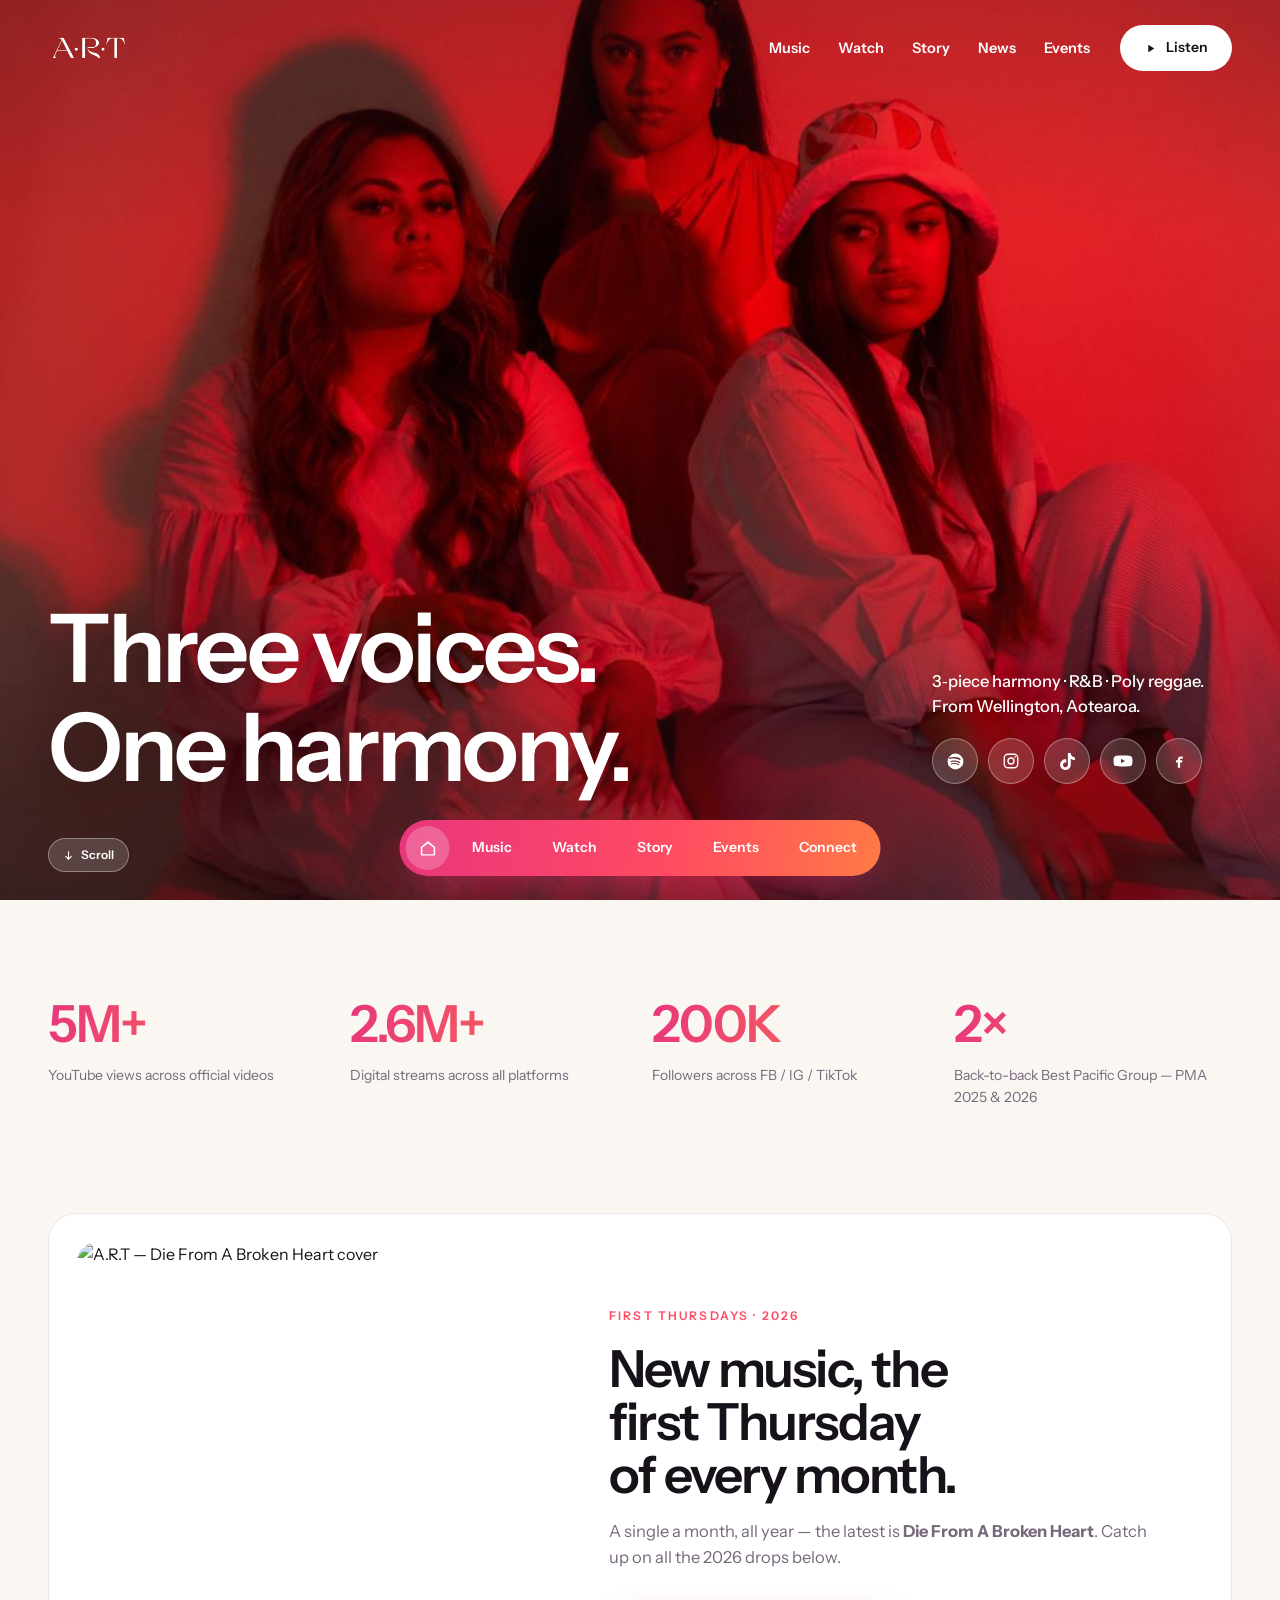
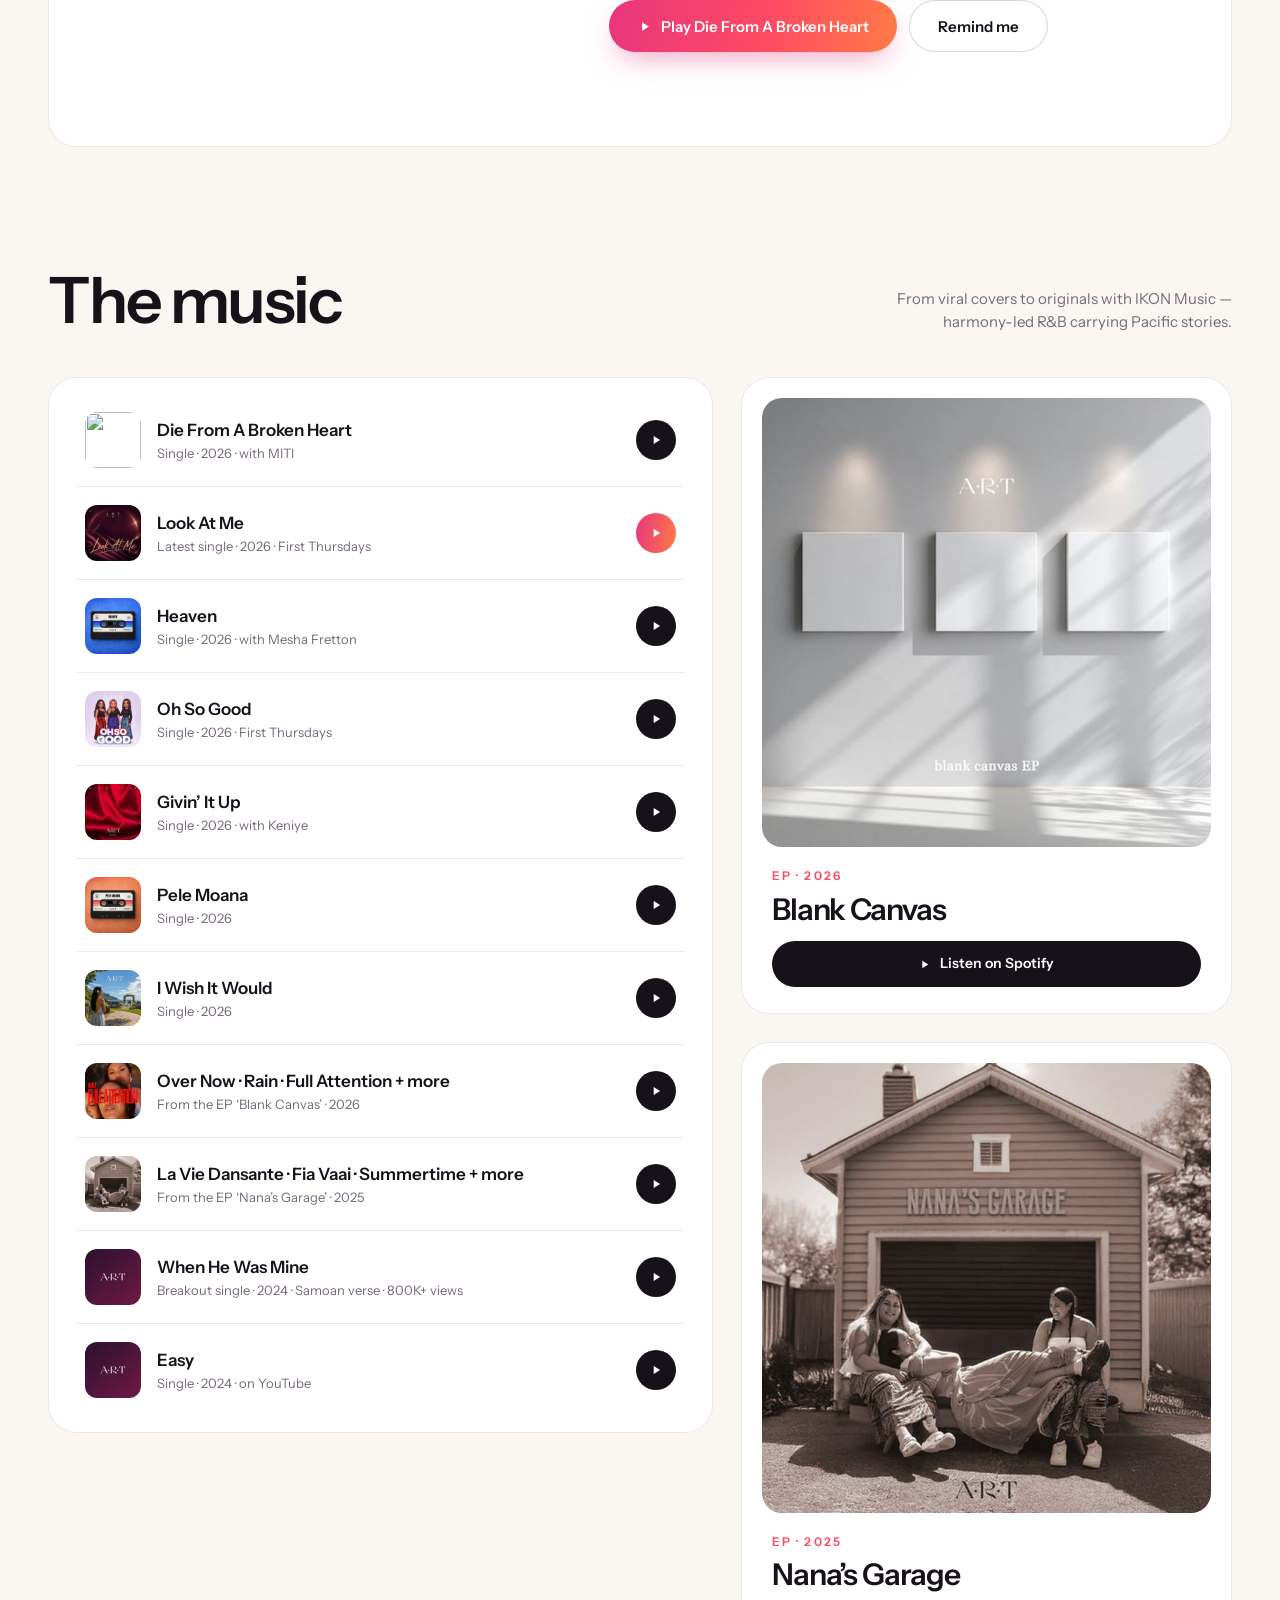
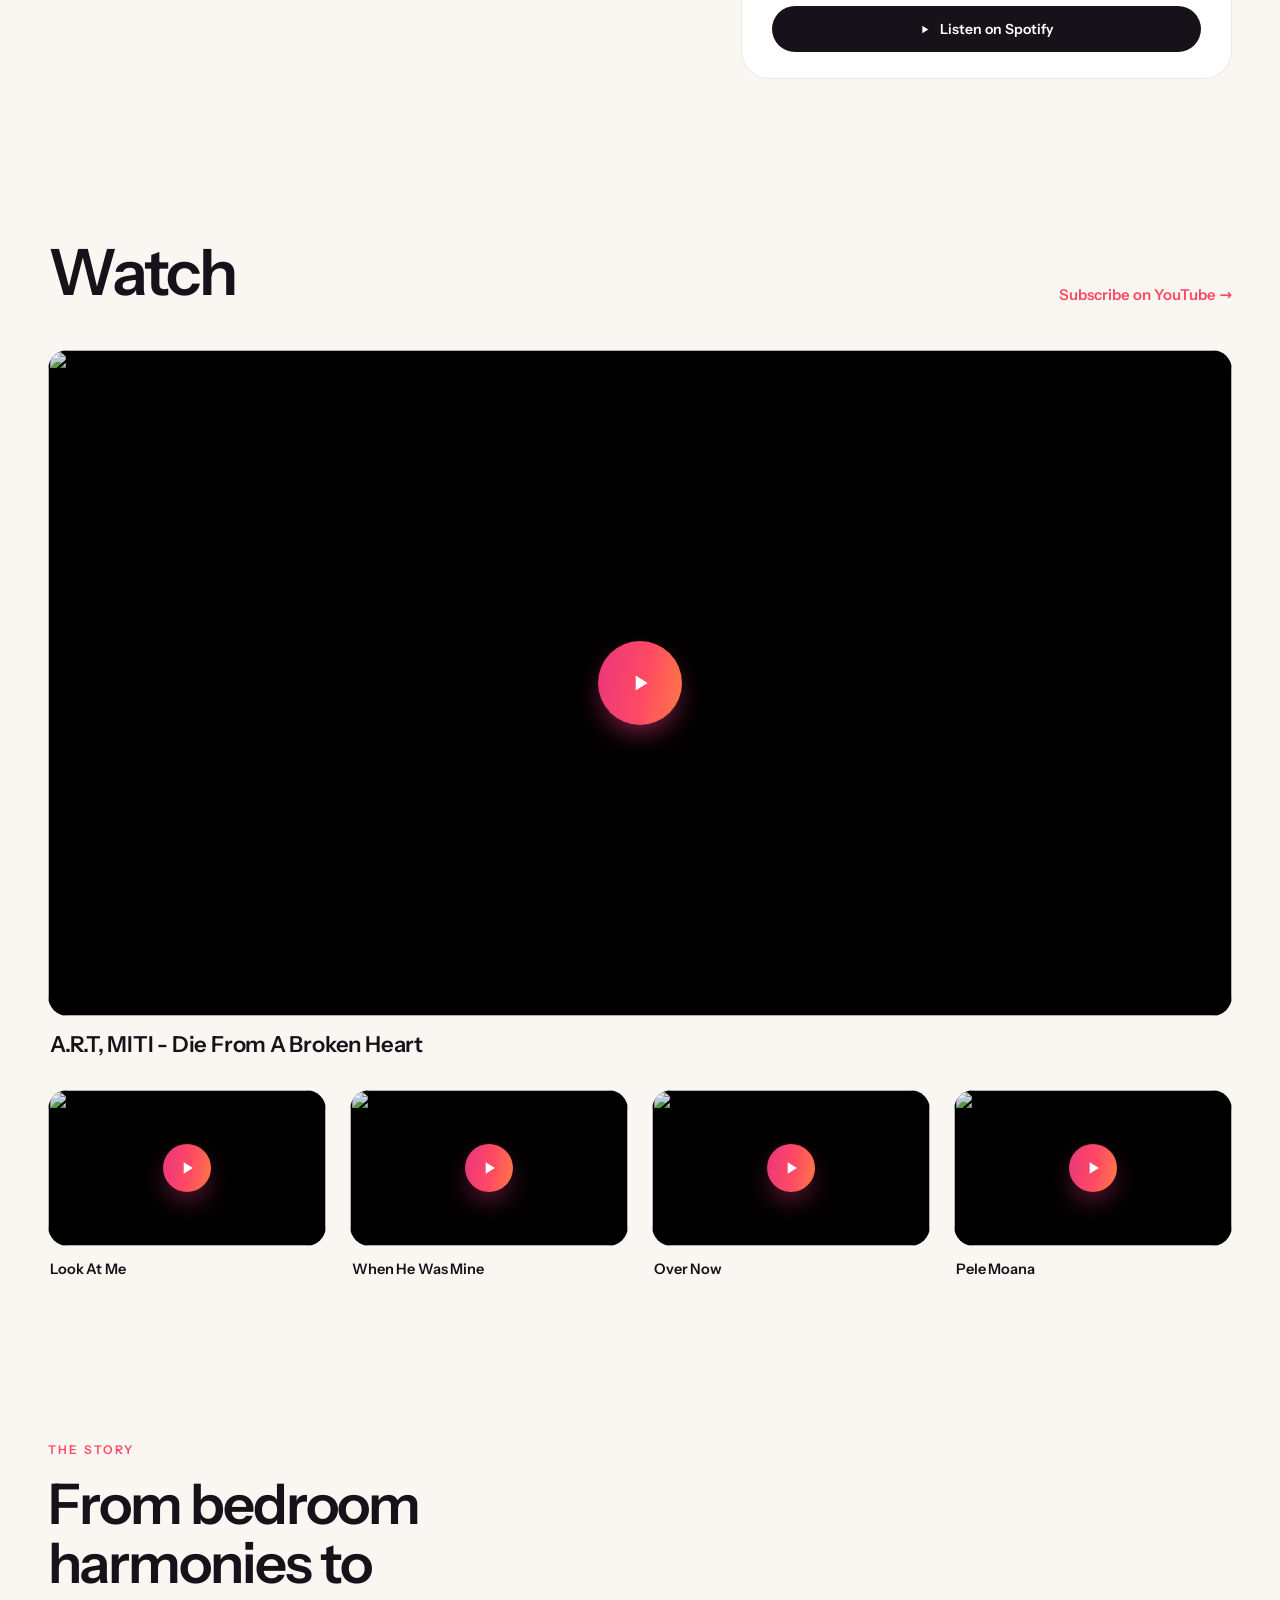
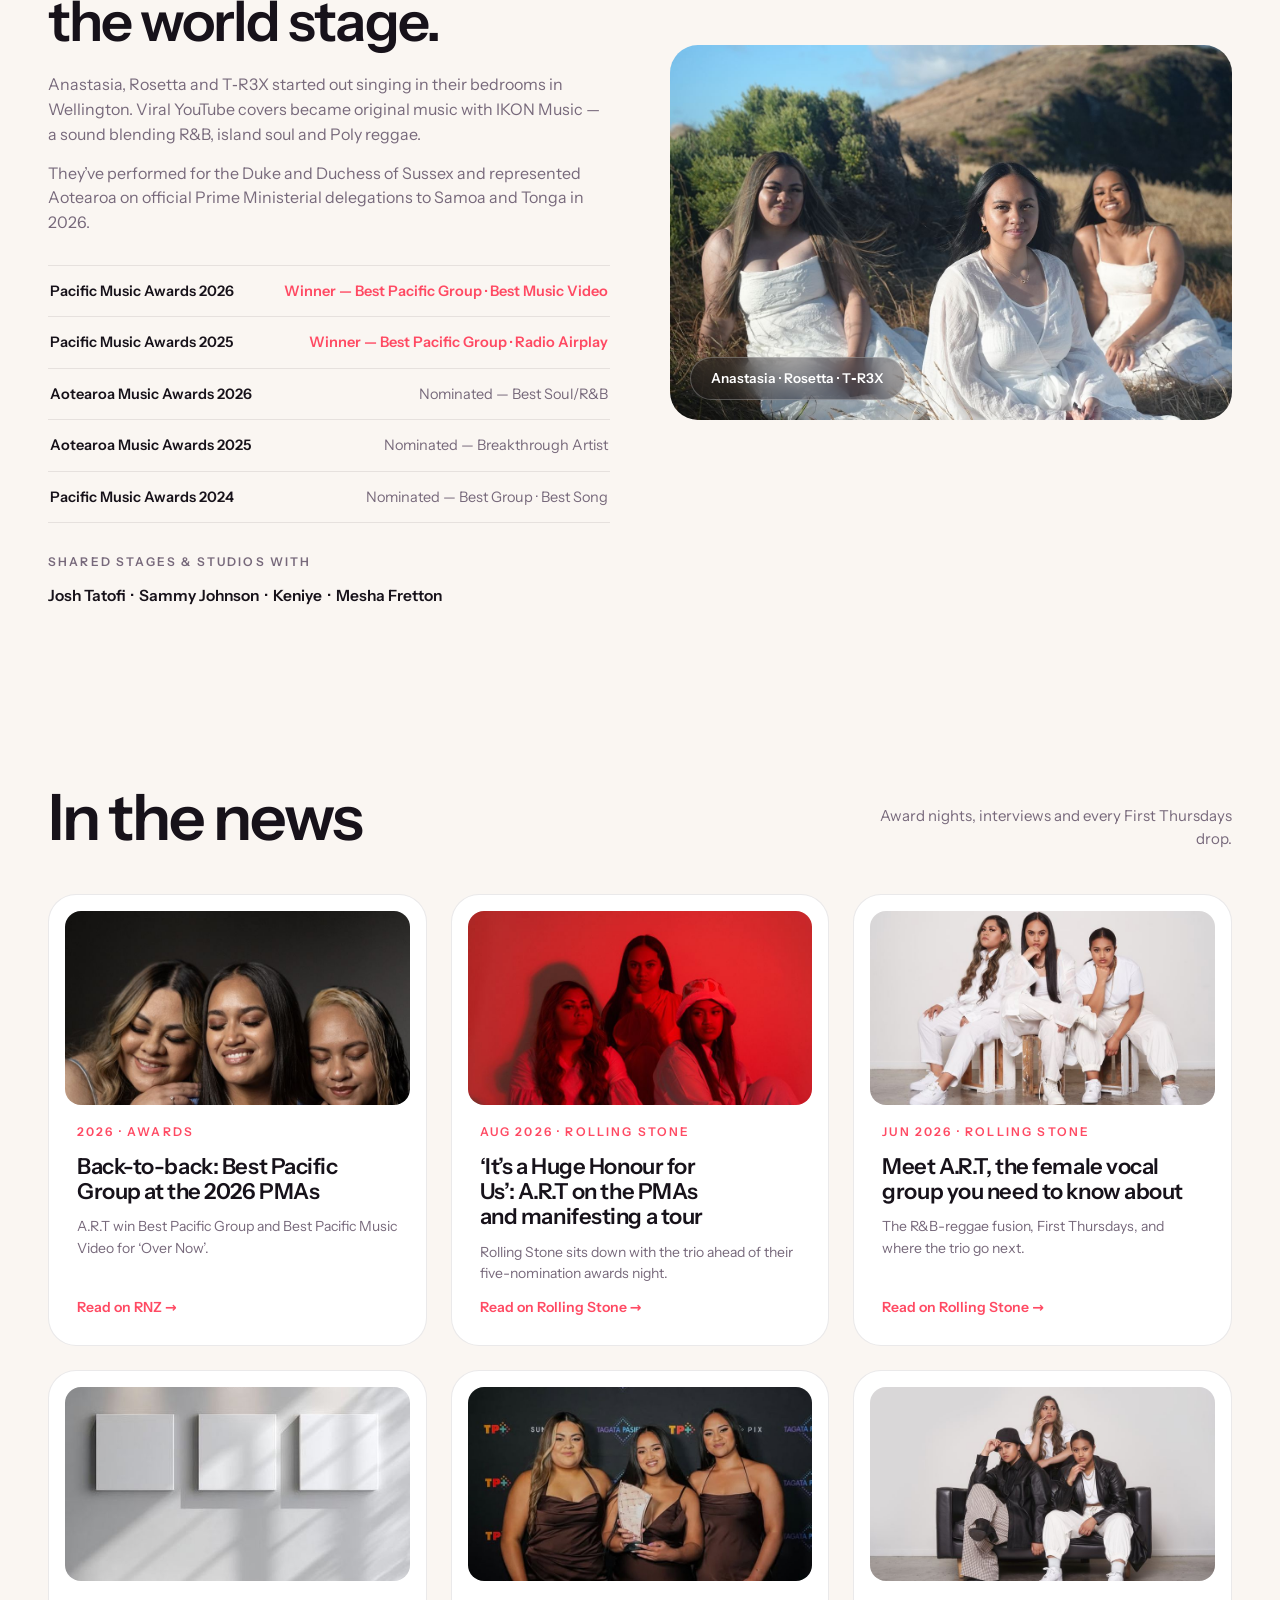
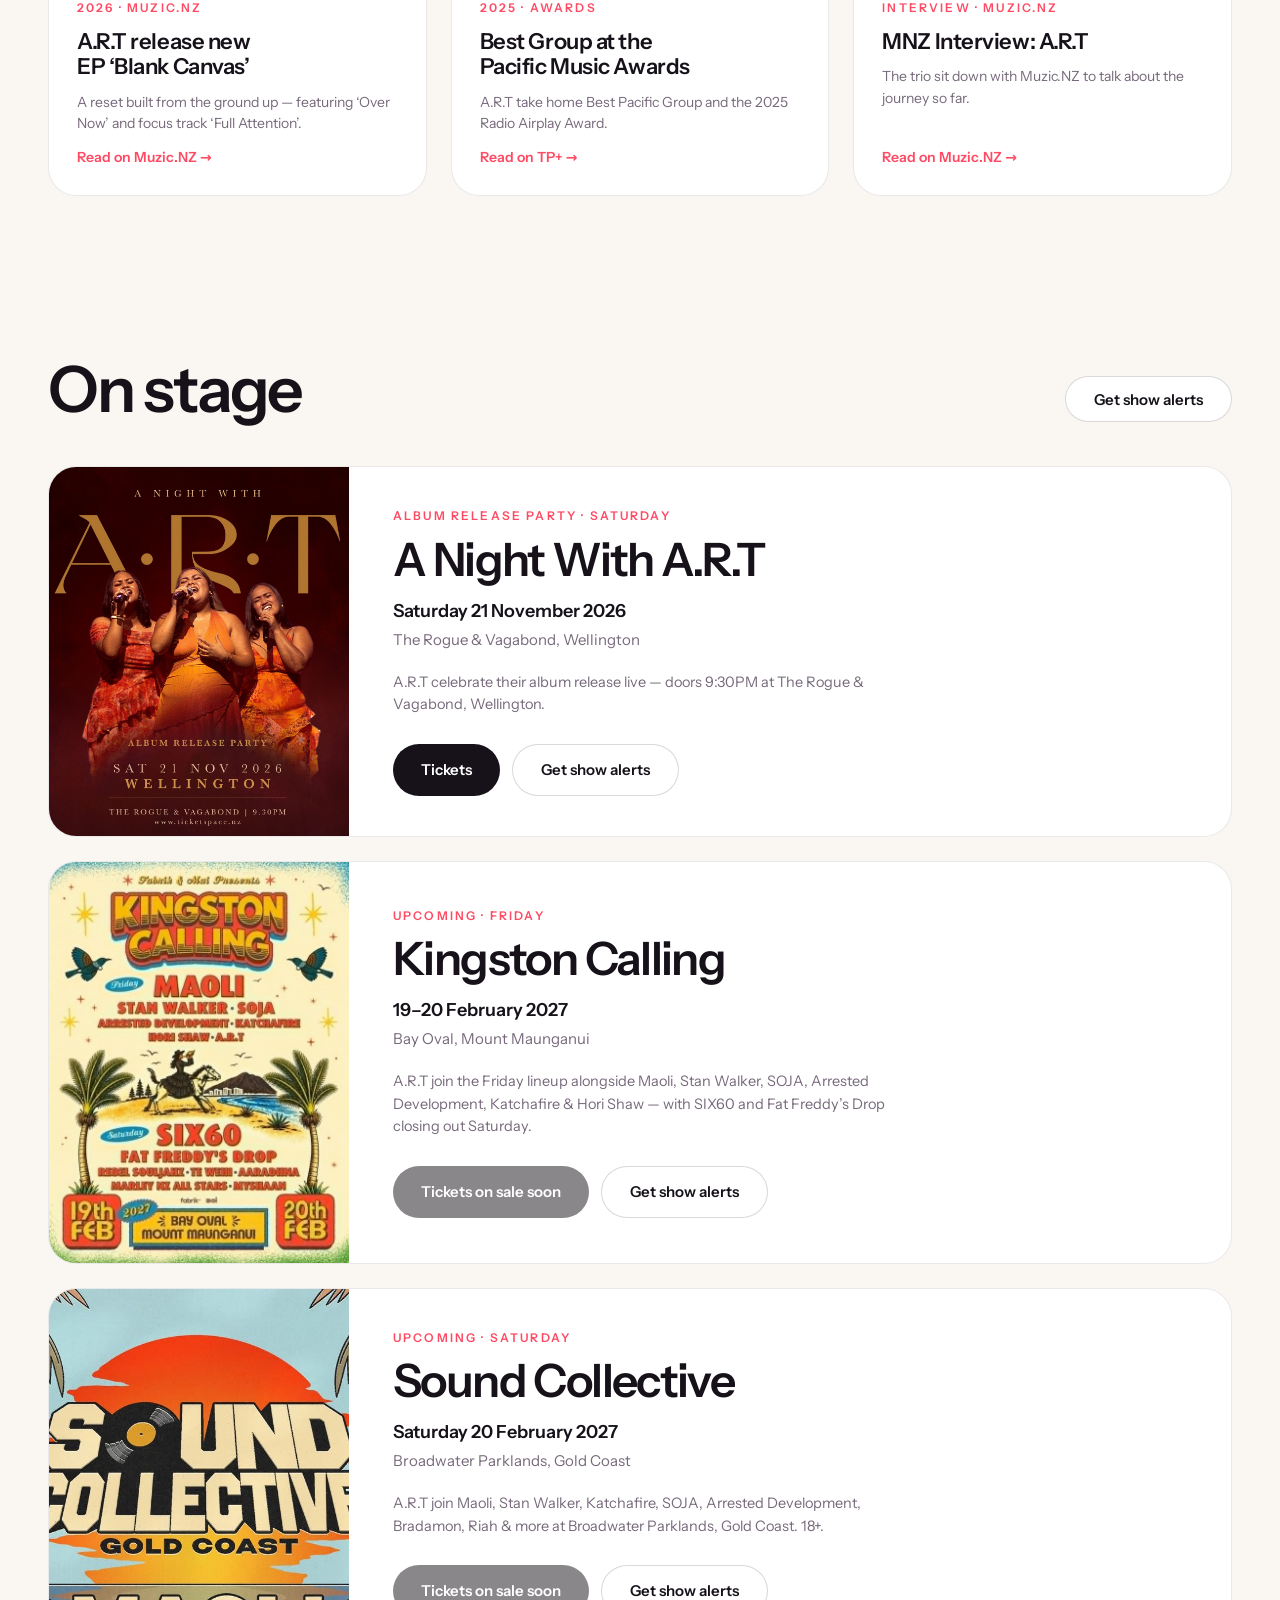
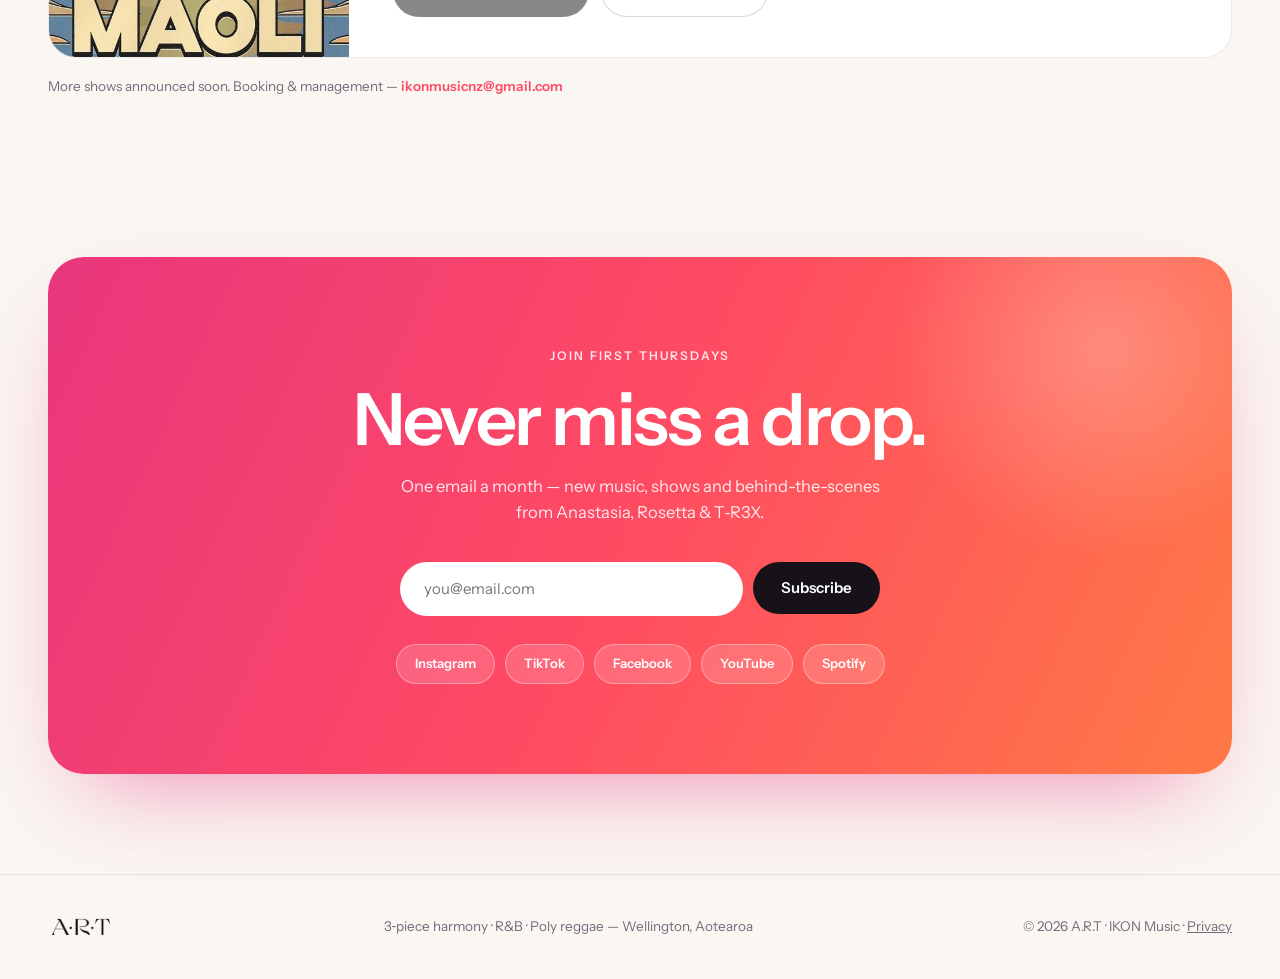
==== index.html @ 93f0f588 "Add 2 events (A Night With A.R.T, Sound Collective); rename Live nav to Events - Add "A Night With A" ====
<!doctype html>
<html lang="en-NZ">
<head>
  <meta charset="utf-8">
  <meta name="viewport" content="width=device-width, initial-scale=1">

  <!-- Google tag (gtag.js) — Google Analytics (GA4) -->
  <script async src="https://www.googletagmanager.com/gtag/js?id=G-68S2EBHCCG"></script>
  <script>
    window.dataLayer = window.dataLayer || [];
    function gtag(){dataLayer.push(arguments);}
    gtag('js', new Date());
    gtag('config', 'G-68S2EBHCCG');
  </script>

  <title>A.R.T — Official Site | Wellington R&amp;B &amp; Poly Reggae Trio</title>
  <meta name="description" content="A.R.T — Anastasia, Rosetta & T-R3X. Wellington's back-to-back Pacific Music Award-winning trio: R&B, island soul & Poly reggae. New music every first Thursday.">
  <link rel="canonical" href="https://artmusic.co.nz/">

  <meta property="og:title" content="A.R.T — Three voices. One harmony.">
  <meta property="og:description" content="Wellington's back-to-back Pacific Music Award-winning vocal trio. New music every first Thursday.">
  <meta property="og:type" content="website">
  <meta property="og:url" content="https://artmusic.co.nz/">
  <meta property="og:image" content="https://artmusic.co.nz/assets/img/hero-desktop.jpg">
  <meta property="og:site_name" content="A.R.T">
  <meta property="og:locale" content="en_NZ">

  <meta name="twitter:card" content="summary_large_image">
  <meta name="twitter:title" content="A.R.T — Three voices. One harmony.">
  <meta name="twitter:description" content="Wellington's back-to-back Pacific Music Award-winning vocal trio. New music every first Thursday.">
  <meta name="twitter:image" content="https://artmusic.co.nz/assets/img/hero-desktop.jpg">

  <link rel="icon" href="favicon.ico" sizes="any">
  <link rel="icon" type="image/png" sizes="32x32" href="favicon-32.png">
  <link rel="icon" type="image/png" sizes="64x64" href="favicon-64.png">
  <link rel="apple-touch-icon" href="apple-touch-icon.png">

  <link rel="preload" href="assets/fonts/instrument-sans-latin.woff2" as="font" type="font/woff2" crossorigin>
  <style>
    /* Self-hosted Instrument Sans (variable) — removes the render-blocking Google Fonts request that was the main mobile-LCP bottleneck */
    @font-face{font-family:'Instrument Sans';font-style:normal;font-weight:400 700;font-display:swap;src:url('assets/fonts/instrument-sans-latin.woff2') format('woff2');unicode-range:U+0000-00FF,U+0131,U+0152-0153,U+02BB-02BC,U+02C6,U+02DA,U+02DC,U+0304,U+0308,U+0329,U+2000-206F,U+20AC,U+2122,U+2191,U+2193,U+2212,U+2215,U+FEFF,U+FFFD}
    @font-face{font-family:'Instrument Sans';font-style:normal;font-weight:400 700;font-display:swap;src:url('assets/fonts/instrument-sans-latin-ext.woff2') format('woff2');unicode-range:U+0100-02BA,U+02BD-02C5,U+02C7-02CC,U+02CE-02D7,U+02DD-02FF,U+0304,U+0308,U+0329,U+1D00-1DBF,U+1E00-1E9F,U+1EF2-1EFF,U+2020,U+20A0-20AB,U+20AD-20C0,U+2113,U+2C60-2C7F,U+A720-A7FF}
    @font-face{font-family:'Instrument Sans';font-style:italic;font-weight:400 700;font-display:swap;src:url('assets/fonts/instrument-sans-italic-latin.woff2') format('woff2');unicode-range:U+0000-00FF,U+0131,U+0152-0153,U+02BB-02BC,U+02C6,U+02DA,U+02DC,U+0304,U+0308,U+0329,U+2000-206F,U+20AC,U+2122,U+2191,U+2193,U+2212,U+2215,U+FEFF,U+FFFD}
    @font-face{font-family:'Instrument Sans';font-style:italic;font-weight:400 700;font-display:swap;src:url('assets/fonts/instrument-sans-italic-latin-ext.woff2') format('woff2');unicode-range:U+0100-02BA,U+02BD-02C5,U+02C7-02CC,U+02CE-02D7,U+02DD-02FF,U+0304,U+0308,U+0329,U+1D00-1DBF,U+1E00-1E9F,U+1EF2-1EFF,U+2020,U+20A0-20AB,U+20AD-20C0,U+2113,U+2C60-2C7F,U+A720-A7FF}
  </style>
  <link rel="stylesheet" href="css/styles.css">
  <script src="js/content.js" defer></script>

  <script type="application/ld+json">
  {
    "@context": "https://schema.org",
    "@type": "MusicGroup",
    "@id": "https://artmusic.co.nz/#art",
    "name": "A.R.T",
    "url": "https://artmusic.co.nz",
    "logo": "https://artmusic.co.nz/assets/img/logo-dark.png",
    "image": "https://artmusic.co.nz/assets/img/hero-desktop.jpg",
    "genre": ["R&B", "Island Soul", "Poly Reggae"],
    "foundingLocation": { "@type": "Place", "name": "Wellington, New Zealand" },
    "member": [
      { "@type": "Person", "name": "Anastasia" },
      { "@type": "Person", "name": "Rosetta" },
      { "@type": "Person", "name": "T-R3X" }
    ],
    "award": [
      "Best Pacific Group — Pacific Music Awards 2026",
      "Best Pacific Music Video — Pacific Music Awards 2026",
      "Best Pacific Group — Pacific Music Awards 2025",
      "Radio Airplay Award — Pacific Music Awards 2025"
    ],
    "sameAs": [
      "https://open.spotify.com/artist/6cJ05UAQ2Yab1UBcf5CrBU",
      "https://www.instagram.com/a.r.tmusic",
      "https://www.tiktok.com/@a.r.t_musicnz",
      "https://www.facebook.com/A.R.TMUSICNZ/",
      "https://www.youtube.com/channel/UCDyeo3YJV4FashJvxd60JGQ",
      "https://www.muzic.nz/artists/a-r-t/"
    ],
    "email": "ikonmusicnz@gmail.com"
  }
  </script>

  <script type="application/ld+json">
  {
    "@context": "https://schema.org",
    "@type": "MusicEvent",
    "name": "A Night With A.R.T",
    "startDate": "2026-11-21T21:30",
    "eventStatus": "https://schema.org/EventScheduled",
    "eventAttendanceMode": "https://schema.org/OfflineEventAttendanceMode",
    "location": {
      "@type": "Place",
      "name": "The Rogue & Vagabond",
      "address": {
        "@type": "PostalAddress",
        "addressLocality": "Wellington",
        "addressRegion": "Wellington",
        "addressCountry": "NZ"
      }
    },
    "image": "https://artmusic.co.nz/assets/img/event-night-with-art.jpg",
    "url": "https://artmusic.co.nz/#live",
    "performer": { "@id": "https://artmusic.co.nz/#art" },
    "description": "A.R.T celebrate their album release live at The Rogue & Vagabond, Wellington — doors 9:30PM, Saturday 21 November 2026."
  }
  </script>

  <script type="application/ld+json">
  {
    "@context": "https://schema.org",
    "@type": "MusicEvent",
    "name": "Kingston Calling",
    "startDate": "2027-02-19",
    "endDate": "2027-02-20",
    "eventStatus": "https://schema.org/EventScheduled",
    "eventAttendanceMode": "https://schema.org/OfflineEventAttendanceMode",
    "location": {
      "@type": "Place",
      "name": "Bay Oval",
      "address": {
        "@type": "PostalAddress",
        "addressLocality": "Mount Maunganui",
        "addressRegion": "Bay of Plenty",
        "addressCountry": "NZ"
      }
    },
    "image": "https://artmusic.co.nz/assets/img/event-kingston-calling.jpg",
    "url": "https://artmusic.co.nz/#live",
    "performer": { "@id": "https://artmusic.co.nz/#art" },
    "description": "A.R.T join the Friday lineup at Kingston Calling 2027 at Bay Oval, Mount Maunganui, alongside Maoli, Stan Walker, SOJA, Arrested Development, Katchafire and Hori Shaw, with SIX60 and Fat Freddy's Drop closing out Saturday."
  }
  </script>

  <script type="application/ld+json">
  {
    "@context": "https://schema.org",
    "@type": "MusicEvent",
    "name": "Sound Collective",
    "startDate": "2027-02-20",
    "eventStatus": "https://schema.org/EventScheduled",
    "eventAttendanceMode": "https://schema.org/OfflineEventAttendanceMode",
    "location": {
      "@type": "Place",
      "name": "Broadwater Parklands",
      "address": {
        "@type": "PostalAddress",
        "addressLocality": "Gold Coast",
        "addressRegion": "Queensland",
        "addressCountry": "AU"
      }
    },
    "image": "https://artmusic.co.nz/assets/img/event-sound-collective.jpg",
    "url": "https://artmusic.co.nz/#live",
    "performer": { "@id": "https://artmusic.co.nz/#art" },
    "description": "A.R.T join Maoli, Stan Walker, Katchafire, SOJA, Arrested Development, Bradamon, Riah and more at Broadwater Parklands, Gold Coast, on Saturday 20 February 2027. 18+."
  }
  </script>
</head>
<body>

  <!-- ================= HERO ================= -->
  <header class="hero" id="top">
    <picture class="hero__img">
      <source media="(max-width: 960px)" srcset="assets/img/hero-mobile.jpg">
      <img src="assets/img/hero-desktop.jpg" alt="Anastasia, Rosetta and T-R3X of A.R.T in pink studio light" fetchpriority="high">
    </picture>
    <div class="hero__wash"></div>

    <div class="hero__top">
      <div class="wrap hero__topbar">
        <a href="#top"><img class="hero__logo" src="assets/img/logo-white.png" alt="A.R.T"></a>
        <div class="hero__nav">
          <nav>
            <a href="#music">Music</a>
            <a href="#watch">Watch</a>
            <a href="#story">Story</a>
            <a href="#news">News</a>
            <a href="#live">Events</a>
          </nav>
          <a class="btn btn--white" href="https://open.spotify.com/artist/6cJ05UAQ2Yab1UBcf5CrBU">
            <svg width="13" height="13" viewBox="0 0 24 24" fill="currentColor" aria-hidden="true"><path d="M8 5v14l11-7z"/></svg>Listen
          </a>
        </div>
      </div>
    </div>

    <div class="hero__bottom">
      <div class="wrap hero__content">
        <h1 class="hero__title">Three voices. One&nbsp;harmony.</h1>
        <div class="hero__aside">
          <p class="hero__tag">3&#8209;piece harmony · R&amp;B · Poly reggae. From Wellington, Aotearoa.</p>
          <div class="hero__socials">
            <a href="https://open.spotify.com/artist/6cJ05UAQ2Yab1UBcf5CrBU" class="glass social-icon" aria-label="A.R.T on Spotify">
              <svg width="19" height="19" viewBox="0 0 24 24" fill="currentColor" aria-hidden="true"><path d="M12 2a10 10 0 100 20 10 10 0 000-20zm4.6 14.4a.62.62 0 01-.86.21c-2.35-1.44-5.3-1.76-8.79-.96a.62.62 0 11-.28-1.21c3.8-.87 7.08-.5 9.72 1.11.29.18.38.56.21.85zm1.23-2.74a.78.78 0 01-1.07.26c-2.69-1.65-6.79-2.13-9.97-1.17a.78.78 0 11-.45-1.49c3.63-1.1 8.15-.56 11.24 1.33.36.22.48.7.25 1.07zm.11-2.85C14.03 8.05 8.2 7.88 5.14 8.81a.94.94 0 11-.54-1.8c3.52-1.06 9.96-.86 13.4 1.18a.94.94 0 11-.96 1.62z"/></svg>
            </a>
            <a href="https://www.instagram.com/a.r.tmusic" class="glass social-icon" aria-label="A.R.T on Instagram">
              <svg width="18" height="18" viewBox="0 0 24 24" fill="none" stroke="currentColor" stroke-width="1.8" aria-hidden="true"><rect x="3" y="3" width="18" height="18" rx="5"/><circle cx="12" cy="12" r="4"/><circle cx="17.5" cy="6.5" r="1.1" fill="currentColor" stroke="none"/></svg>
            </a>
            <a href="https://www.tiktok.com/@a.r.t_musicnz" class="glass social-icon" aria-label="A.R.T on TikTok">
              <svg width="17" height="17" viewBox="0 0 24 24" fill="currentColor" aria-hidden="true"><path d="M16.44 0c.08 1.53.63 3.09 1.75 4.17 1.12 1.11 2.7 1.62 4.24 1.79v4.03c-1.44-.05-2.89-.35-4.2-.97-.57-.26-1.1-.59-1.62-.93-.01 2.92.01 5.84-.02 8.75-.08 1.4-.54 2.79-1.35 3.94-1.31 1.92-3.58 3.17-5.91 3.21-1.43.08-2.86-.31-4.08-1.03-2.02-1.19-3.44-3.37-3.65-5.71-.02-.5-.03-1-.01-1.49.18-1.9 1.12-3.72 2.58-4.96 1.66-1.44 3.98-2.13 6.15-1.72.02 1.48-.04 2.96-.04 4.44-.99-.32-2.15-.23-3.02.37-.63.41-1.11 1.04-1.36 1.75-.21.51-.15 1.08-.14 1.62.24 1.64 1.82 3.02 3.5 2.87 1.12-.01 2.19-.66 2.77-1.61.19-.33.4-.67.41-1.06.1-1.79.06-3.57.07-5.36.01-4.03-.01-8.05.02-12.07z"/></svg>
            </a>
            <a href="https://www.youtube.com/channel/UCDyeo3YJV4FashJvxd60JGQ" class="glass social-icon" aria-label="A.R.T on YouTube">
              <svg width="20" height="20" viewBox="0 0 24 24" fill="currentColor" aria-hidden="true"><path d="M23 8.2a3 3 0 00-2.1-2.12C19 5.5 12 5.5 12 5.5s-7 0-8.9.58A3 3 0 001 8.2 31 31 0 00.6 12 31 31 0 001 15.8a3 3 0 002.1 2.12C5 18.5 12 18.5 12 18.5s7 0 8.9-.58A3 3 0 0023 15.8 31 31 0 0023.4 12 31 31 0 0023 8.2zM9.75 14.6V9.4l4.5 2.6z"/></svg>
            </a>
            <a href="https://www.facebook.com/A.R.TMUSICNZ/" class="glass social-icon" aria-label="A.R.T on Facebook">
              <svg width="18" height="18" viewBox="0 0 24 24" fill="currentColor" aria-hidden="true"><path d="M14 9h3V6h-3c-2 0-3.5 1.6-3.5 3.6V11H8v3h2.5v7h3v-7H16l.5-3h-3V9.6c0-.4.2-.6.6-.6z"/></svg>
            </a>
          </div>
        </div>
      </div>
    </div>

    <div class="glass hero__scroll" aria-hidden="true">
      <svg width="11" height="11" viewBox="0 0 24 24" fill="none" stroke="currentColor" stroke-width="2.4" stroke-linecap="round"><path d="M12 4v16M6 14l6 6 6-6"/></svg>Scroll
    </div>

    <nav class="pillnav" aria-label="Section navigation">
      <a href="#top" class="pillnav__home" aria-label="Top of page">
        <svg width="17" height="17" viewBox="0 0 24 24" fill="none" stroke="#fff" stroke-width="2.1" stroke-linecap="round" stroke-linejoin="round" aria-hidden="true"><path d="M3 10.5L12 3l9 7.5V21H3z"/></svg>
      </a>
      <a href="#music" class="pillnav__link">Music</a>
      <a href="#watch" class="pillnav__link">Watch</a>
      <a href="#story" class="pillnav__link">Story</a>
      <a href="#live" class="pillnav__link">Events</a>
      <a href="#connect" class="pillnav__link">Connect</a>
    </nav>
  </header>

  <main>

    <!-- ================= STATS ================= -->
    <section class="stats" aria-label="Highlights">
      <div class="wrap stats__grid">
        <div><div class="stat__num">5M+</div><div class="stat__cap">YouTube views across official videos</div></div>
        <div><div class="stat__num">2.6M+</div><div class="stat__cap">Digital streams across all platforms</div></div>
        <div><div class="stat__num">200K</div><div class="stat__cap">Followers across FB / IG / TikTok</div></div>
        <div><div class="stat__num">2&times;</div><div class="stat__cap">Back-to-back Best Pacific Group — PMA 2025 &amp; 2026</div></div>
      </div>
    </section>

    <!-- ================= LATEST ================= -->
    <section class="latest" id="latest">
      <div class="wrap">
        <div class="card latest__card">
          <div class="latest__cover">
            <!-- AUTO:LATEST-COVER --><img src="https://i.scdn.co/image/ab67616d0000b273beb8890ec10882c692a01929" alt="A.R.T — Die From A Broken Heart cover" width="640" height="640"><!-- /AUTO:LATEST-COVER -->
          </div>
          <div class="latest__body">
            <div class="label label--coral">First Thursdays · 2026</div>
            <h2>New music, the first Thursday of every month.</h2>
            <p>A single a month, all year — the latest is <strong><!-- AUTO:LATEST-NAME -->Die From A Broken Heart<!-- /AUTO:LATEST-NAME --></strong>. Catch up on all the 2026 drops below.</p>
            <div class="latest__actions">
              <!-- AUTO:LATEST-LINK --><a class="btn btn--grad" href="https://open.spotify.com/track/4ApY4altE9Qc7KZpJa9iny">
                <svg width="15" height="15" viewBox="0 0 24 24" fill="#fff" aria-hidden="true"><path d="M8 5v14l11-7z"/></svg>Play Die From A Broken Heart
              </a><!-- /AUTO:LATEST-LINK -->
              <a class="btn btn--soft" href="#connect">Remind me</a>
            </div>
          </div>
        </div>
      </div>
    </section>

    <!-- ================= MUSIC ================= -->
    <section class="music" id="music">
      <div class="wrap">
        <div class="section-head">
          <h2>The music</h2>
          <p>From viral covers to originals with IKON Music — harmony-led R&amp;B carrying Pacific stories.</p>
        </div>

        <div class="music__grid">
          <div class="card tracklist">
            <!-- AUTO:NEW-RELEASES -->
            <div class="track">
              <div class="track__meta">
                <img class="track__art" src="https://i.scdn.co/image/ab67616d00001e02beb8890ec10882c692a01929" alt="">
                <div>
                  <div class="track__title">Die From A Broken Heart</div>
                  <div class="track__sub">Single · 2026 · with MITI</div>
                </div>
              </div>
              <a class="play" href="https://open.spotify.com/track/4ApY4altE9Qc7KZpJa9iny" aria-label="Play Die From A Broken Heart on Spotify"><svg width="14" height="14" viewBox="0 0 24 24" fill="#fff" aria-hidden="true"><path d="M8 5v14l11-7z"/></svg></a>
            </div>
            <div class="track">
              <div class="track__meta">
                <img class="track__art" src="assets/img/cover-lookatme.jpg" alt="">
                <div>
                  <div class="track__title">Look At Me</div>
                  <div class="track__sub">Latest single · 2026 · First Thursdays</div>
                </div>
              </div>
              <a class="play play--grad" href="https://open.spotify.com/track/38aiEXAczaCvUqGKsfANxE" aria-label="Play Look At Me on Spotify"><svg width="14" height="14" viewBox="0 0 24 24" fill="#fff" aria-hidden="true"><path d="M8 5v14l11-7z"/></svg></a>
            </div>
            <div class="track">
              <div class="track__meta">
                <img class="track__art" src="assets/img/cover-heaven.jpg" alt="">
                <div>
                  <div class="track__title">Heaven</div>
                  <div class="track__sub">Single · 2026 · with Mesha Fretton</div>
                </div>
              </div>
              <a class="play" href="https://open.spotify.com/track/7C0BvP7xHgZ0fFew9NeLII" aria-label="Play Heaven on Spotify"><svg width="14" height="14" viewBox="0 0 24 24" fill="#fff" aria-hidden="true"><path d="M8 5v14l11-7z"/></svg></a>
            </div>
            <div class="track">
              <div class="track__meta">
                <img class="track__art" src="assets/img/cover-ohsogood.jpg" alt="">
                <div>
                  <div class="track__title">Oh So Good</div>
                  <div class="track__sub">Single · 2026 · First Thursdays</div>
                </div>
              </div>
              <a class="play" href="https://open.spotify.com/track/3JrukGLSP1Hl4dRcpBlqh2" aria-label="Play Oh So Good on Spotify"><svg width="14" height="14" viewBox="0 0 24 24" fill="#fff" aria-hidden="true"><path d="M8 5v14l11-7z"/></svg></a>
            </div>
            <div class="track">
              <div class="track__meta">
                <img class="track__art" src="assets/img/cover-givinitup.jpg" alt="">
                <div>
                  <div class="track__title">Givin&rsquo; It Up</div>
                  <div class="track__sub">Single · 2026 · with Keniye</div>
                </div>
              </div>
              <a class="play" href="https://open.spotify.com/track/6cYUDBw0eNL8rpwT22mMC0" aria-label="Play Givin' It Up on Spotify"><svg width="14" height="14" viewBox="0 0 24 24" fill="#fff" aria-hidden="true"><path d="M8 5v14l11-7z"/></svg></a>
            </div>
            <div class="track">
              <div class="track__meta">
                <img class="track__art" src="assets/img/cover-pelemoana.jpg" alt="">
                <div>
                  <div class="track__title">Pele Moana</div>
                  <div class="track__sub">Single · 2026</div>
                </div>
              </div>
              <a class="play" href="https://open.spotify.com/track/56gXQP31h994nN19IQngjb" aria-label="Play Pele Moana on Spotify"><svg width="14" height="14" viewBox="0 0 24 24" fill="#fff" aria-hidden="true"><path d="M8 5v14l11-7z"/></svg></a>
            </div>
            <div class="track">
              <div class="track__meta">
                <img class="track__art" src="assets/img/cover-iwishitwould.jpg" alt="">
                <div>
                  <div class="track__title">I Wish It Would</div>
                  <div class="track__sub">Single · 2026</div>
                </div>
              </div>
              <a class="play" href="https://open.spotify.com/track/2ZSsyISuLWthKUXOPWzSxC" aria-label="Play I Wish It Would on Spotify"><svg width="14" height="14" viewBox="0 0 24 24" fill="#fff" aria-hidden="true"><path d="M8 5v14l11-7z"/></svg></a>
            </div>
            <div class="track">
              <div class="track__meta">
                <img class="track__art" src="assets/img/cover-fullattention.jpg" alt="">
                <div>
                  <div class="track__title">Over Now · Rain · Full Attention + more</div>
                  <div class="track__sub">From the EP &lsquo;Blank Canvas&rsquo; · 2026</div>
                </div>
              </div>
              <a class="play" href="https://open.spotify.com/album/2TPhTV5Oh2uE0g4RMqcDYm" aria-label="Open the Blank Canvas EP on Spotify"><svg width="14" height="14" viewBox="0 0 24 24" fill="#fff" aria-hidden="true"><path d="M8 5v14l11-7z"/></svg></a>
            </div>
            <div class="track">
              <div class="track__meta">
                <img class="track__art" src="assets/img/ep-nanasgarage.jpg" alt="">
                <div>
                  <div class="track__title">La Vie Dansante · Fia Vaai · Summertime + more</div>
                  <div class="track__sub">From the EP &lsquo;Nana&rsquo;s Garage&rsquo; · 2025</div>
                </div>
              </div>
              <a class="play" href="https://open.spotify.com/album/5t0cViwasKbh1tHKYBSzXS" aria-label="Open the Nana's Garage EP on Spotify"><svg width="14" height="14" viewBox="0 0 24 24" fill="#fff" aria-hidden="true"><path d="M8 5v14l11-7z"/></svg></a>
            </div>
            <div class="track">
              <div class="track__meta">
                <div class="track__tile"><img src="assets/img/logo-white.png" alt=""></div>
                <div>
                  <div class="track__title">When He Was Mine</div>
                  <div class="track__sub">Breakout single · 2024 · Samoan verse · 800K+ views</div>
                </div>
              </div>
              <a class="play" href="https://www.youtube.com/@ARTMusicNZ" aria-label="Play When He Was Mine on YouTube"><svg width="14" height="14" viewBox="0 0 24 24" fill="#fff" aria-hidden="true"><path d="M8 5v14l11-7z"/></svg></a>
            </div>
            <div class="track">
              <div class="track__meta">
                <div class="track__tile"><img src="assets/img/logo-white.png" alt=""></div>
                <div>
                  <div class="track__title">Easy</div>
                  <div class="track__sub">Single · 2024 · on YouTube</div>
                </div>
              </div>
              <a class="play" href="https://www.youtube.com/@ARTMusicNZ" aria-label="Play Easy on YouTube"><svg width="14" height="14" viewBox="0 0 24 24" fill="#fff" aria-hidden="true"><path d="M8 5v14l11-7z"/></svg></a>
            </div>
          </div>

          <div class="eps">
            <div class="card ep">
              <img src="assets/img/ep-blankcanvas.jpg" alt="Blank Canvas EP cover art" width="640" height="640">
              <div class="ep__body">
                <div class="label label--coral">EP · 2026</div>
                <h3>Blank Canvas</h3>
                <a class="btn btn--ink" href="https://open.spotify.com/album/2TPhTV5Oh2uE0g4RMqcDYm">
                  <svg width="13" height="13" viewBox="0 0 24 24" fill="#fff" aria-hidden="true"><path d="M8 5v14l11-7z"/></svg>Listen on Spotify
                </a>
              </div>
            </div>
            <div class="card ep">
              <img src="assets/img/ep-nanasgarage.jpg" alt="Nana's Garage EP cover art" width="640" height="640">
              <div class="ep__body">
                <div class="label label--coral">EP · 2025</div>
                <h3>Nana&rsquo;s Garage</h3>
                <a class="btn btn--ink" href="https://open.spotify.com/album/5t0cViwasKbh1tHKYBSzXS">
                  <svg width="13" height="13" viewBox="0 0 24 24" fill="#fff" aria-hidden="true"><path d="M8 5v14l11-7z"/></svg>Listen on Spotify
                </a>
              </div>
            </div>
          </div>
        </div>
      </div>
    </section>

    <!-- ================= STORY ================= -->
    <!-- ================= WATCH ================= -->
    <section class="watch" id="watch">
      <div class="wrap">
        <div class="section-head">
          <h2>Watch</h2>
          <p><a href="https://www.youtube.com/@ARTMusicNZ" style="color:var(--coral);font-weight:600">Subscribe on YouTube &rarr;</a></p>
        </div>
        <!-- AUTO:WATCH-FEATURE -->
<figure class="video video--feature">
          <button class="video__btn" data-yt="ylDeVZhm0pU" aria-label="Play video: A.R.T, MITI - Die From A Broken Heart">
            <img class="video__thumb" src="https://i.ytimg.com/vi/ylDeVZhm0pU/maxresdefault.jpg" onerror="this.onerror=null;this.src='https://i.ytimg.com/vi/ylDeVZhm0pU/hqdefault.jpg'" alt="" loading="lazy" width="1280" height="720">
            <span class="video__play"><svg width="26" height="26" viewBox="0 0 24 24" fill="#fff" aria-hidden="true"><path d="M8 5v14l11-7z"/></svg></span>
          </button>
          <figcaption class="video__title">A.R.T, MITI - Die From A Broken Heart</figcaption>
        </figure>
        <!-- /AUTO:WATCH-FEATURE -->
        <div class="video-row">
          <!-- AUTO:WATCH-ROW -->
          <figure class="video">
          <button class="video__btn" data-yt="trg3Pa8sFJA" aria-label="Play video: Look At Me">
            <img class="video__thumb" src="https://i.ytimg.com/vi/trg3Pa8sFJA/maxresdefault.jpg" onerror="this.onerror=null;this.src='https://i.ytimg.com/vi/trg3Pa8sFJA/hqdefault.jpg'" alt="" loading="lazy" width="1280" height="720">
            <span class="video__play"><svg width="20" height="20" viewBox="0 0 24 24" fill="#fff" aria-hidden="true"><path d="M8 5v14l11-7z"/></svg></span>
          </button>
          <figcaption class="video__title">Look At Me</figcaption>
        </figure>
        <figure class="video">
          <button class="video__btn" data-yt="yrYaWdbqR3s" aria-label="Play video: When He Was Mine">
            <img class="video__thumb" src="https://i.ytimg.com/vi/yrYaWdbqR3s/maxresdefault.jpg" onerror="this.onerror=null;this.src='https://i.ytimg.com/vi/yrYaWdbqR3s/hqdefault.jpg'" alt="" loading="lazy" width="1280" height="720">
            <span class="video__play"><svg width="20" height="20" viewBox="0 0 24 24" fill="#fff" aria-hidden="true"><path d="M8 5v14l11-7z"/></svg></span>
          </button>
          <figcaption class="video__title">When He Was Mine</figcaption>
        </figure>
        <figure class="video">
          <button class="video__btn" data-yt="Tt0a9AZKzbQ" aria-label="Play video: Over Now">
            <img class="video__thumb" src="https://i.ytimg.com/vi/Tt0a9AZKzbQ/maxresdefault.jpg" onerror="this.onerror=null;this.src='https://i.ytimg.com/vi/Tt0a9AZKzbQ/hqdefault.jpg'" alt="" loading="lazy" width="1280" height="720">
            <span class="video__play"><svg width="20" height="20" viewBox="0 0 24 24" fill="#fff" aria-hidden="true"><path d="M8 5v14l11-7z"/></svg></span>
          </button>
          <figcaption class="video__title">Over Now</figcaption>
        </figure>
        <figure class="video">
          <button class="video__btn" data-yt="2AcLr3iw5yA" aria-label="Play video: Pele Moana">
            <img class="video__thumb" src="https://i.ytimg.com/vi/2AcLr3iw5yA/maxresdefault.jpg" onerror="this.onerror=null;this.src='https://i.ytimg.com/vi/2AcLr3iw5yA/hqdefault.jpg'" alt="" loading="lazy" width="1280" height="720">
            <span class="video__play"><svg width="20" height="20" viewBox="0 0 24 24" fill="#fff" aria-hidden="true"><path d="M8 5v14l11-7z"/></svg></span>
          </button>
          <figcaption class="video__title">Pele Moana</figcaption>
        </figure>
          <!-- /AUTO:WATCH-ROW -->
        </div>
      </div>
    </section>

    <section class="story" id="story">
      <div class="wrap story__grid">
        <div class="story__text">
          <div class="label label--coral">The story</div>
          <h2>From bedroom harmonies to the world stage.</h2>
          <p>Anastasia, Rosetta and T&#8209;R3X started out singing in their bedrooms in Wellington. Viral YouTube covers became original music with IKON Music — a sound blending R&amp;B, island soul and Poly reggae.</p>
          <p>They&rsquo;ve performed for the Duke and Duchess of Sussex and represented Aotearoa on official Prime Ministerial delegations to Samoa and Tonga in 2026.</p>

          <div class="awards">
            <div class="award">
              <span class="award__name">Pacific Music Awards 2026</span>
              <span class="award__result award__result--win">Winner — Best Pacific Group · Best Music Video</span>
            </div>
            <div class="award">
              <span class="award__name">Pacific Music Awards 2025</span>
              <span class="award__result award__result--win">Winner — Best Pacific Group · Radio Airplay</span>
            </div>
            <div class="award">
              <span class="award__name">Aotearoa Music Awards 2026</span>
              <span class="award__result">Nominated — Best Soul/R&amp;B</span>
            </div>
            <div class="award">
              <span class="award__name">Aotearoa Music Awards 2025</span>
              <span class="award__result">Nominated — Breakthrough Artist</span>
            </div>
            <div class="award">
              <span class="award__name">Pacific Music Awards 2024</span>
              <span class="award__result">Nominated — Best Group · Best Song</span>
            </div>
          </div>

          <div class="collabs">
            <div class="label">Shared stages &amp; studios with</div>
            <p>Josh Tatofi &nbsp;·&nbsp; Sammy Johnson &nbsp;·&nbsp; Keniye &nbsp;·&nbsp; Mesha Fretton</p>
          </div>
        </div>

        <div class="story__photo">
          <img src="assets/img/coast.jpg" alt="Anastasia, Rosetta and T-R3X on the Wellington coast" width="1400" height="935">
          <div class="glass story__names">Anastasia · Rosetta · T&#8209;R3X</div>
        </div>
      </div>
    </section>

    <!-- ================= NEWS ================= -->
    <section class="news" id="news">
      <div class="wrap">
        <div class="section-head">
          <h2>In the news</h2>
          <p>Award nights, interviews and every First Thursdays drop.</p>
        </div>
        <!-- Cards render from data/art-news.json (edited via the admin panel) -->
        <div class="news__grid" id="news-grid"><!-- AUTO:NEWS -->
          <article class="card news-card"><img class="news-card__img" src="assets/img/news-pma26.jpg" alt="A.R.T press portrait"><div class="news-card__body"><div class="label label--coral">2026 · Awards</div><h3>Back-to-back: Best Pacific Group at the 2026 PMAs</h3><p>A.R.T win Best Pacific Group and Best Pacific Music Video for ‘Over Now’.</p><a class="news-card__link" href="https://www.rnz.co.nz/life/music/all-the-winners-at-the-2026-pacific-music-awards" target="_blank" rel="noopener">Read on RNZ &rarr;</a></div></article>
          <article class="card news-card"><img class="news-card__img" src="assets/img/news-rs-tour.jpg" alt="A.R.T in red studio light"><div class="news-card__body"><div class="label label--coral">Aug 2026 · Rolling Stone</div><h3>‘It’s a Huge Honour for Us’: A.R.T on the PMAs and manifesting a tour</h3><p>Rolling Stone sits down with the trio ahead of their five-nomination awards night.</p><a class="news-card__link" href="https://au.rollingstone.com/music/music-features/art-interview-pacific-music-awards-tour-more-99680" target="_blank" rel="noopener">Read on Rolling Stone &rarr;</a></div></article>
          <article class="card news-card"><img class="news-card__img" src="assets/img/news-rs-meet.jpg" alt="A.R.T in white studio outfits"><div class="news-card__body"><div class="label label--coral">Jun 2026 · Rolling Stone</div><h3>Meet A.R.T, the female vocal group you need to know about</h3><p>The R&amp;B-reggae fusion, First Thursdays, and where the trio go next.</p><a class="news-card__link" href="https://au.rollingstone.com/music/music-features/art-interview-up-and-coming-aotearoa-artists-97207" target="_blank" rel="noopener">Read on Rolling Stone &rarr;</a></div></article>
          <article class="card news-card"><img class="news-card__img" src="assets/img/ep-blankcanvas.jpg" alt="Blank Canvas EP cover art"><div class="news-card__body"><div class="label label--coral">2026 · Muzic.NZ</div><h3>A.R.T release new EP ‘Blank Canvas’</h3><p>A reset built from the ground up — featuring ‘Over Now’ and focus track ‘Full Attention’.</p><a class="news-card__link" href="https://www.muzic.nz/news/a-r-t-release-new-ep-blank-canvas/" target="_blank" rel="noopener">Read on Muzic.NZ &rarr;</a></div></article>
          <article class="card news-card"><img class="news-card__img" src="assets/img/news-trophy.jpg" alt="A.R.T holding their award"><div class="news-card__body"><div class="label label--coral">2025 · Awards</div><h3>Best Group at the Pacific Music Awards</h3><p>A.R.T take home Best Pacific Group and the 2025 Radio Airplay Award.</p><a class="news-card__link" href="https://tpplus.co.nz/arts-music/a-r-t-2025-pacific-music-awards/" target="_blank" rel="noopener">Read on TP+ &rarr;</a></div></article>
          <article class="card news-card"><img class="news-card__img" src="assets/img/news-mnz.jpg" alt="A.R.T press photo"><div class="news-card__body"><div class="label label--coral">Interview · Muzic.NZ</div><h3>MNZ Interview: A.R.T</h3><p>The trio sit down with Muzic.NZ to talk about the journey so far.</p><a class="news-card__link" href="https://www.muzic.nz/interviews/mnz-interview-a-r-t" target="_blank" rel="noopener">Read on Muzic.NZ &rarr;</a></div></article>
          <!-- /AUTO:NEWS --></div>
      </div>
    </section>

    <!-- ================= LIVE ================= -->
    <section class="live" id="live">
      <div class="wrap">
        <div class="section-head">
          <h2>On stage</h2>
          <a class="btn btn--soft" href="#connect" style="height:46px">Get show alerts</a>
        </div>
        <!-- Event cards render from data/art-events.json (edited via the admin panel) -->
        <div class="event-list" id="events-list"><!-- AUTO:EVENTS -->
          <div class="card event"><a class="event__poster" href="assets/img/event-night-with-art.jpg" target="_blank" rel="noopener" aria-label="View the A Night With A.R.T poster"><img src="assets/img/event-night-with-art.jpg" alt="A Night With A.R.T album release party poster — Saturday 21 November 2026, The Rogue &amp; Vagabond, Wellington, 9:30PM"></a><div class="event__body"><div class="label label--coral">Album Release Party · Saturday</div><h3 class="event__name">A Night With A.R.T</h3><div class="event__date">Saturday 21 November 2026</div><div class="event__venue">The Rogue &amp; Vagabond, Wellington</div><p class="event__lineup">A.R.T celebrate their album release live — doors 9:30PM at The Rogue &amp; Vagabond, Wellington.</p><div class="event__actions"><a class="btn btn--ink" href="https://www.ticketspace.nz" target="_blank" rel="noopener">Tickets</a><a class="btn btn--soft" href="#connect">Get show alerts</a></div></div></div>
          <div class="card event"><a class="event__poster" href="assets/img/event-kingston-calling.jpg" target="_blank" rel="noopener" aria-label="View the Kingston Calling poster"><img src="assets/img/event-kingston-calling.jpg" alt="Kingston Calling festival poster — 19-20 February 2027, Bay Oval, Mount Maunganui"></a><div class="event__body"><div class="label label--coral">Upcoming · Friday</div><h3 class="event__name">Kingston Calling</h3><div class="event__date">19–20 February 2027</div><div class="event__venue">Bay Oval, Mount Maunganui</div><p class="event__lineup">A.R.T join the Friday lineup alongside Maoli, Stan Walker, SOJA, Arrested Development, Katchafire &amp; Hori Shaw — with SIX60 and Fat Freddy’s Drop closing out Saturday.</p><div class="event__actions"><span class="btn btn--ink event__soon" aria-disabled="true">Tickets on sale soon</span><a class="btn btn--soft" href="#connect">Get show alerts</a></div></div></div>
          <div class="card event"><a class="event__poster" href="assets/img/event-sound-collective.jpg" target="_blank" rel="noopener" aria-label="View the Sound Collective poster"><img src="assets/img/event-sound-collective.jpg" alt="Sound Collective festival poster — Saturday 20 February 2027, Broadwater Parklands, Gold Coast"></a><div class="event__body"><div class="label label--coral">Upcoming · Saturday</div><h3 class="event__name">Sound Collective</h3><div class="event__date">Saturday 20 February 2027</div><div class="event__venue">Broadwater Parklands, Gold Coast</div><p class="event__lineup">A.R.T join Maoli, Stan Walker, Katchafire, SOJA, Arrested Development, Bradamon, Riah &amp; more at Broadwater Parklands, Gold Coast. 18+.</p><div class="event__actions"><span class="btn btn--ink event__soon" aria-disabled="true">Tickets on sale soon</span><a class="btn btn--soft" href="#connect">Get show alerts</a></div></div></div>
          <!-- /AUTO:EVENTS --></div>
        <p class="live__booking">More shows announced soon. Booking &amp; management — <a href="mailto:ikonmusicnz@gmail.com">ikonmusicnz@gmail.com</a></p>
      </div>
    </section>

    <!-- ================= CONNECT ================= -->
    <section class="connect" id="connect">
      <div class="wrap">
        <div class="connect__card">
          <div class="connect__glow" aria-hidden="true"></div>
          <div class="connect__inner">
            <div class="label" style="color:rgba(255,255,255,.85)">Join First Thursdays</div>
            <h2>Never miss a drop.</h2>
            <p>One email a month — new music, shows and behind-the-scenes from Anastasia, Rosetta &amp; T&#8209;R3X.</p>
            <!-- Interim signup: opens an email to management. Swap for Mailchimp/Beehiiv embed when ready. -->
            <form class="connect__form" id="signup">
              <input type="email" name="email" aria-label="Email address" placeholder="you@email.com" required>
              <button class="btn btn--ink" type="submit">Subscribe</button>
            </form>
            <div class="connect__socials">
              <a href="https://www.instagram.com/a.r.tmusic" class="glass social-chip">Instagram</a>
              <a href="https://www.tiktok.com/@a.r.t_musicnz" class="glass social-chip">TikTok</a>
              <a href="https://www.facebook.com/A.R.TMUSICNZ/" class="glass social-chip">Facebook</a>
              <a href="https://www.youtube.com/channel/UCDyeo3YJV4FashJvxd60JGQ" class="glass social-chip">YouTube</a>
              <a href="https://open.spotify.com/artist/6cJ05UAQ2Yab1UBcf5CrBU" class="glass social-chip">Spotify</a>
            </div>
          </div>
        </div>
      </div>
    </section>

  </main>

  <!-- ================= FOOTER ================= -->
  <footer class="footer">
    <div class="wrap footer__row">
      <img class="footer__logo" src="assets/img/logo-dark.png" alt="A.R.T">
      <div>3&#8209;piece harmony · R&amp;B · Poly reggae — Wellington, Aotearoa</div>
      <div>&copy; 2026 A.R.T · IKON Music · <a href="privacy.html" style="color:inherit;text-decoration:underline">Privacy</a></div>
    </div>
  </footer>

  <script>
    // Interim signup: opens the visitor's mail app addressed to management.
    // Replace this (and the form above) with a real newsletter embed when one exists.
    document.getElementById('signup').addEventListener('submit', function (e) {
      e.preventDefault();
      var email = this.email.value.trim();
      if (!email) return;
      location.href = 'mailto:ikonmusicnz@gmail.com'
        + '?subject=' + encodeURIComponent('First Thursdays signup')
        + '&body=' + encodeURIComponent('Please add me to the A.R.T mailing list: ' + email);
    });
  </script>

  <script>
    // Watch section: swap each facade for the real player only on click.
    document.querySelectorAll('.video__btn').forEach(function (btn) {
      btn.addEventListener('click', function () {
        var id = btn.getAttribute('data-yt');
        var f = document.createElement('iframe');
        f.className = 'video__iframe';
        f.src = 'https://www.youtube-nocookie.com/embed/' + id + '?autoplay=1&rel=0';
        f.title = btn.getAttribute('aria-label') || 'A.R.T video';
        f.allow = 'accelerometer; autoplay; clipboard-write; encrypted-media; gyroscope; picture-in-picture';
        f.allowFullscreen = true;
        btn.replaceWith(f);
      });
    });
  </script>
</body>
</html>
---- css/styles.css ----
/* ============================================================
   A.R.T — Official Website
   Spotlight design: immersive photo hero, minimal warm sections
   ============================================================ */

:root {
  --bg: #faf6f2;
  --card: #ffffff;
  --ink: #17121a;
  --ink2: #77697b;
  --coral: #ff4a63;
  --coral2: #ff7a45;
  --magenta: #e8367d;
  --peach: #ffd9c4;
  --line: rgba(23, 18, 26, .09);
  --line2: rgba(23, 18, 26, .16);
  --grad: linear-gradient(100deg, var(--magenta), var(--coral) 55%, var(--coral2));
  --sans: 'Instrument Sans', system-ui, -apple-system, 'Segoe UI', sans-serif;
}

* { box-sizing: border-box; }

html { scroll-behavior: smooth; }

body {
  margin: 0;
  background: var(--bg);
  color: var(--ink);
  font-family: var(--sans);
  -webkit-font-smoothing: antialiased;
  line-height: 1.55;
}

h1, h2, h3 { margin: 0; font-weight: 600; letter-spacing: -.035em; line-height: 1.04; text-wrap: balance; }
p { margin: 0; }
a { color: var(--ink); text-decoration: none; }
img { max-width: 100%; height: auto; }

.wrap { max-width: 1280px; margin: 0 auto; padding: 0 48px; }

.label {
  font-size: 12px; font-weight: 600; letter-spacing: .18em;
  text-transform: uppercase; color: var(--ink2);
}
.label--coral { color: var(--coral); }

/* ---------- Buttons & chips ---------- */

.btn {
  display: inline-flex; align-items: center; justify-content: center; gap: 9px;
  height: 52px; padding: 0 28px; border-radius: 100px;
  font-weight: 600; font-size: 15px; font-family: var(--sans);
  cursor: pointer; border: 0;
  transition: transform .15s ease, box-shadow .2s ease, border-color .15s ease;
}
.btn--ink { background: var(--ink); color: #fff; }
.btn--ink:hover { transform: translateY(-2px); color: #fff; }
.btn--grad { background: var(--grad); color: #fff; box-shadow: 0 12px 30px -10px rgba(232, 54, 125, .55); }
.btn--grad:hover { transform: translateY(-2px); color: #fff; }
.btn--soft { background: #fff; color: var(--ink); border: 1px solid var(--line2); }
.btn--soft:hover { border-color: var(--ink); }
.btn--white { background: #fff; color: var(--ink); height: 46px; padding: 0 24px; font-size: 14px; }

.glass {
  background: rgba(255, 255, 255, .16);
  border: 1px solid rgba(255, 255, 255, .35);
  backdrop-filter: blur(10px);
  -webkit-backdrop-filter: blur(10px);
  color: #fff;
}

.card { background: var(--card); border-radius: 28px; border: 1px solid var(--line); }

/* ---------- Hero ---------- */

.hero { position: relative; height: 100svh; min-height: 640px; max-height: 1000px; overflow: hidden; }

.hero__img { position: absolute; inset: 0; width: 100%; height: 100%; }
.hero__img img { width: 100%; height: 100%; object-fit: cover; display: block; }

.hero__wash {
  position: absolute; inset: 0;
  background: linear-gradient(180deg, rgba(23, 18, 26, .20), transparent 26%, transparent 56%, rgba(23, 18, 26, .38));
}

.hero__top { position: absolute; top: 0; left: 0; right: 0; z-index: 5; }
.hero__topbar { display: flex; align-items: center; justify-content: space-between; height: 96px; }
.hero__logo { height: 30px; display: block; }
.hero__nav { display: flex; align-items: center; gap: 30px; }
.hero__nav nav { display: flex; gap: 28px; font-size: 14.5px; font-weight: 600; }
.hero__nav nav a { color: #fff; }
.hero__nav nav a:hover { color: var(--peach); }

.hero__bottom { position: absolute; left: 0; right: 0; bottom: 0; z-index: 5; }
.hero__content {
  display: flex; align-items: flex-end; justify-content: space-between;
  gap: 60px; padding-bottom: 104px;
}
.hero__title {
  font-size: clamp(48px, 7.4vw, 104px);
  color: #fff; max-width: 9ch;
  text-shadow: 0 2px 30px rgba(23, 18, 26, .25);
}
.hero__aside { flex: none; max-width: 300px; padding-bottom: 12px; }
.hero__tag {
  font-size: 16.5px; font-weight: 500; color: #fff; margin-bottom: 18px;
  text-shadow: 0 1px 16px rgba(23, 18, 26, .3);
}
.hero__stores { display: flex; gap: 10px; flex-wrap: wrap; }
.store-chip {
  display: inline-flex; align-items: center; gap: 8px;
  height: 46px; padding: 0 18px; border-radius: 12px;
  font-size: 13.5px; font-weight: 600; color: #fff;
}
.store-chip:hover { background: rgba(255, 255, 255, .28); color: #fff; }

.hero__scroll {
  position: absolute; left: 48px; bottom: 28px; z-index: 6;
  display: inline-flex; align-items: center; gap: 7px;
  height: 34px; padding: 0 14px; border-radius: 100px;
  font-size: 12px; font-weight: 600;
}

/* floating pill nav */
.pillnav {
  position: absolute; left: 50%; transform: translateX(-50%); bottom: 24px; z-index: 6;
  display: flex; align-items: center; gap: 4px;
  background: var(--grad); border-radius: 100px; padding: 6px;
  box-shadow: 0 18px 44px -14px rgba(232, 54, 125, .65);
  white-space: nowrap;
}
.pillnav__home {
  display: grid; place-items: center; width: 44px; height: 44px;
  border-radius: 100px; background: rgba(255, 255, 255, .22);
}
.pillnav a { color: #fff; }
.pillnav__link {
  font-size: 14px; font-weight: 600; padding: 0 18px; height: 44px;
  display: inline-flex; align-items: center; border-radius: 100px;
}
.pillnav__link:hover { background: rgba(255, 255, 255, .18); }

/* ---------- Stats ---------- */

.stats { padding: 84px 0 20px; }
.stats__grid { display: grid; grid-template-columns: repeat(4, minmax(0, 1fr)); gap: 24px; }
.stat__num {
  font-size: clamp(34px, 4vw, 58px); font-weight: 600; letter-spacing: -.04em;
  background: linear-gradient(100deg, var(--magenta), var(--coral2));
  -webkit-background-clip: text; background-clip: text; color: transparent;
}
.stat__cap { font-size: 14px; color: var(--ink2); margin-top: 2px; }

/* ---------- Latest ---------- */

.latest { padding: 84px 0 40px; }
.latest__card { display: grid; grid-template-columns: .9fr 1.1fr; gap: 0; overflow: hidden; }
.latest__cover { padding: 28px; }
.latest__cover img { width: 100%; display: block; border-radius: 20px; }
.latest__body { padding: 56px 56px 56px 28px; display: flex; flex-direction: column; justify-content: center; }
.latest__body h2 { font-size: clamp(32px, 4vw, 52px); margin: 16px 0 18px; }
.latest__body p { font-size: 16.5px; color: var(--ink2); max-width: 50ch; margin-bottom: 30px; }
.latest__actions { display: flex; gap: 12px; flex-wrap: wrap; }

/* ---------- Music ---------- */

.music { padding: 80px 0; }
.section-head { display: flex; align-items: flex-end; justify-content: space-between; gap: 30px; margin-bottom: 44px; }
.section-head h2 { font-size: clamp(38px, 5vw, 64px); }
.section-head p { max-width: 36ch; font-size: 15px; color: var(--ink2); text-align: right; }

.music__grid { display: grid; grid-template-columns: 1.15fr .85fr; gap: 28px; align-items: start; }

.tracklist { padding: 16px 28px; }
.track {
  display: flex; align-items: center; justify-content: space-between; gap: 24px;
  padding: 18px 8px; border-bottom: 1px solid var(--line);
}
.track:last-child { border-bottom: 0; }
.track__meta { display: flex; align-items: center; gap: 16px; min-width: 0; }
.track__art { width: 56px; height: 56px; border-radius: 12px; object-fit: cover; flex: none; }
.track__tile {
  width: 56px; height: 56px; border-radius: 12px; flex: none;
  display: grid; place-items: center;
  background: linear-gradient(140deg, #2b1030, #701a44);
}
.track__tile img { height: 10px; display: block; }
.track__title { font-weight: 600; font-size: 17px; }
.track__sub { font-size: 13px; color: var(--ink2); }
.play {
  width: 40px; height: 40px; border-radius: 50%; background: var(--ink);
  display: grid; place-items: center; flex: none; transition: transform .15s ease;
}
.play:hover { transform: scale(1.1); }
.play--grad { background: linear-gradient(100deg, var(--magenta), var(--coral2)); }

.eps { display: flex; flex-direction: column; gap: 28px; }
.ep { padding: 20px; }
.ep img { width: 100%; border-radius: 20px; display: block; }
.ep__body { padding: 20px 10px 6px; }
.ep__body h3 { font-size: 30px; margin: 8px 0 16px; }
.ep__body .btn { width: 100%; height: 46px; font-size: 14px; }

/* ---------- Story ---------- */

.story { padding: 80px 0; }
.story__grid { display: grid; grid-template-columns: 1fr 1fr; gap: 60px; align-items: center; }
.story h2 { font-size: clamp(34px, 4.4vw, 56px); margin: 16px 0 22px; }
.story__text p { font-size: 16px; color: var(--ink2); max-width: 54ch; margin-bottom: 14px; }
.awards { border-top: 1px solid var(--line); margin-top: 30px; }
.award {
  display: flex; justify-content: space-between; gap: 14px;
  padding: 14px 2px; border-bottom: 1px solid var(--line); font-size: 14.5px;
}
.award__name { font-weight: 600; flex: none; }
.award__result { color: var(--ink2); text-align: right; }
.award__result--win { color: var(--coral); font-weight: 600; }
.collabs { margin-top: 30px; }
.collabs p { font-size: 15.5px; font-weight: 600; color: var(--ink); line-height: 1.8; margin-top: 10px; }
.story__photo { position: relative; }
.story__photo img { width: 100%; display: block; border-radius: 28px; }
.story__names {
  position: absolute; left: 20px; bottom: 20px; border-radius: 100px;
  padding: 10px 20px; font-size: 13.5px; font-weight: 600;
  background: rgba(23, 18, 26, .35); border-color: rgba(255, 255, 255, .25);
}

/* ---------- News ---------- */

.news { padding: 80px 0; }
.news__grid { display: grid; grid-template-columns: repeat(3, minmax(0, 1fr)); gap: 24px; }
.news-card { padding: 16px; display: flex; flex-direction: column; }
.news-card__img { width: 100%; aspect-ratio: 16 / 9; object-fit: cover; border-radius: 16px; display: block; }
.news-card__body { padding: 18px 12px 10px; display: flex; flex-direction: column; gap: 12px; flex: 1; }
.news-card__body h3 { font-size: 22px; letter-spacing: -.02em; line-height: 1.15; }
.news-card__body p { font-size: 14px; color: var(--ink2); flex: 1; }
.news-card__link { font-size: 14px; font-weight: 600; color: var(--coral); }
.news-card__link:hover { color: var(--magenta); }

/* ---------- Live ---------- */

.live { padding: 80px 0; }
.showlist { padding: 16px 28px; }
.show {
  display: flex; align-items: center; justify-content: space-between; gap: 24px;
  padding: 20px 8px; border-bottom: 1px solid var(--line);
}
.show:last-child { border-bottom: 0; }
.show__meta { display: flex; align-items: center; gap: 22px; min-width: 0; }
.show__date {
  font-size: 12px; font-weight: 600; color: var(--ink2);
  background: rgba(23, 18, 26, .05); border-radius: 100px;
  padding: 5px 12px; min-width: 82px; text-align: center; flex: none;
}
.show__venue { font-weight: 600; font-size: 17px; }
.show__city { font-size: 13px; color: var(--ink2); }
.show .btn { height: 44px; padding: 0 24px; font-size: 13.5px; flex: none; }
.live__booking { font-size: 13.5px; color: var(--ink2); margin-top: 18px; }
.live__booking a { color: var(--coral); font-weight: 600; }

/* ---------- Connect ---------- */

.connect { padding: 80px 0 100px; }
.connect__card {
  position: relative; border-radius: 36px; overflow: hidden;
  background: linear-gradient(115deg, var(--magenta), var(--coral) 48%, var(--coral2));
  padding: 90px 60px; text-align: center; color: #fff;
  box-shadow: 0 40px 90px -40px rgba(232, 54, 125, .6);
}
.connect__glow {
  position: absolute; top: -140px; right: -100px; width: 460px; height: 460px;
  border-radius: 50%;
  background: radial-gradient(circle, rgba(255, 255, 255, .25), transparent 65%);
}
.connect__inner { position: relative; }
.connect__card h2 { font-size: clamp(40px, 6vw, 72px); color: #fff; margin: 16px 0 18px; }
.connect__card > .connect__inner > p {
  font-size: 16.5px; color: rgba(255, 255, 255, .88);
  margin-bottom: 36px; max-width: 44ch; margin-left: auto; margin-right: auto;
}
.connect__form { display: flex; gap: 10px; max-width: 480px; margin: 0 auto 28px; }
.connect__form input {
  flex: 1; height: 54px; border-radius: 100px; border: 0; background: #fff;
  color: var(--ink); padding: 0 24px; font-family: var(--sans); font-size: 15px; outline: none;
  min-width: 0;
}
.connect__socials { display: flex; gap: 10px; justify-content: center; flex-wrap: wrap; }
.social-chip {
  border-radius: 100px; height: 40px; display: inline-flex; align-items: center;
  padding: 0 18px; font-size: 13px; font-weight: 600; color: #fff;
}
.social-chip:hover { background: rgba(255, 255, 255, .28); color: #fff; }

/* ---------- Footer ---------- */

.footer { border-top: 1px solid var(--line); padding: 40px 0; }
.footer__row {
  display: flex; align-items: center; justify-content: space-between;
  gap: 24px; flex-wrap: wrap;
}
.footer__logo { height: 24px; display: block; }
.footer__row div { font-size: 13.5px; color: var(--ink2); }

/* ============================================================
   Responsive
   ============================================================ */

@media (max-width: 960px) {
  .wrap { padding: 0 20px; }

  .hero { min-height: 560px; }
  .hero__topbar { height: 68px; }
  .hero__logo { height: 22px; }
  .hero__nav nav { display: none; }
  .hero__content { flex-direction: column; align-items: flex-start; gap: 18px; padding-bottom: 96px; }
  .hero__title { font-size: clamp(44px, 12.5vw, 64px); }
  .hero__aside { max-width: none; padding-bottom: 0; }
  .hero__tag { font-size: 14.5px; margin-bottom: 14px; }
  .store-chip { height: 40px; padding: 0 15px; font-size: 12.5px; border-radius: 11px; }
  .hero__scroll { display: none; }

  .pillnav { bottom: 20px; padding: 5px; gap: 2px; }
  .pillnav__home { width: 40px; height: 40px; }
  .pillnav__link { font-size: 13px; padding: 0 12px; height: 40px; }

  .stats { padding: 52px 0 10px; }
  .stats__grid { grid-template-columns: 1fr 1fr; gap: 22px 16px; }
  .stat__cap { font-size: 12.5px; }

  .latest { padding: 52px 0 20px; }
  .latest__card { grid-template-columns: 1fr; }
  .latest__cover { padding: 18px 18px 0; }
  .latest__body { padding: 26px 24px 28px; }
  .latest__body p { font-size: 14.5px; margin-bottom: 20px; }
  .latest__actions { flex-direction: column; }
  .latest__actions .btn { width: 100%; }

  .music, .story, .news, .live { padding: 52px 0 20px; }
  .connect { padding: 52px 0 64px; }

  .section-head { flex-direction: column; align-items: flex-start; gap: 8px; margin-bottom: 24px; }
  .section-head p { text-align: left; }

  .music__grid { grid-template-columns: 1fr; gap: 20px; }
  .tracklist { padding: 8px 20px; }
  .track { padding: 15px 4px; gap: 14px; }
  .track__art, .track__tile { width: 46px; height: 46px; }
  .track__tile img { height: 9px; }
  .track__title { font-size: 15px; }
  .track__sub { font-size: 12px; }
  .play { width: 38px; height: 38px; }

  .ep { padding: 16px; }
  .ep img { border-radius: 16px; }
  .ep__body { padding: 16px 8px 6px; }
  .ep__body h3 { font-size: 26px; }

  .story__grid { grid-template-columns: 1fr; gap: 26px; }
  .story__photo { order: -1; }
  .award { font-size: 13px; gap: 12px; padding: 12px 2px; }
  .collabs p { font-size: 14px; }

  .news__grid { grid-template-columns: 1fr; gap: 14px; }
  .news-card { padding: 14px; }
  .news-card__img { border-radius: 12px; }
  .news-card__body { padding: 14px 10px 8px; gap: 9px; }
  .news-card__body h3 { font-size: 19px; line-height: 1.2; }

  .showlist { padding: 8px 20px; }
  .show { padding: 16px 4px; }
  .show__meta { flex-direction: column; align-items: flex-start; gap: 8px; }
  .show__venue { font-size: 15px; }
  .show .btn { height: 40px; padding: 0 18px; font-size: 12.5px; }

  .connect__card { padding: 48px 26px; border-radius: 28px; }
  .connect__form { flex-direction: column; }
  .connect__form .btn { width: 100%; }
  .social-chip { height: 36px; padding: 0 14px; font-size: 12px; }

  .footer__row { flex-direction: column; text-align: center; }
}

@media (min-width: 961px) {
  .hero__img--mobile { display: none; }
}
@media (max-width: 960px) {
  .hero__img--desktop { display: none; }
}

/* ---------- Watch (videos) ---------- */

.watch { padding: 80px 0; }
.video {
  margin: 0;
  display: flex; flex-direction: column; gap: 12px;
}
.video__btn {
  position: relative; display: block; width: 100%; padding: 0; border: 0;
  background: #000; border-radius: 20px; overflow: hidden; cursor: pointer;
  aspect-ratio: 16 / 9; line-height: 0;
}
.video__thumb {
  width: 100%; height: 100%; object-fit: cover; display: block;
  transition: transform .4s ease, opacity .2s ease; opacity: .92;
}
.video__btn:hover .video__thumb { transform: scale(1.04); opacity: 1; }
.video__play {
  position: absolute; inset: 0; margin: auto;
  width: 64px; height: 64px; border-radius: 50%;
  background: var(--grad);
  display: grid; place-items: center;
  box-shadow: 0 12px 30px -8px rgba(232, 54, 125, .7);
  transition: transform .15s ease;
}
.video__btn:hover .video__play { transform: scale(1.08); }
.video__title { font-weight: 600; font-size: 16px; letter-spacing: -.01em; padding: 0 2px; }
.video__iframe {
  width: 100%; aspect-ratio: 16 / 9; border: 0; border-radius: 20px; display: block; background: #000;
}

.video--feature { margin-bottom: 28px; }
.video--feature .video__title { font-size: 22px; }
.video--feature .video__play { width: 84px; height: 84px; }

.video-row { display: grid; grid-template-columns: repeat(4, minmax(0, 1fr)); gap: 24px; }
.video-row .video__title { font-size: 14.5px; }
.video-row .video__play { width: 48px; height: 48px; }

@media (max-width: 960px) {
  .watch { padding: 52px 0 20px; }
  .video__btn, .video__iframe { border-radius: 16px; }
  .video--feature { margin-bottom: 20px; }
  .video--feature .video__title { font-size: 18px; }
  .video--feature .video__play { width: 64px; height: 64px; }
  .video-row { grid-template-columns: 1fr 1fr; gap: 16px; }
  .video-row .video__play { width: 40px; height: 40px; }
  .video__play { width: 54px; height: 54px; }
}

/* ---------- Hero social row (5 icon buttons) ---------- */

.hero__socials { display: flex; gap: 10px; flex-wrap: wrap; }
.social-icon {
  width: 46px; height: 46px; border-radius: 50%;
  display: grid; place-items: center; color: #fff;
  transition: transform .15s ease, background .2s ease;
}
.social-icon:hover { background: rgba(255, 255, 255, .3); color: #fff; transform: translateY(-2px); }

@media (max-width: 960px) {
  .social-icon { width: 44px; height: 44px; }
}

/* ---------- Featured event ---------- */

.event { display: grid; grid-template-columns: 300px 1fr; gap: 0; overflow: hidden; }
.event__poster { display: block; line-height: 0; background: #000; }
.event__poster img {
  width: 100%; height: 100%; object-fit: cover; display: block;
  transition: transform .4s ease, opacity .2s ease;
}
.event__poster:hover img { transform: scale(1.03); opacity: .95; }
.event__body { padding: 40px 44px; display: flex; flex-direction: column; justify-content: center; }
.event__name { font-size: clamp(32px, 4vw, 46px); margin: 10px 0 14px; }
.event__date { font-size: 18px; font-weight: 600; }
.event__venue { font-size: 15px; color: var(--ink2); margin-top: 2px; }
.event__lineup { font-size: 14.5px; color: var(--ink2); margin: 20px 0 28px; max-width: 52ch; }
.event__actions { display: flex; gap: 12px; flex-wrap: wrap; }
.event__soon { opacity: .5; cursor: default; }
.event__soon:hover { transform: none; }

@media (max-width: 960px) {
  .event { grid-template-columns: 1fr; }
  .event__poster { max-height: 460px; }
  .event__poster img { object-position: top; }
  .event__body { padding: 28px 24px; }
  .event__actions { flex-direction: column; }
  .event__actions .btn { width: 100%; }
}

/* events container (stacks multiple events) */
.event-list { display: flex; flex-direction: column; gap: 24px; }
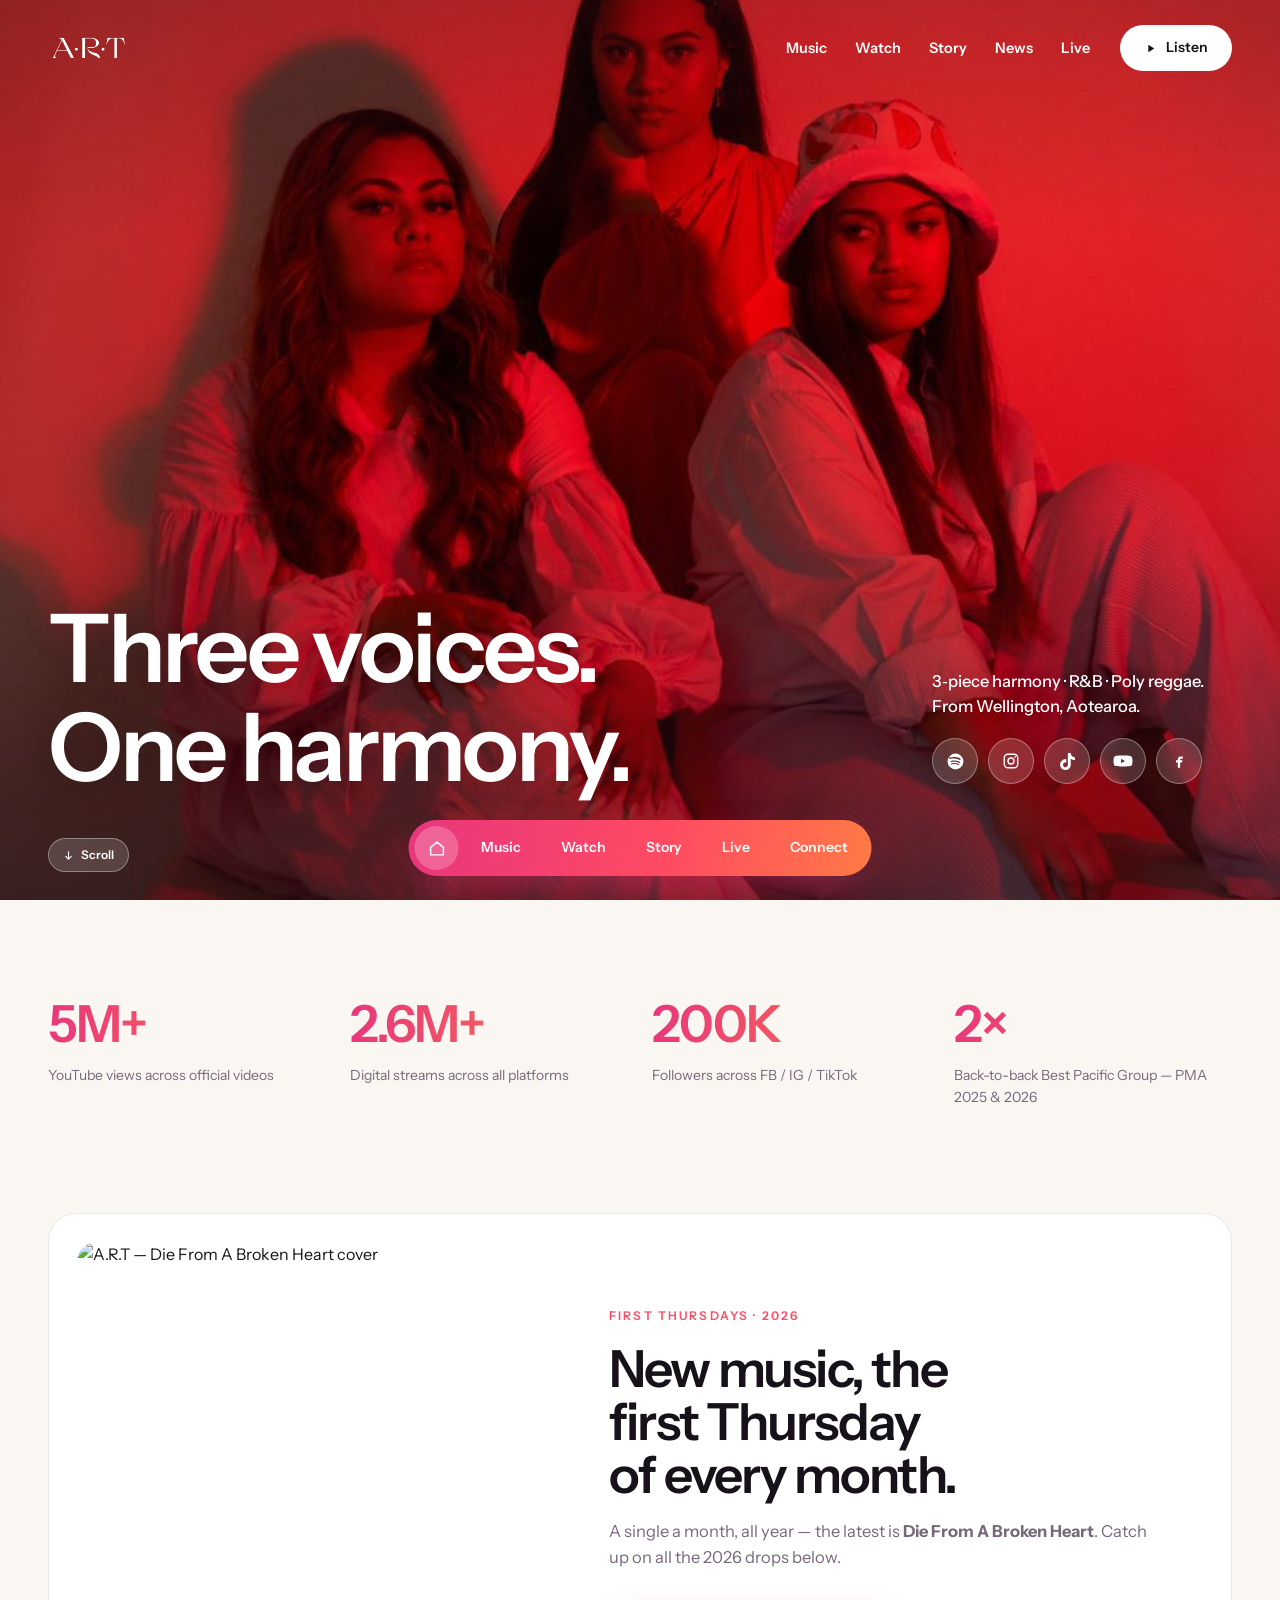
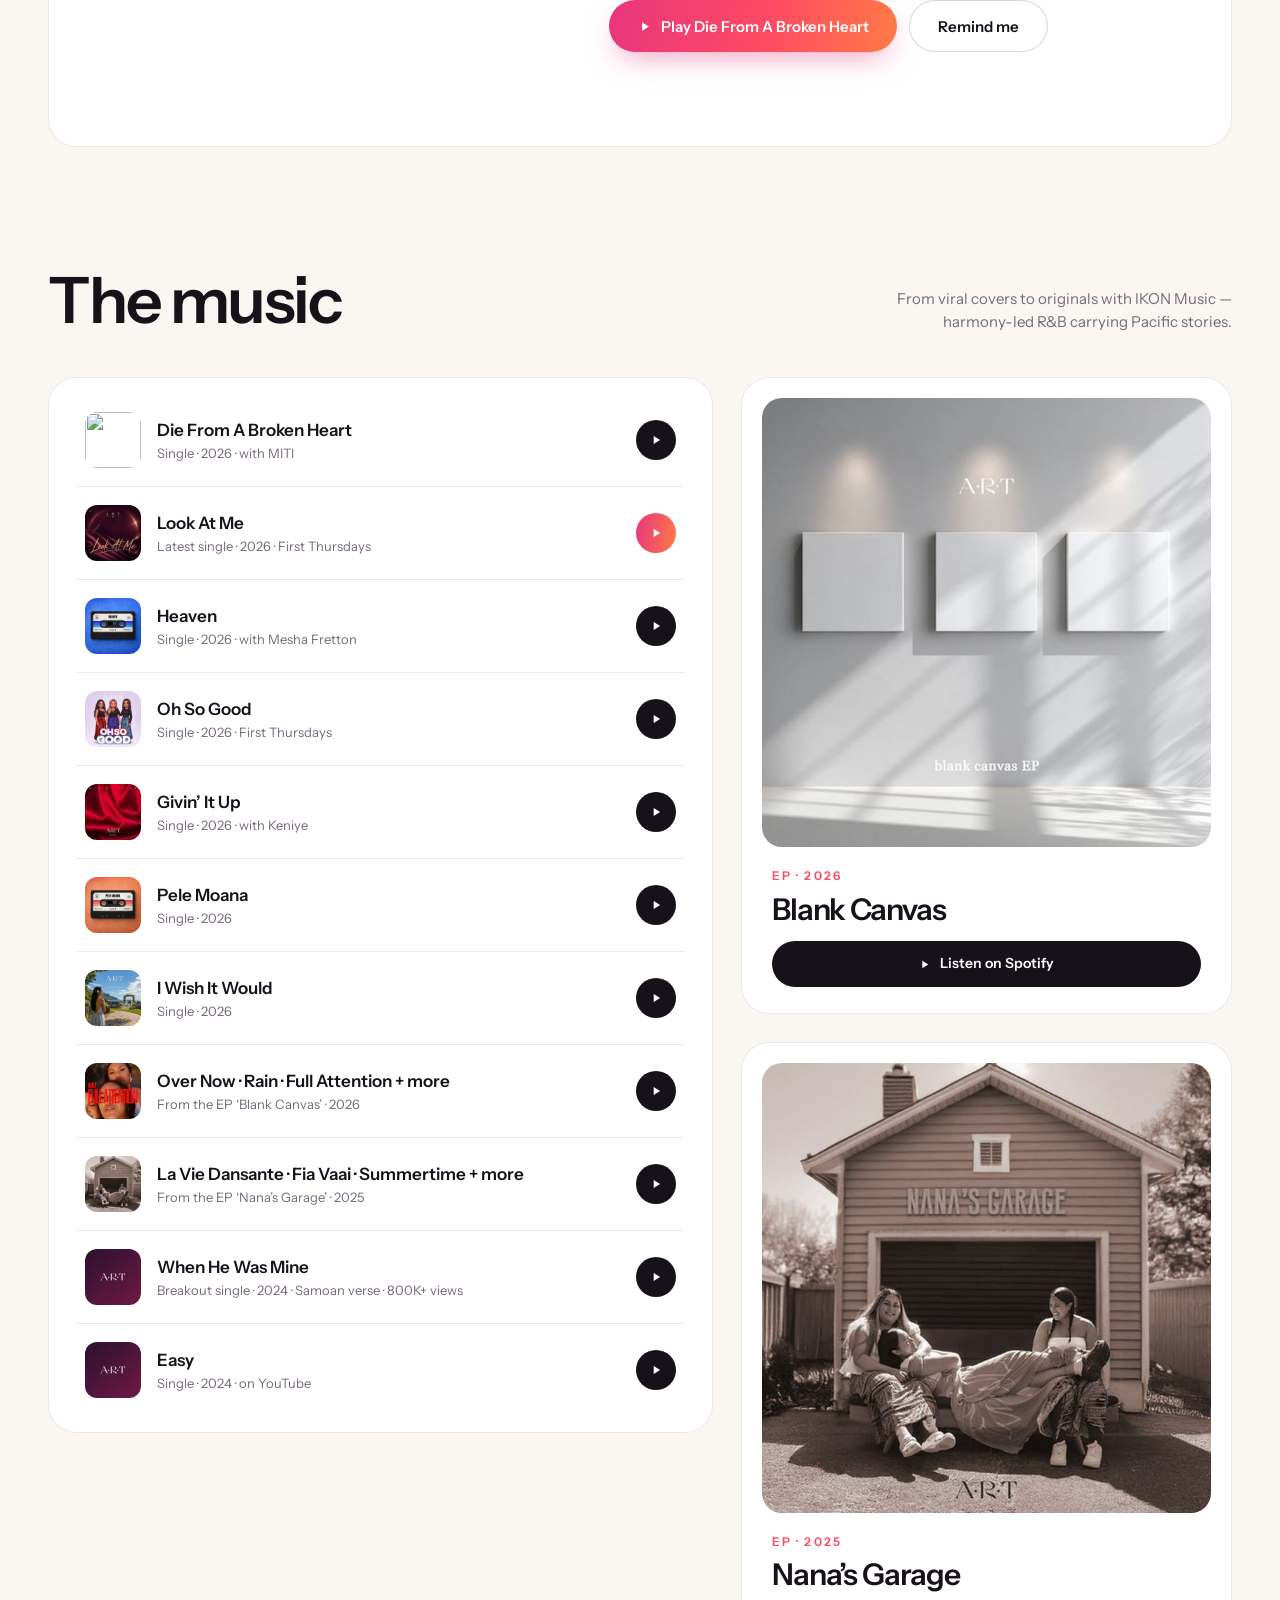
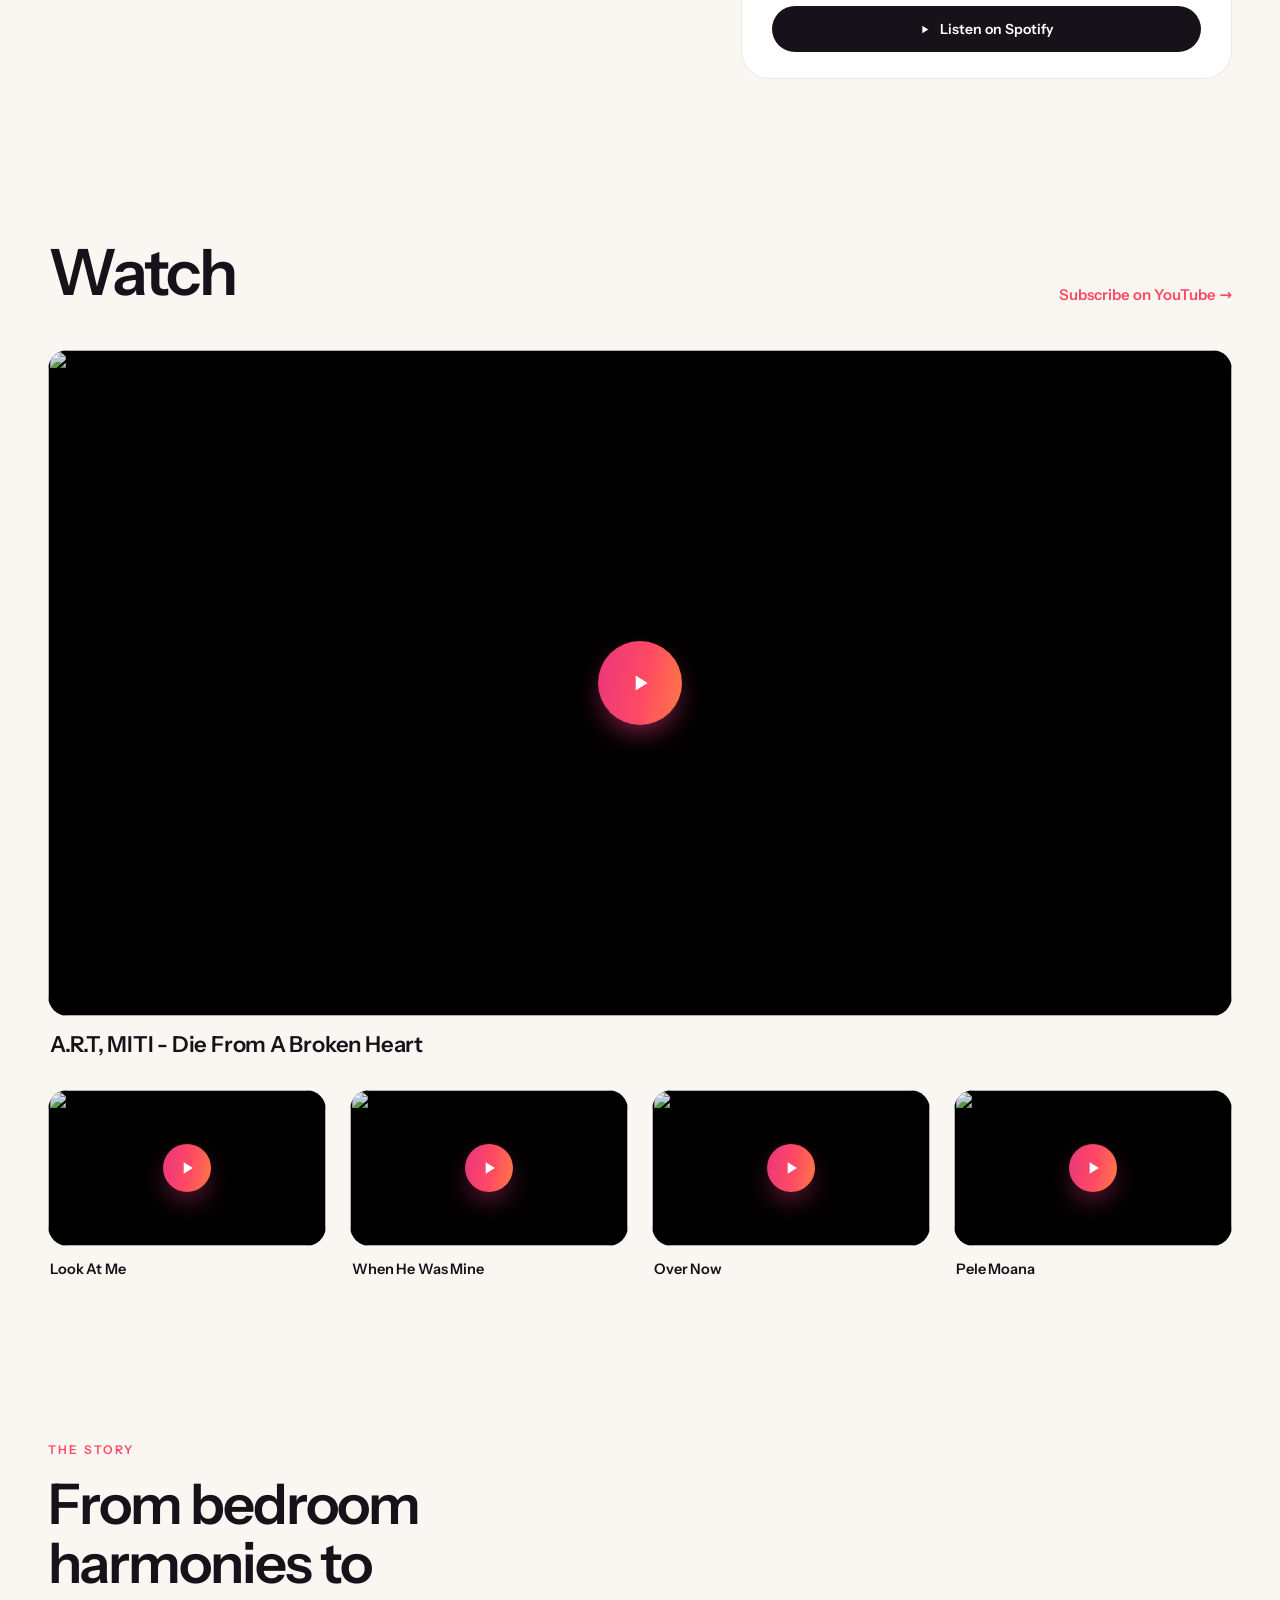
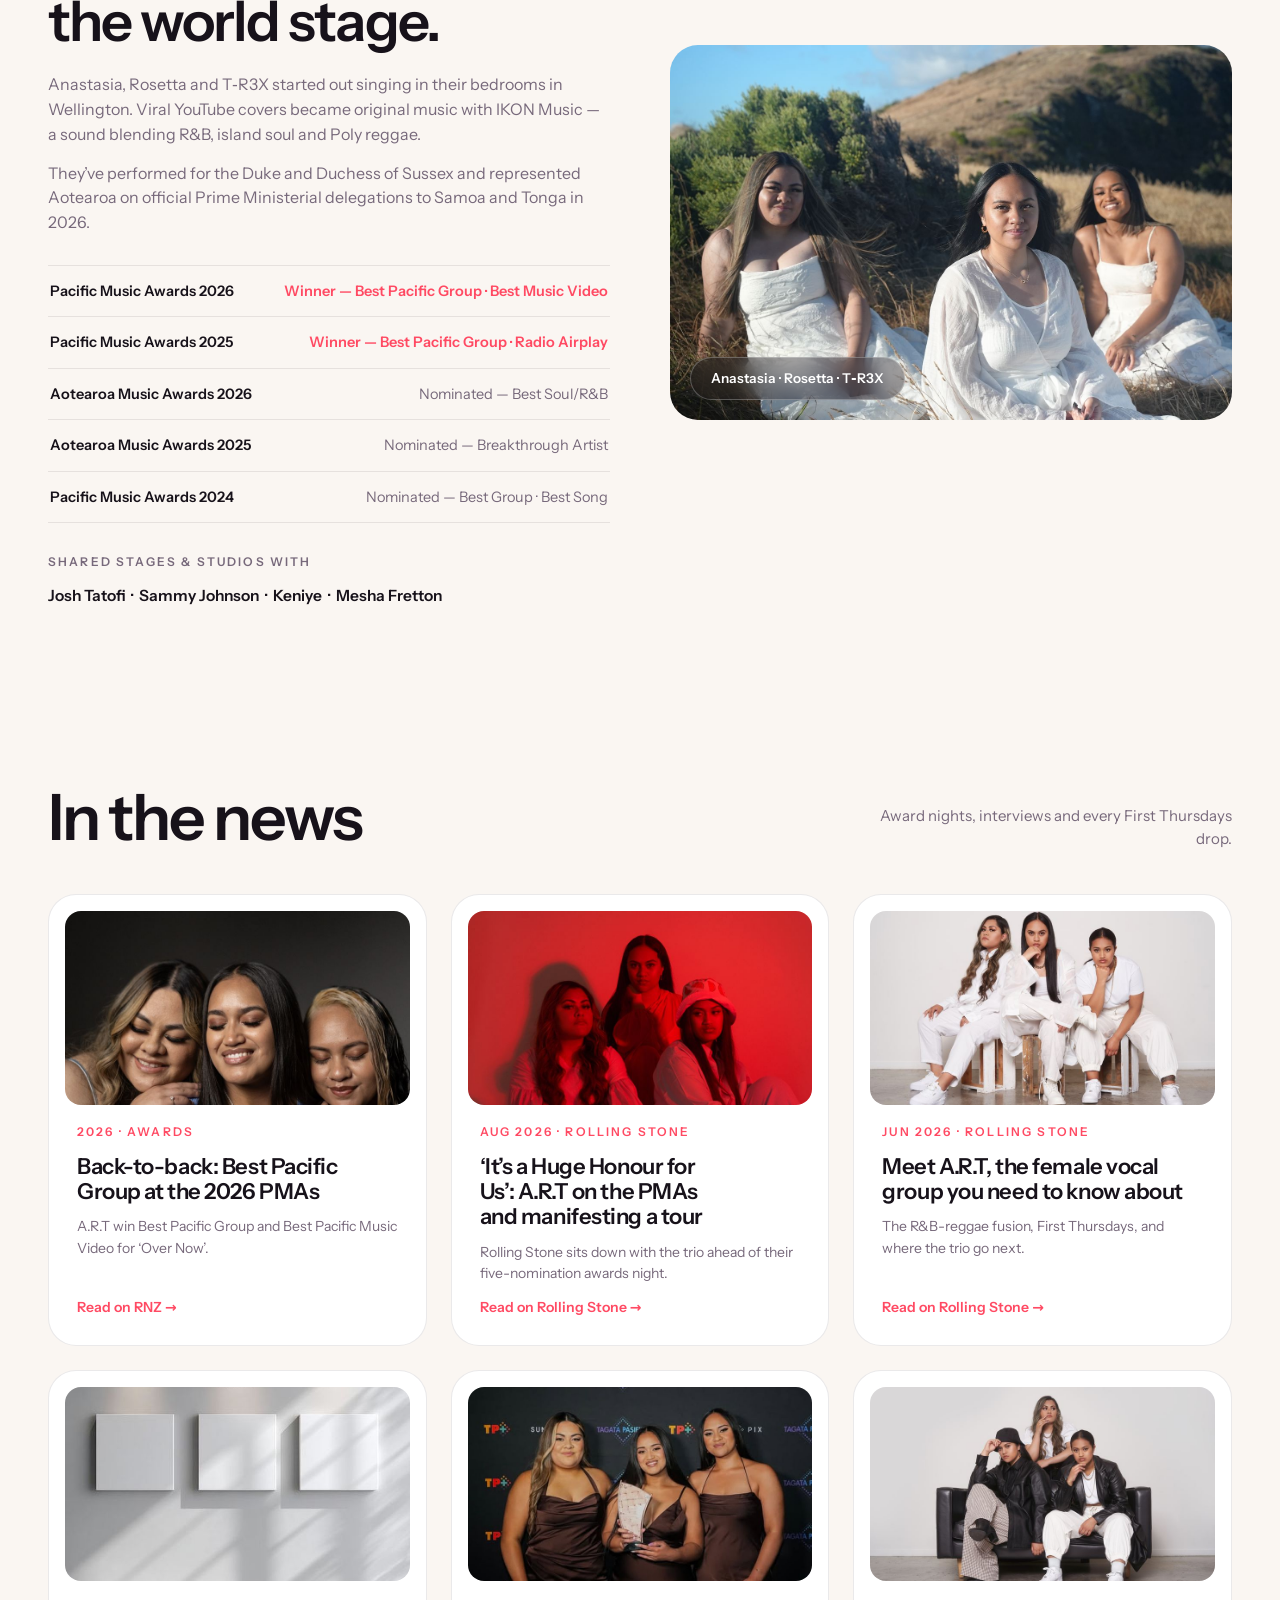
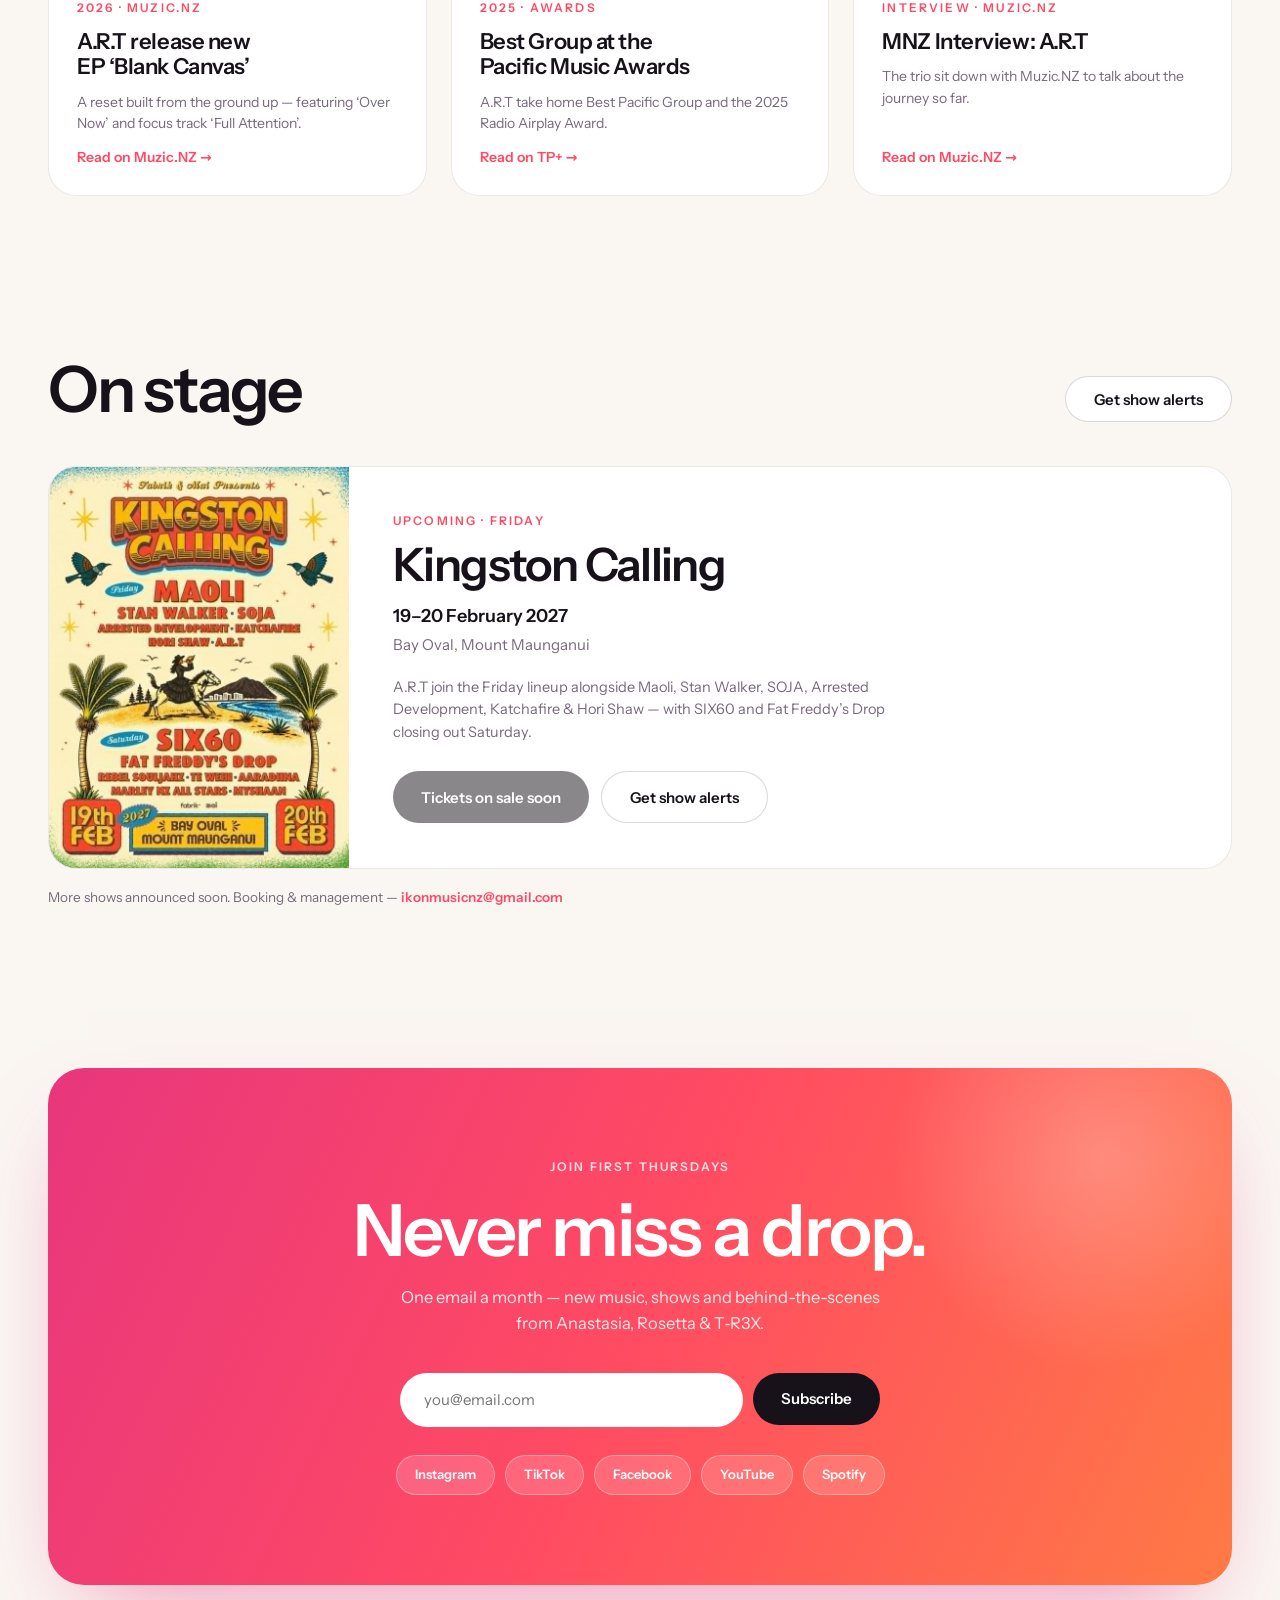
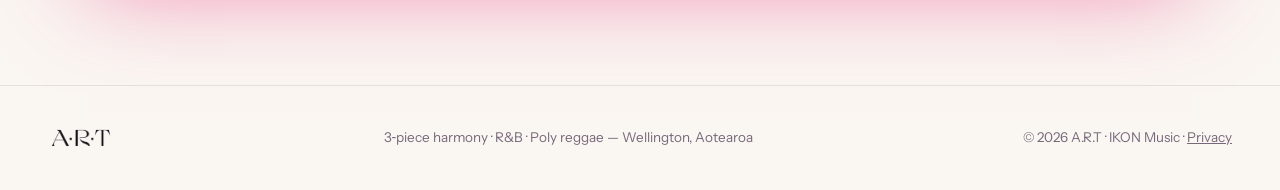
==== commit 19af4e6f: "Revert "Add 2 events (A Night With A.R.T, Sound Collective); rename Live nav to Events" This reverts" ====
--- a/index.html
+++ b/index.html
@@ -84,31 +84,6 @@
   {
     "@context": "https://schema.org",
     "@type": "MusicEvent",
-    "name": "A Night With A.R.T",
-    "startDate": "2026-11-21T21:30",
-    "eventStatus": "https://schema.org/EventScheduled",
-    "eventAttendanceMode": "https://schema.org/OfflineEventAttendanceMode",
-    "location": {
-      "@type": "Place",
-      "name": "The Rogue & Vagabond",
-      "address": {
-        "@type": "PostalAddress",
-        "addressLocality": "Wellington",
-        "addressRegion": "Wellington",
-        "addressCountry": "NZ"
-      }
-    },
-    "image": "https://artmusic.co.nz/assets/img/event-night-with-art.jpg",
-    "url": "https://artmusic.co.nz/#live",
-    "performer": { "@id": "https://artmusic.co.nz/#art" },
-    "description": "A.R.T celebrate their album release live at The Rogue & Vagabond, Wellington — doors 9:30PM, Saturday 21 November 2026."
-  }
-  </script>
-
-  <script type="application/ld+json">
-  {
-    "@context": "https://schema.org",
-    "@type": "MusicEvent",
     "name": "Kingston Calling",
     "startDate": "2027-02-19",
     "endDate": "2027-02-20",
@@ -130,31 +105,6 @@
     "description": "A.R.T join the Friday lineup at Kingston Calling 2027 at Bay Oval, Mount Maunganui, alongside Maoli, Stan Walker, SOJA, Arrested Development, Katchafire and Hori Shaw, with SIX60 and Fat Freddy's Drop closing out Saturday."
   }
   </script>
-
-  <script type="application/ld+json">
-  {
-    "@context": "https://schema.org",
-    "@type": "MusicEvent",
-    "name": "Sound Collective",
-    "startDate": "2027-02-20",
-    "eventStatus": "https://schema.org/EventScheduled",
-    "eventAttendanceMode": "https://schema.org/OfflineEventAttendanceMode",
-    "location": {
-      "@type": "Place",
-      "name": "Broadwater Parklands",
-      "address": {
-        "@type": "PostalAddress",
-        "addressLocality": "Gold Coast",
-        "addressRegion": "Queensland",
-        "addressCountry": "AU"
-      }
-    },
-    "image": "https://artmusic.co.nz/assets/img/event-sound-collective.jpg",
-    "url": "https://artmusic.co.nz/#live",
-    "performer": { "@id": "https://artmusic.co.nz/#art" },
-    "description": "A.R.T join Maoli, Stan Walker, Katchafire, SOJA, Arrested Development, Bradamon, Riah and more at Broadwater Parklands, Gold Coast, on Saturday 20 February 2027. 18+."
-  }
-  </script>
 </head>
 <body>
 
@@ -175,7 +125,7 @@
             <a href="#watch">Watch</a>
             <a href="#story">Story</a>
             <a href="#news">News</a>
-            <a href="#live">Events</a>
+            <a href="#live">Live</a>
           </nav>
           <a class="btn btn--white" href="https://open.spotify.com/artist/6cJ05UAQ2Yab1UBcf5CrBU">
             <svg width="13" height="13" viewBox="0 0 24 24" fill="currentColor" aria-hidden="true"><path d="M8 5v14l11-7z"/></svg>Listen
@@ -221,7 +171,7 @@
       <a href="#music" class="pillnav__link">Music</a>
       <a href="#watch" class="pillnav__link">Watch</a>
       <a href="#story" class="pillnav__link">Story</a>
-      <a href="#live" class="pillnav__link">Events</a>
+      <a href="#live" class="pillnav__link">Live</a>
       <a href="#connect" class="pillnav__link">Connect</a>
     </nav>
   </header>
@@ -533,9 +483,7 @@
         </div>
         <!-- Event cards render from data/art-events.json (edited via the admin panel) -->
         <div class="event-list" id="events-list"><!-- AUTO:EVENTS -->
-          <div class="card event"><a class="event__poster" href="assets/img/event-night-with-art.jpg" target="_blank" rel="noopener" aria-label="View the A Night With A.R.T poster"><img src="assets/img/event-night-with-art.jpg" alt="A Night With A.R.T album release party poster — Saturday 21 November 2026, The Rogue &amp; Vagabond, Wellington, 9:30PM"></a><div class="event__body"><div class="label label--coral">Album Release Party · Saturday</div><h3 class="event__name">A Night With A.R.T</h3><div class="event__date">Saturday 21 November 2026</div><div class="event__venue">The Rogue &amp; Vagabond, Wellington</div><p class="event__lineup">A.R.T celebrate their album release live — doors 9:30PM at The Rogue &amp; Vagabond, Wellington.</p><div class="event__actions"><a class="btn btn--ink" href="https://www.ticketspace.nz" target="_blank" rel="noopener">Tickets</a><a class="btn btn--soft" href="#connect">Get show alerts</a></div></div></div>
           <div class="card event"><a class="event__poster" href="assets/img/event-kingston-calling.jpg" target="_blank" rel="noopener" aria-label="View the Kingston Calling poster"><img src="assets/img/event-kingston-calling.jpg" alt="Kingston Calling festival poster — 19-20 February 2027, Bay Oval, Mount Maunganui"></a><div class="event__body"><div class="label label--coral">Upcoming · Friday</div><h3 class="event__name">Kingston Calling</h3><div class="event__date">19–20 February 2027</div><div class="event__venue">Bay Oval, Mount Maunganui</div><p class="event__lineup">A.R.T join the Friday lineup alongside Maoli, Stan Walker, SOJA, Arrested Development, Katchafire &amp; Hori Shaw — with SIX60 and Fat Freddy’s Drop closing out Saturday.</p><div class="event__actions"><span class="btn btn--ink event__soon" aria-disabled="true">Tickets on sale soon</span><a class="btn btn--soft" href="#connect">Get show alerts</a></div></div></div>
-          <div class="card event"><a class="event__poster" href="assets/img/event-sound-collective.jpg" target="_blank" rel="noopener" aria-label="View the Sound Collective poster"><img src="assets/img/event-sound-collective.jpg" alt="Sound Collective festival poster — Saturday 20 February 2027, Broadwater Parklands, Gold Coast"></a><div class="event__body"><div class="label label--coral">Upcoming · Saturday</div><h3 class="event__name">Sound Collective</h3><div class="event__date">Saturday 20 February 2027</div><div class="event__venue">Broadwater Parklands, Gold Coast</div><p class="event__lineup">A.R.T join Maoli, Stan Walker, Katchafire, SOJA, Arrested Development, Bradamon, Riah &amp; more at Broadwater Parklands, Gold Coast. 18+.</p><div class="event__actions"><span class="btn btn--ink event__soon" aria-disabled="true">Tickets on sale soon</span><a class="btn btn--soft" href="#connect">Get show alerts</a></div></div></div>
           <!-- /AUTO:EVENTS --></div>
         <p class="live__booking">More shows announced soon. Booking &amp; management — <a href="mailto:ikonmusicnz@gmail.com">ikonmusicnz@gmail.com</a></p>
       </div>
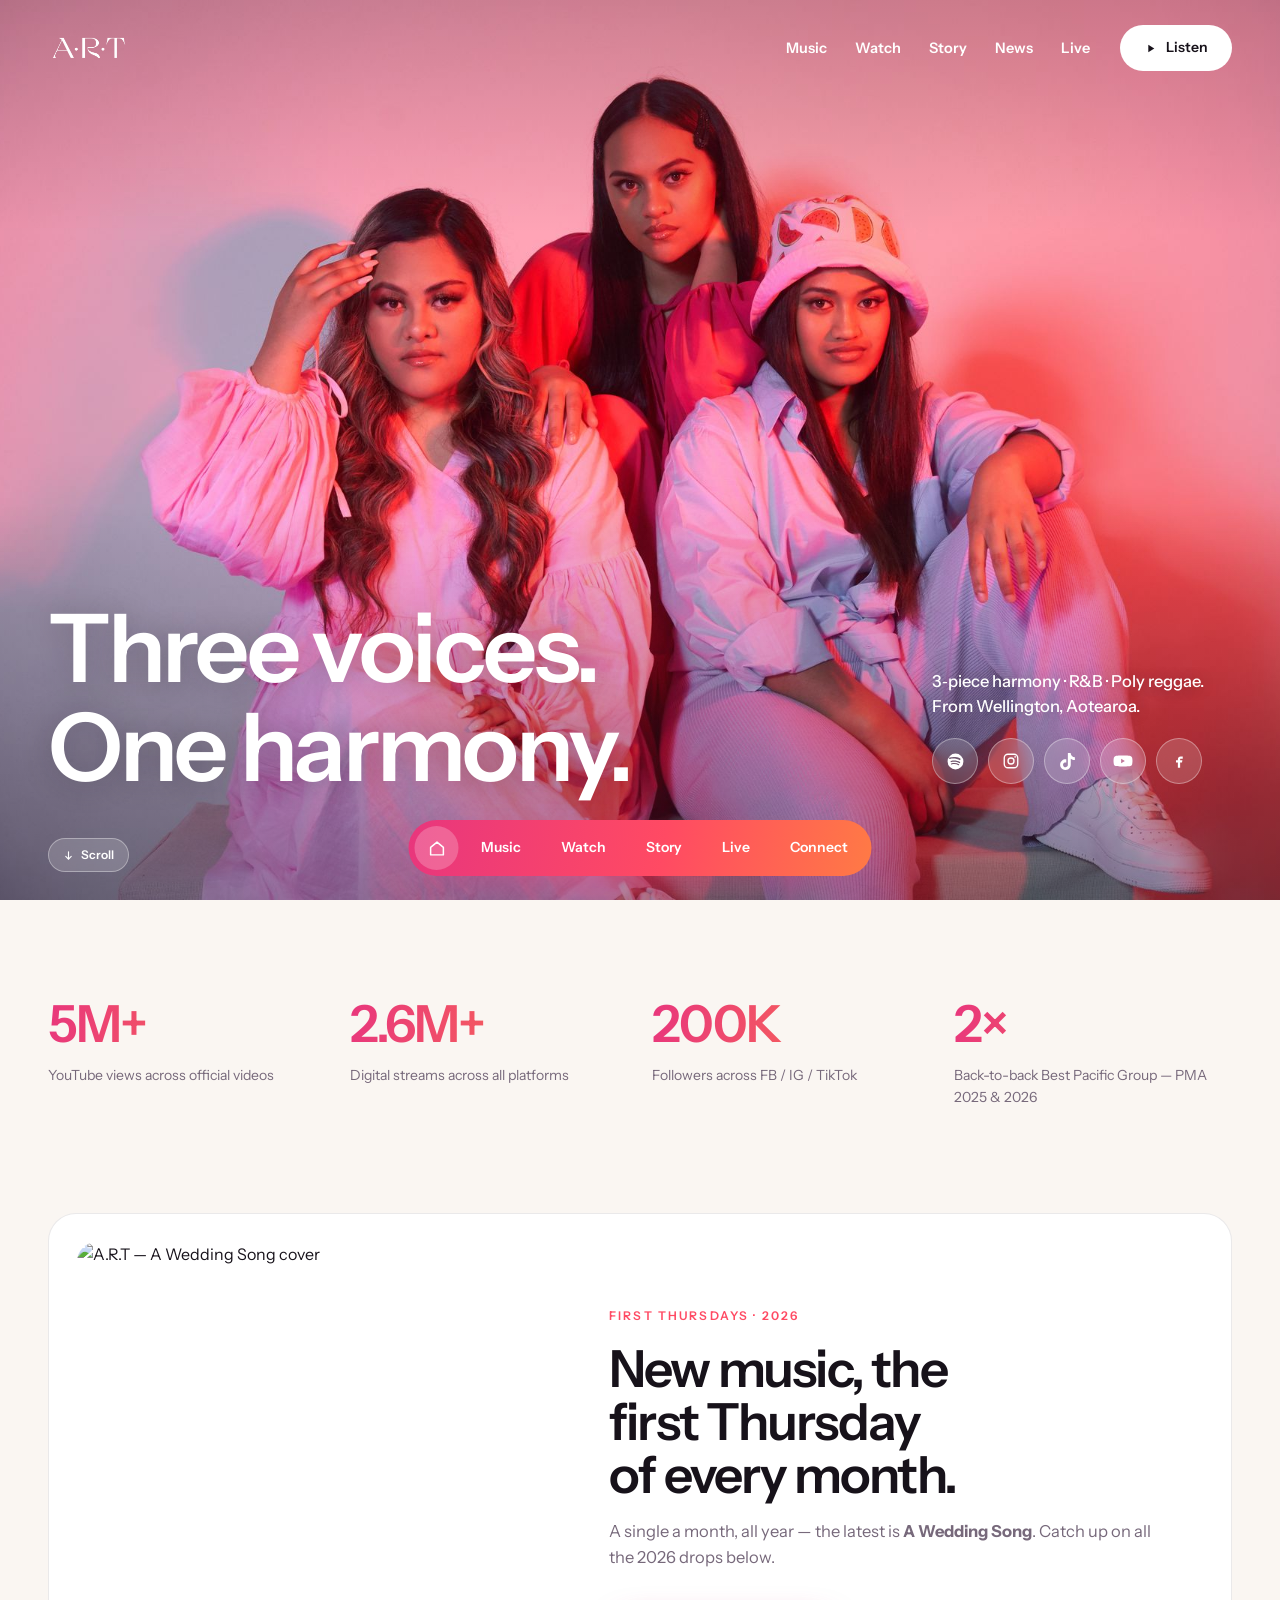
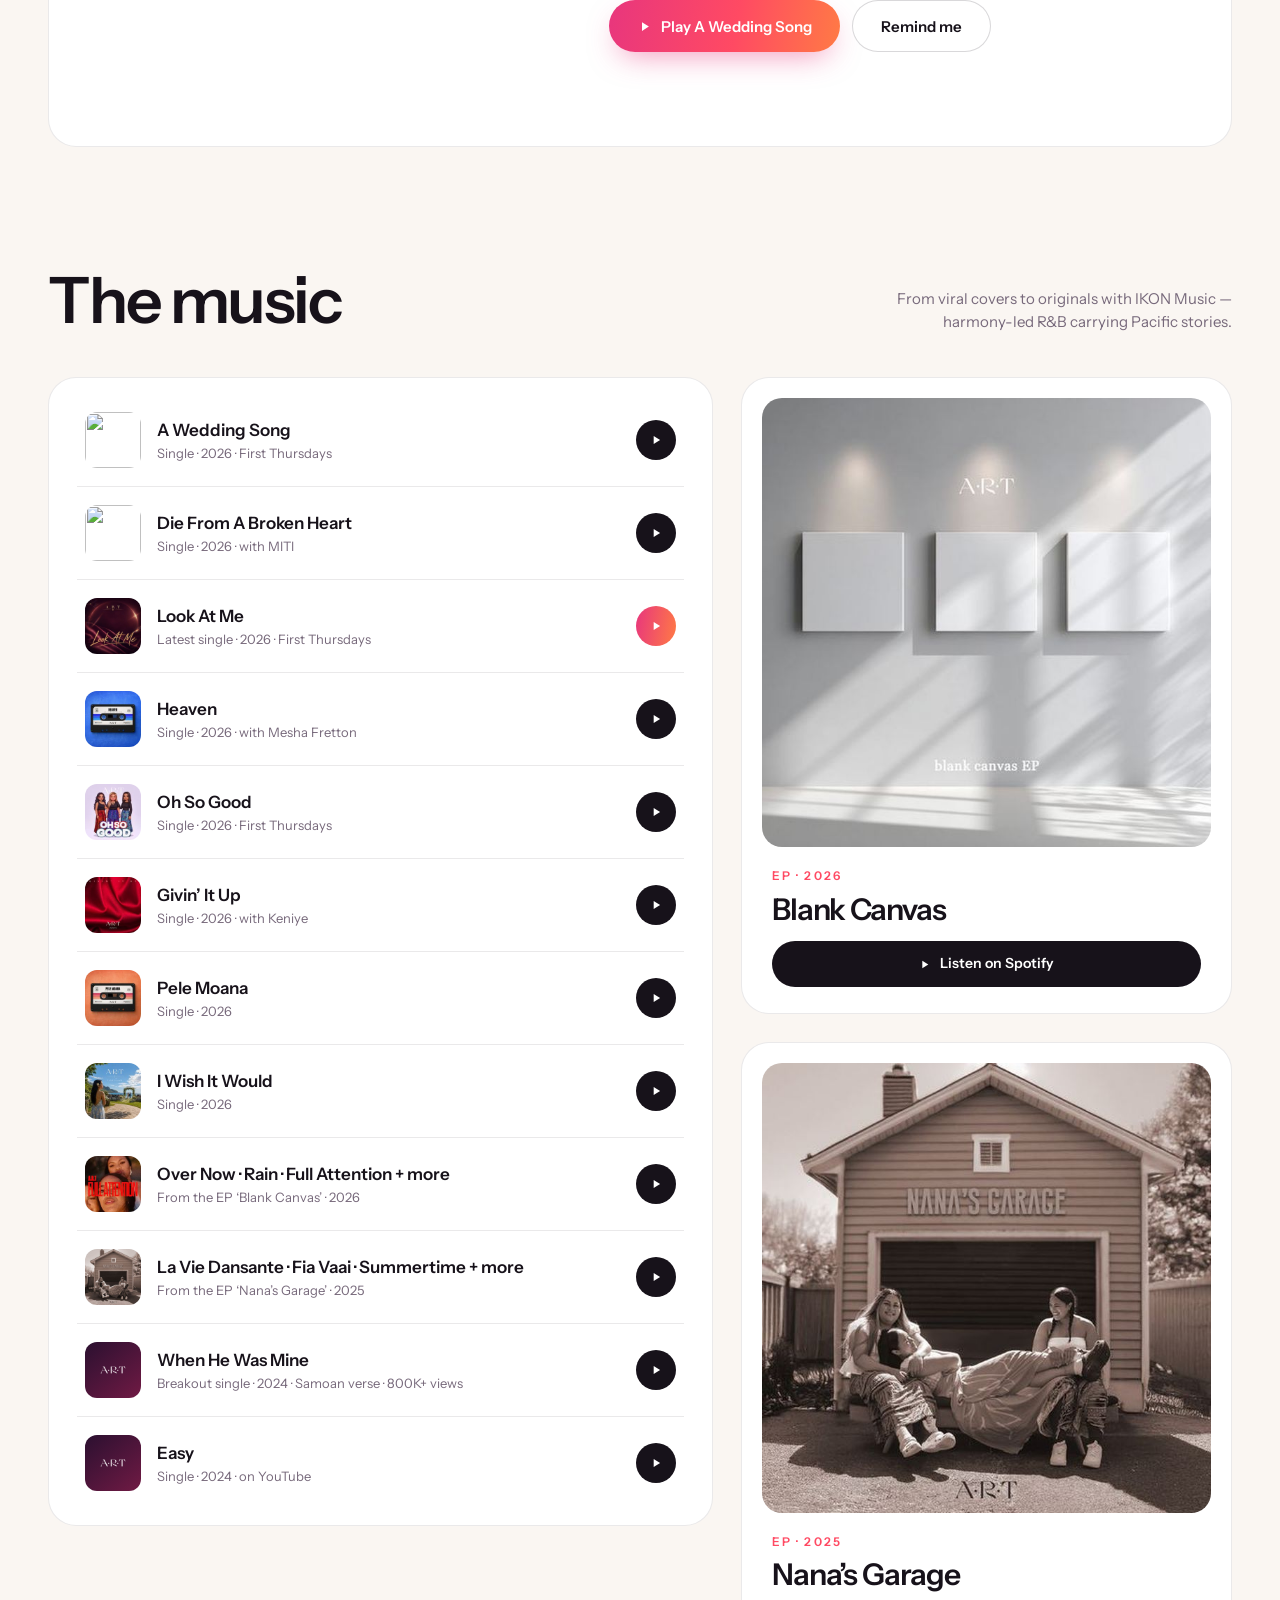
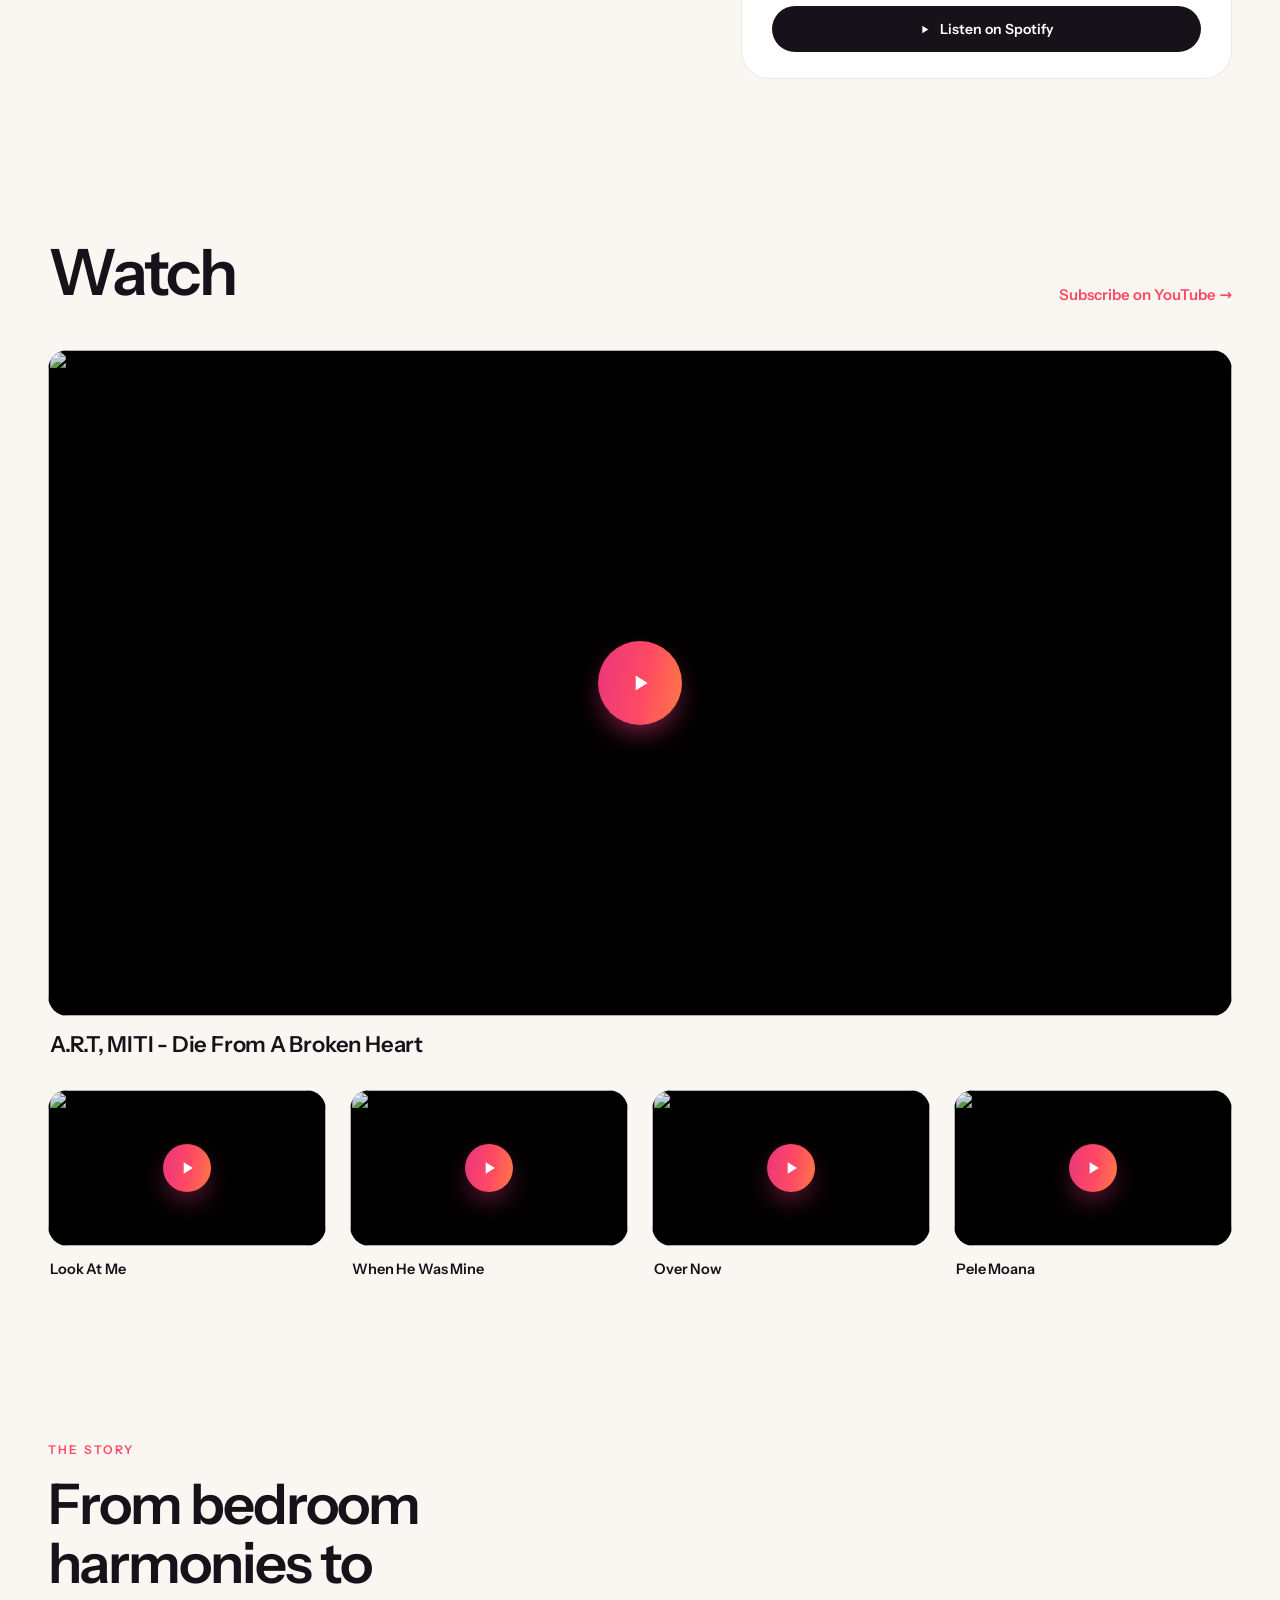
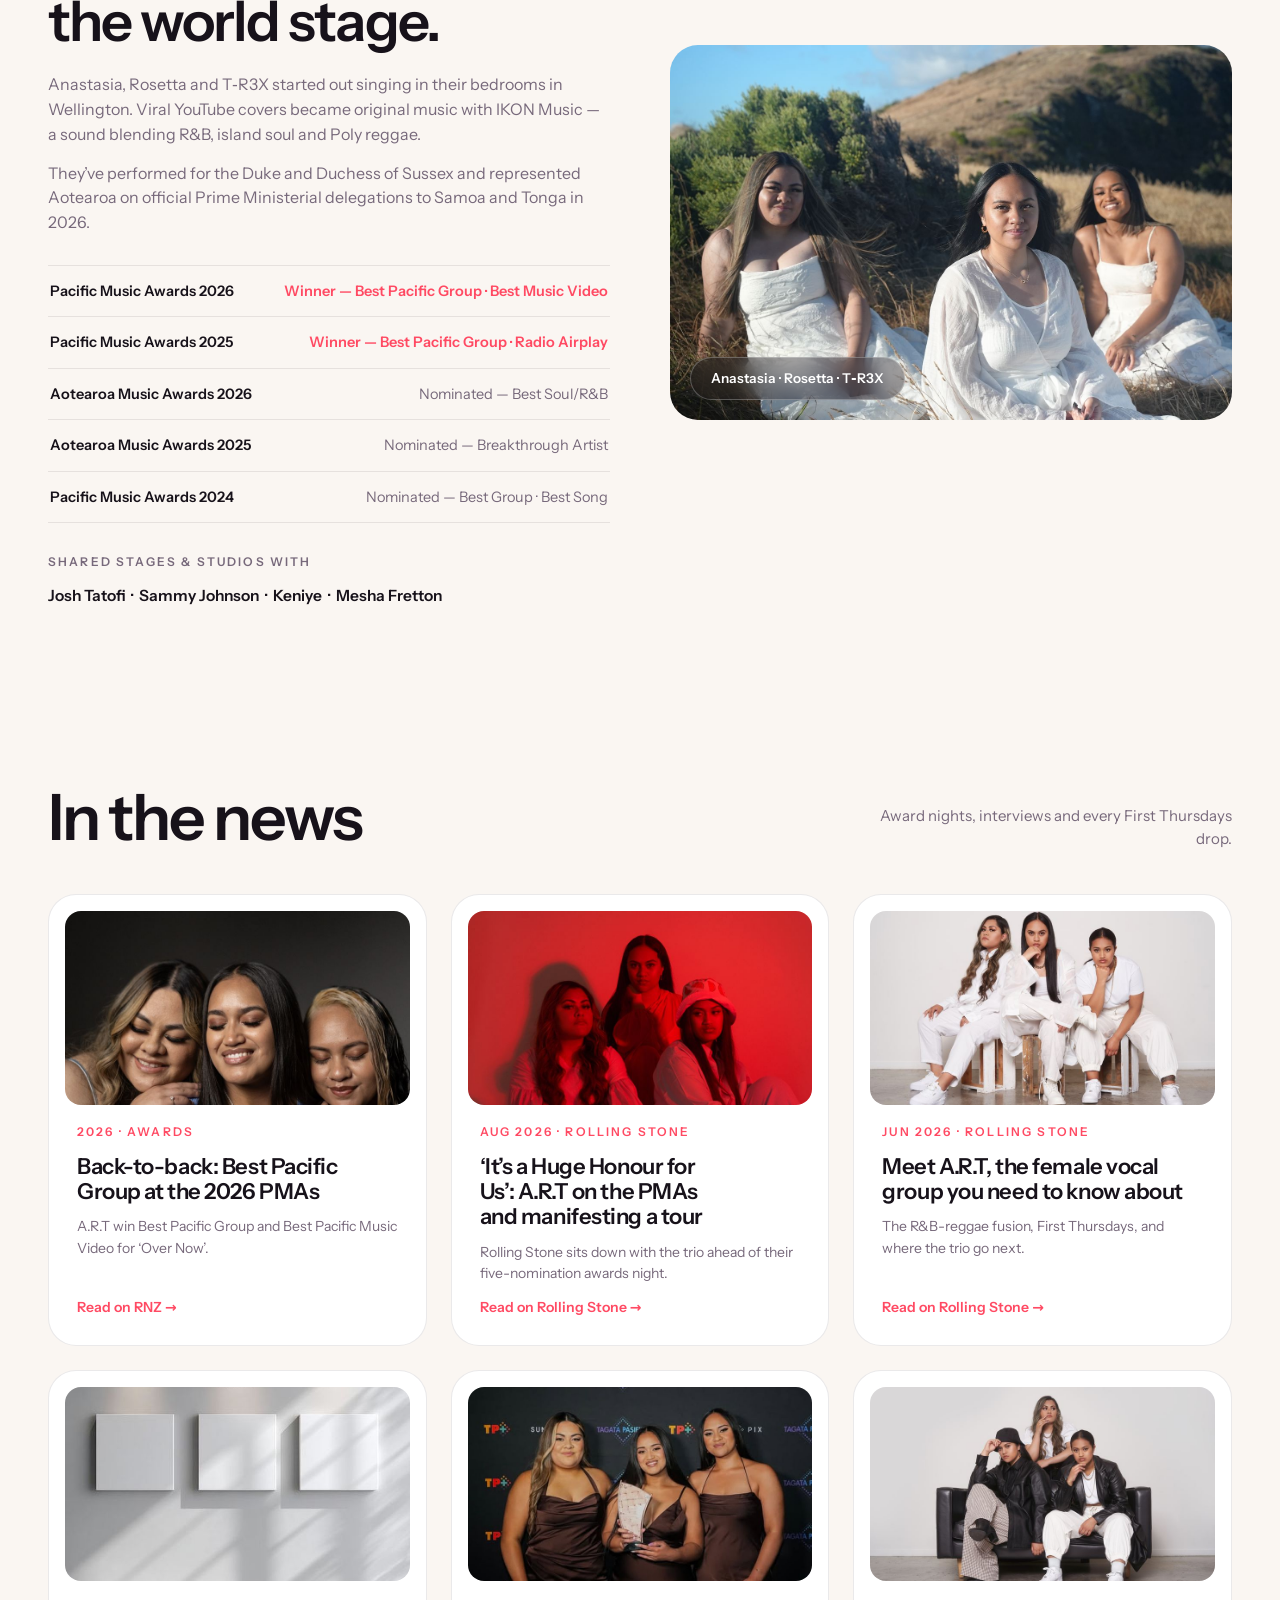
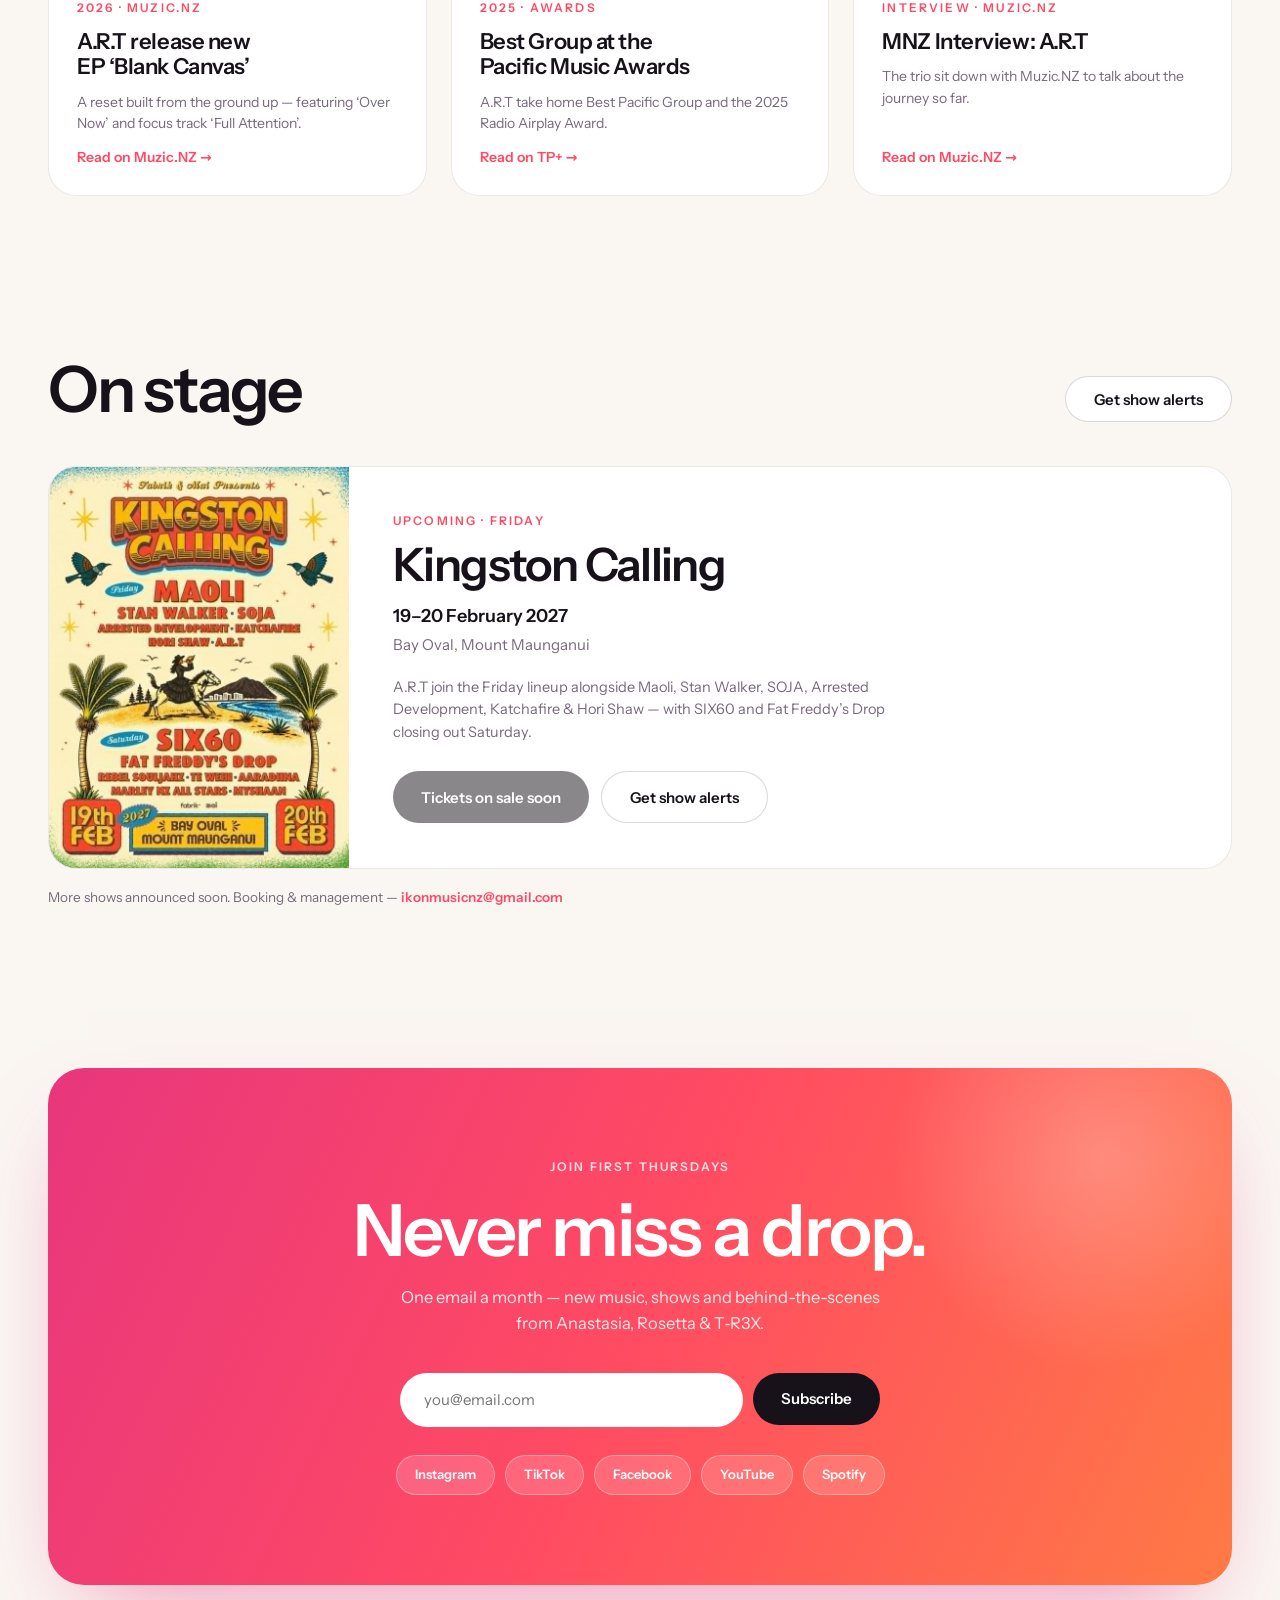
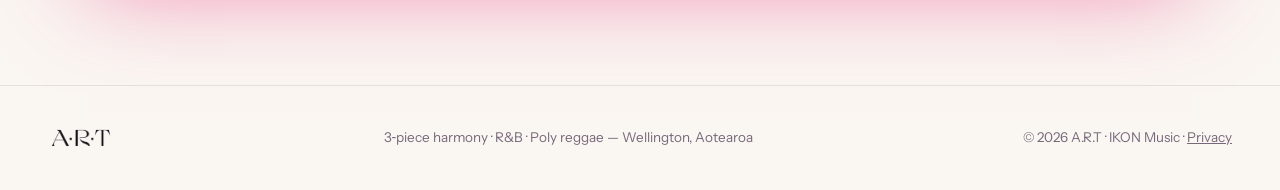
==== commit 7b09113a: "ART auto-update: new Spotify/YouTube content" ====
--- a/index.html
+++ b/index.html
@@ -193,15 +193,15 @@
       <div class="wrap">
         <div class="card latest__card">
           <div class="latest__cover">
-            <!-- AUTO:LATEST-COVER --><img src="https://i.scdn.co/image/ab67616d0000b273beb8890ec10882c692a01929" alt="A.R.T — Die From A Broken Heart cover" width="640" height="640"><!-- /AUTO:LATEST-COVER -->
+            <!-- AUTO:LATEST-COVER --><img src="https://i.scdn.co/image/ab67616d0000b2738b9d04af58fd5a391e631b00" alt="A.R.T — A Wedding Song cover" width="640" height="640"><!-- /AUTO:LATEST-COVER -->
           </div>
           <div class="latest__body">
             <div class="label label--coral">First Thursdays · 2026</div>
             <h2>New music, the first Thursday of every month.</h2>
-            <p>A single a month, all year — the latest is <strong><!-- AUTO:LATEST-NAME -->Die From A Broken Heart<!-- /AUTO:LATEST-NAME --></strong>. Catch up on all the 2026 drops below.</p>
+            <p>A single a month, all year — the latest is <strong><!-- AUTO:LATEST-NAME -->A Wedding Song<!-- /AUTO:LATEST-NAME --></strong>. Catch up on all the 2026 drops below.</p>
             <div class="latest__actions">
-              <!-- AUTO:LATEST-LINK --><a class="btn btn--grad" href="https://open.spotify.com/track/4ApY4altE9Qc7KZpJa9iny">
-                <svg width="15" height="15" viewBox="0 0 24 24" fill="#fff" aria-hidden="true"><path d="M8 5v14l11-7z"/></svg>Play Die From A Broken Heart
+              <!-- AUTO:LATEST-LINK --><a class="btn btn--grad" href="https://open.spotify.com/track/710uVoDWCzLsrnvwKJZcFw">
+                <svg width="15" height="15" viewBox="0 0 24 24" fill="#fff" aria-hidden="true"><path d="M8 5v14l11-7z"/></svg>Play A Wedding Song
               </a><!-- /AUTO:LATEST-LINK -->
               <a class="btn btn--soft" href="#connect">Remind me</a>
             </div>
@@ -221,6 +221,16 @@
         <div class="music__grid">
           <div class="card tracklist">
             <!-- AUTO:NEW-RELEASES -->
+            <div class="track">
+              <div class="track__meta">
+                <img class="track__art" src="https://i.scdn.co/image/ab67616d00001e028b9d04af58fd5a391e631b00" alt="">
+                <div>
+                  <div class="track__title">A Wedding Song</div>
+                  <div class="track__sub">Single · 2026 · First Thursdays</div>
+                </div>
+              </div>
+              <a class="play" href="https://open.spotify.com/track/710uVoDWCzLsrnvwKJZcFw" aria-label="Play A Wedding Song on Spotify"><svg width="14" height="14" viewBox="0 0 24 24" fill="#fff" aria-hidden="true"><path d="M8 5v14l11-7z"/></svg></a>
+            </div>
             <div class="track">
               <div class="track__meta">
                 <img class="track__art" src="https://i.scdn.co/image/ab67616d00001e02beb8890ec10882c692a01929" alt="">
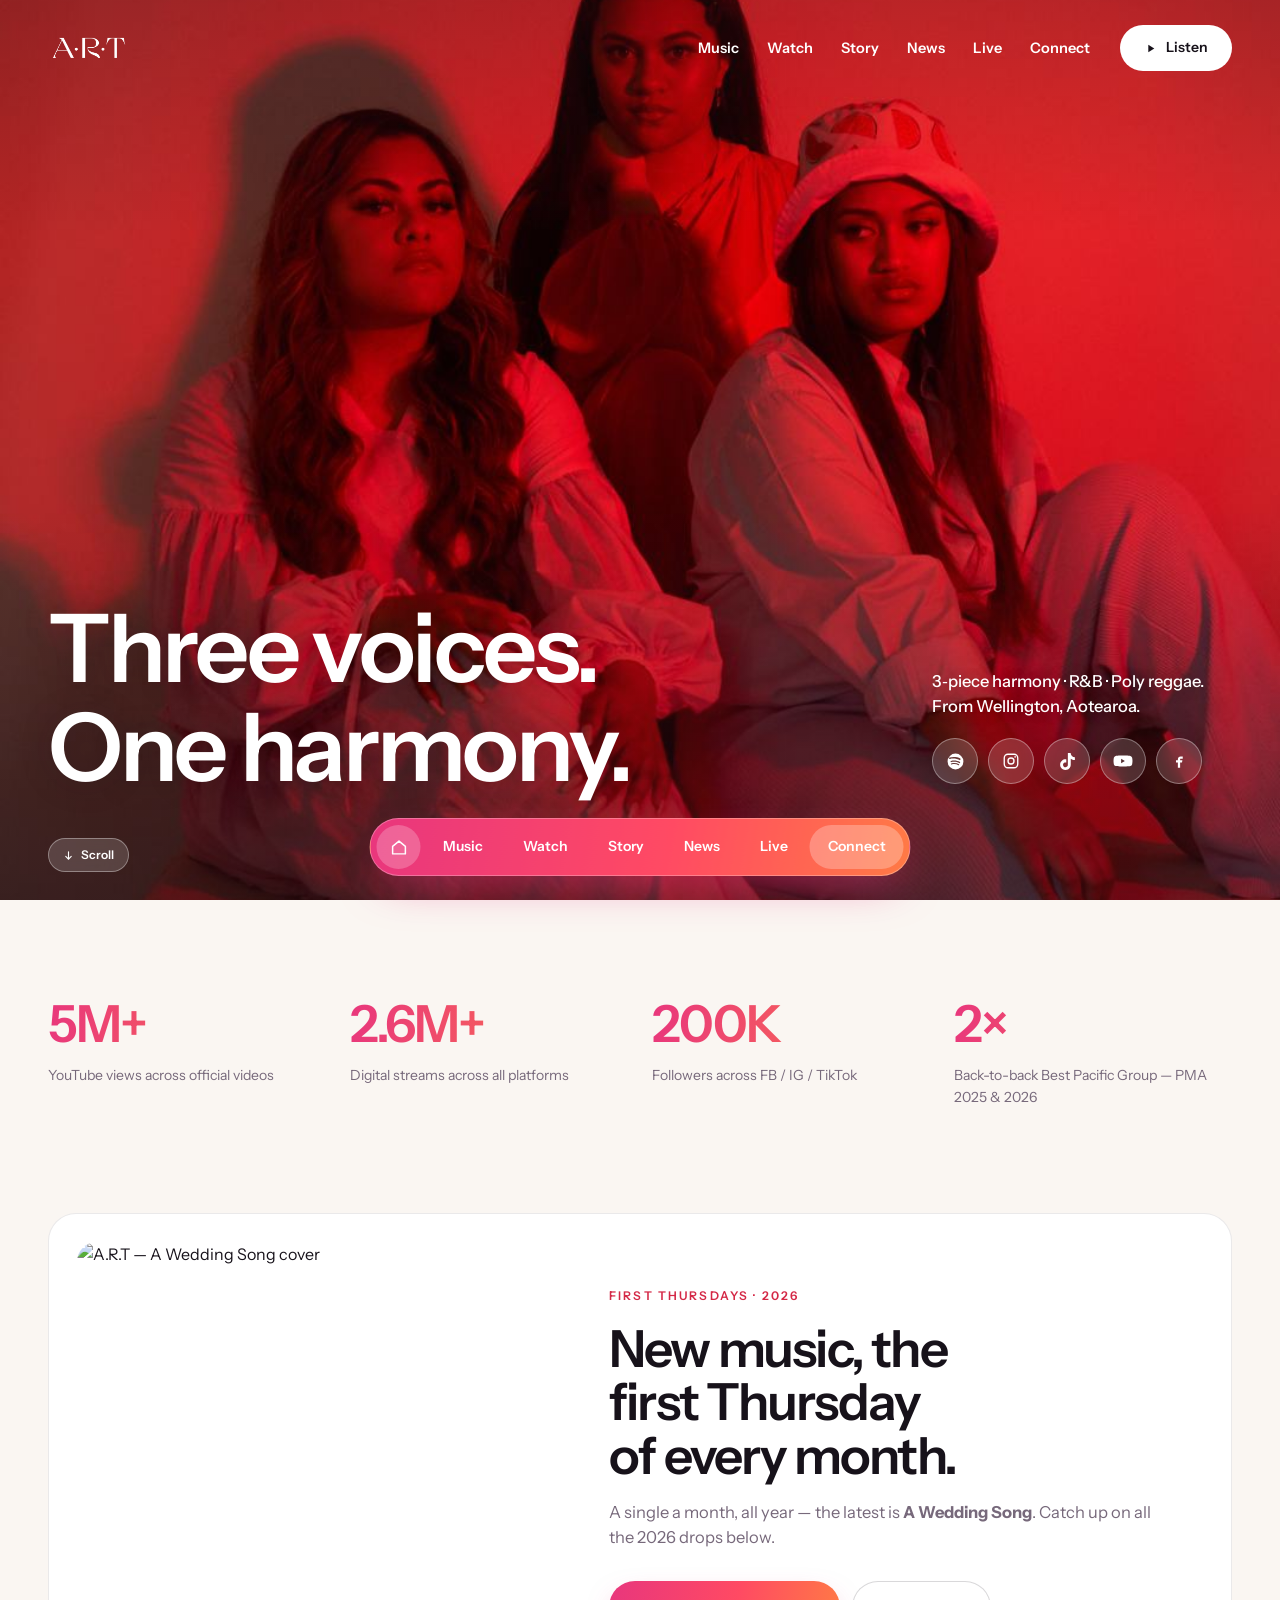
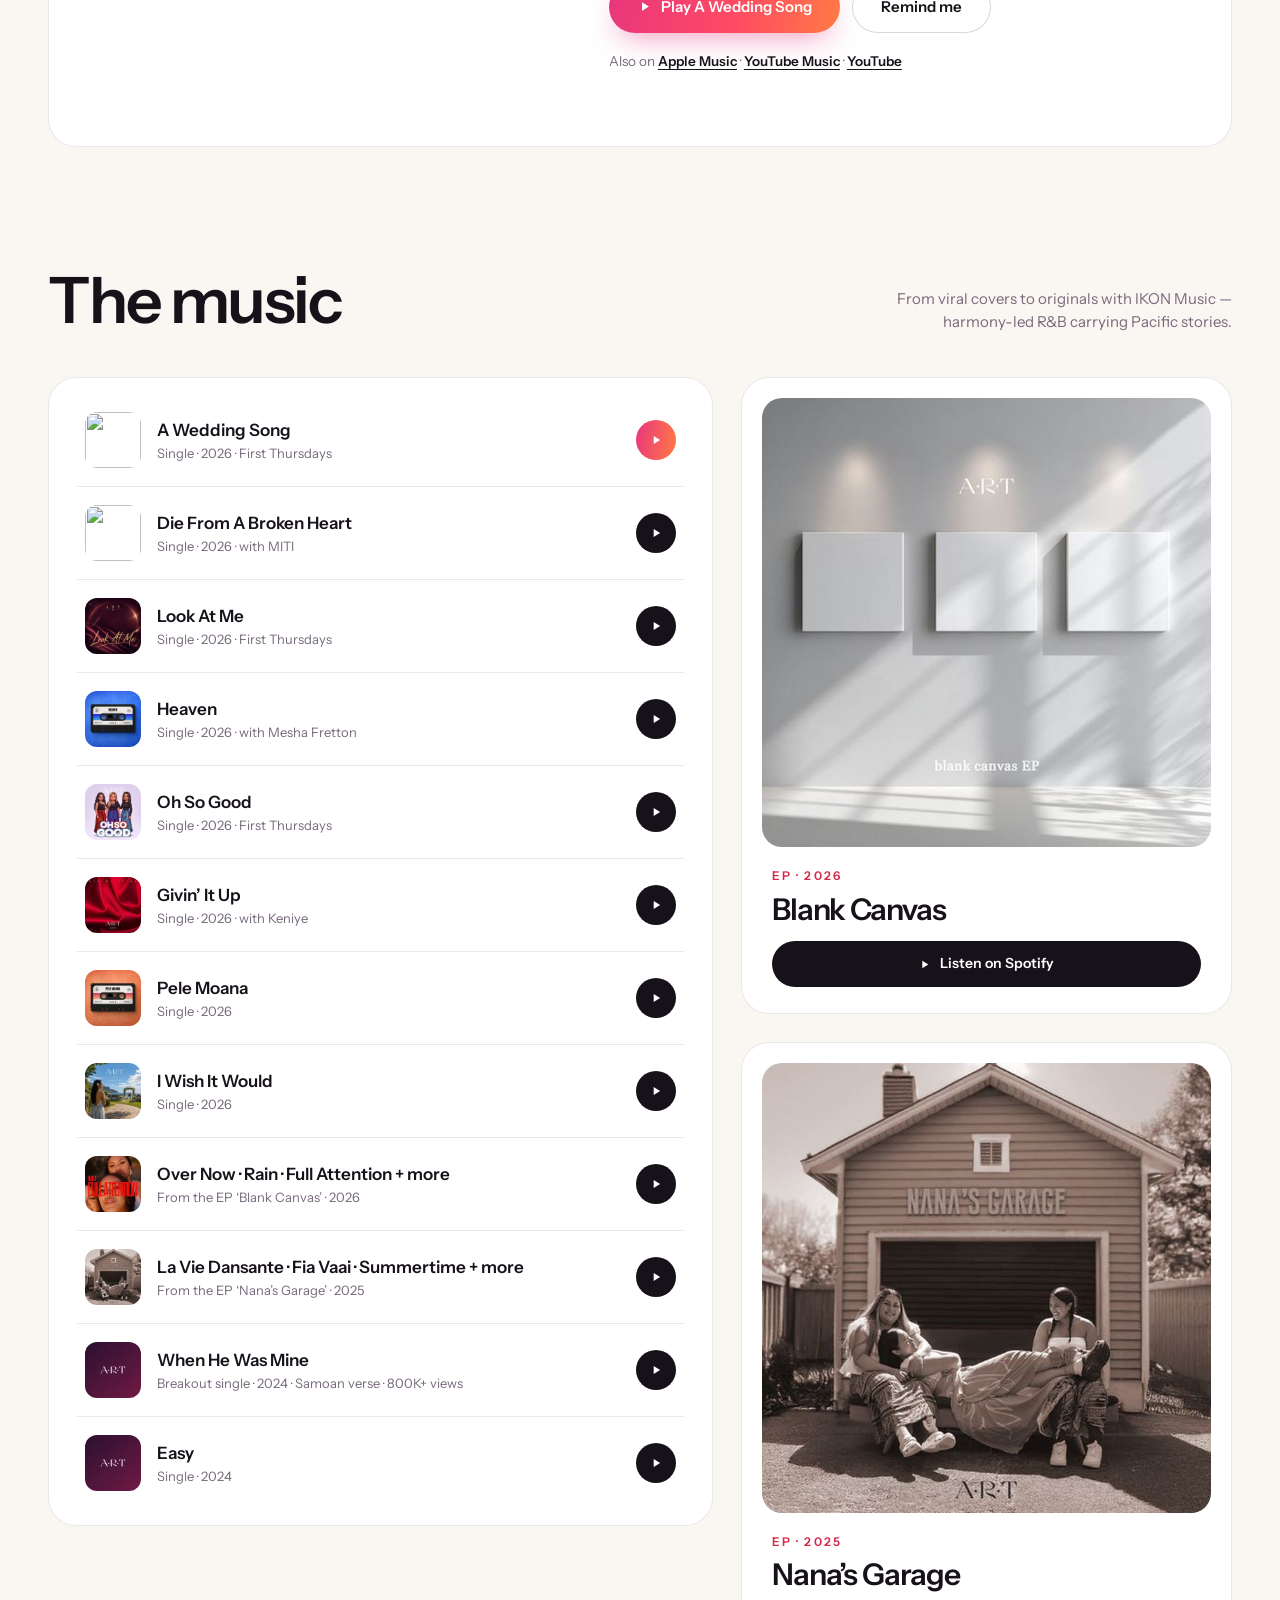
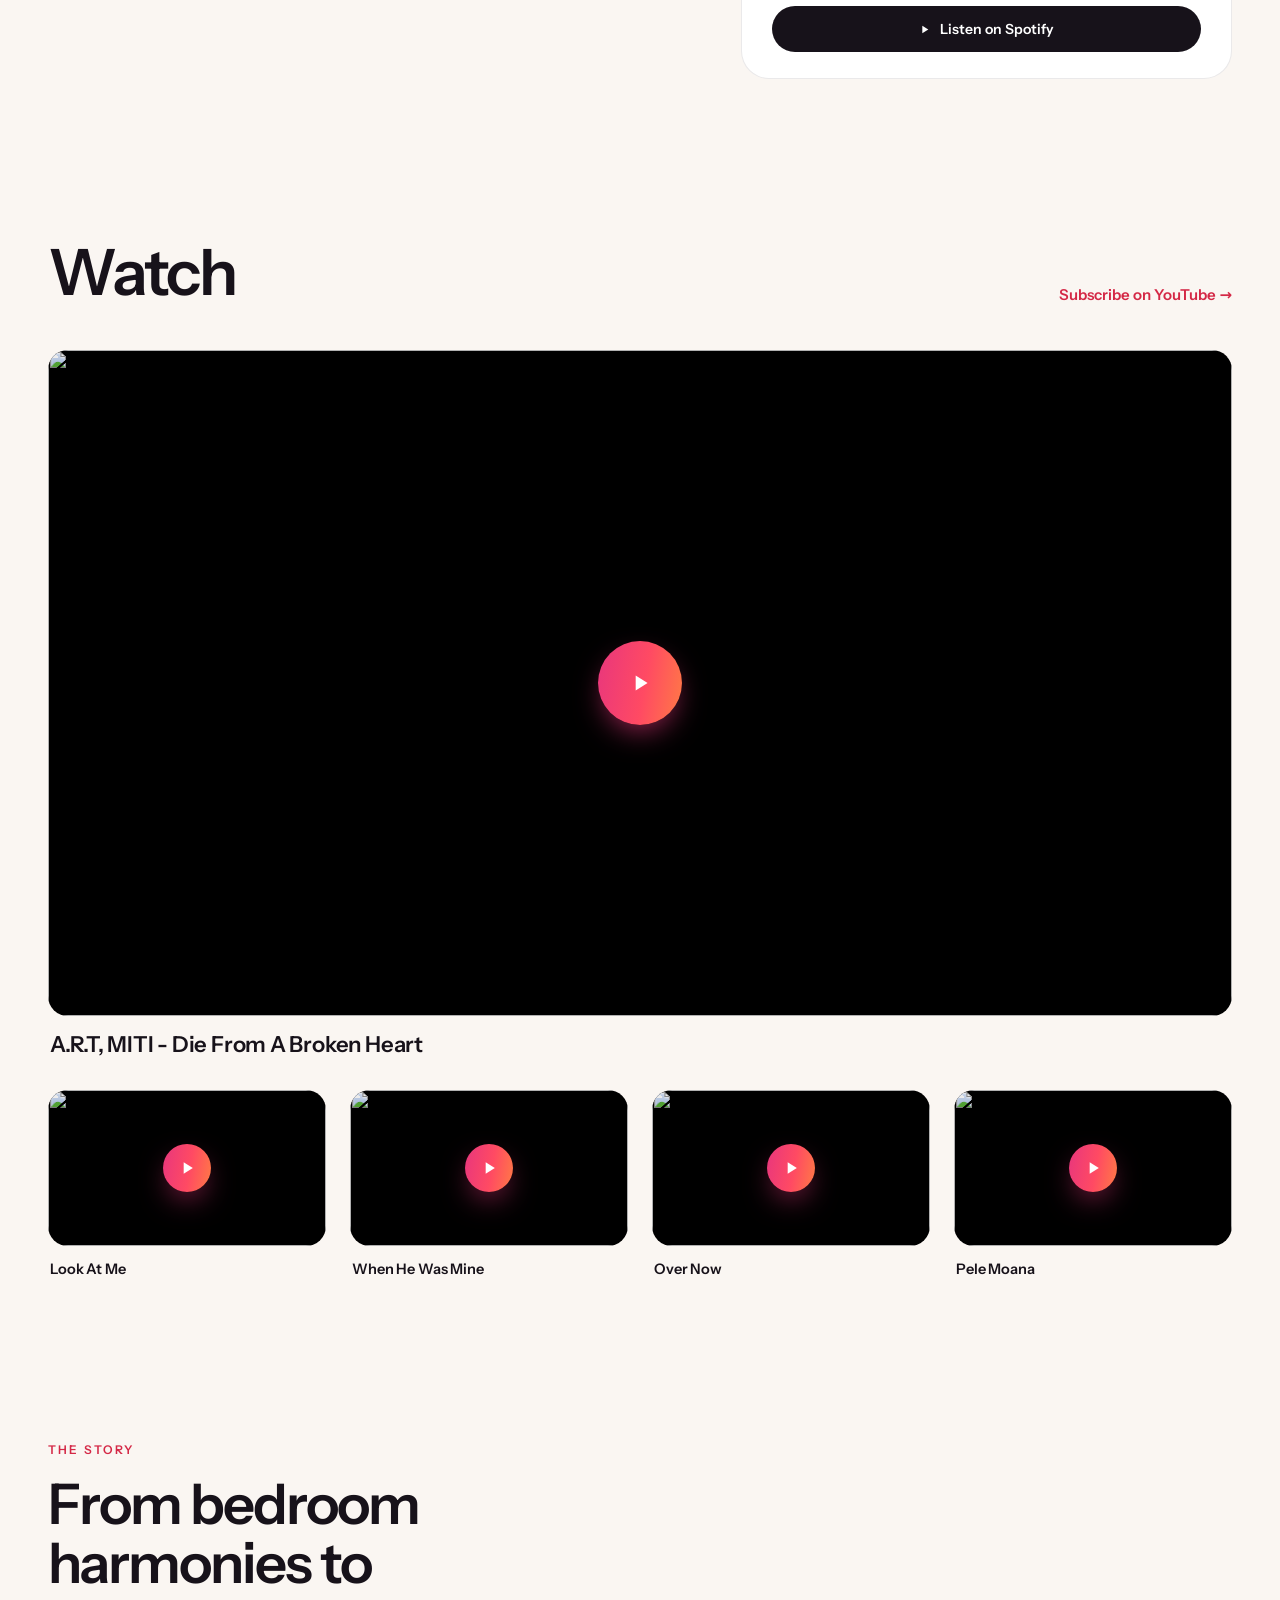
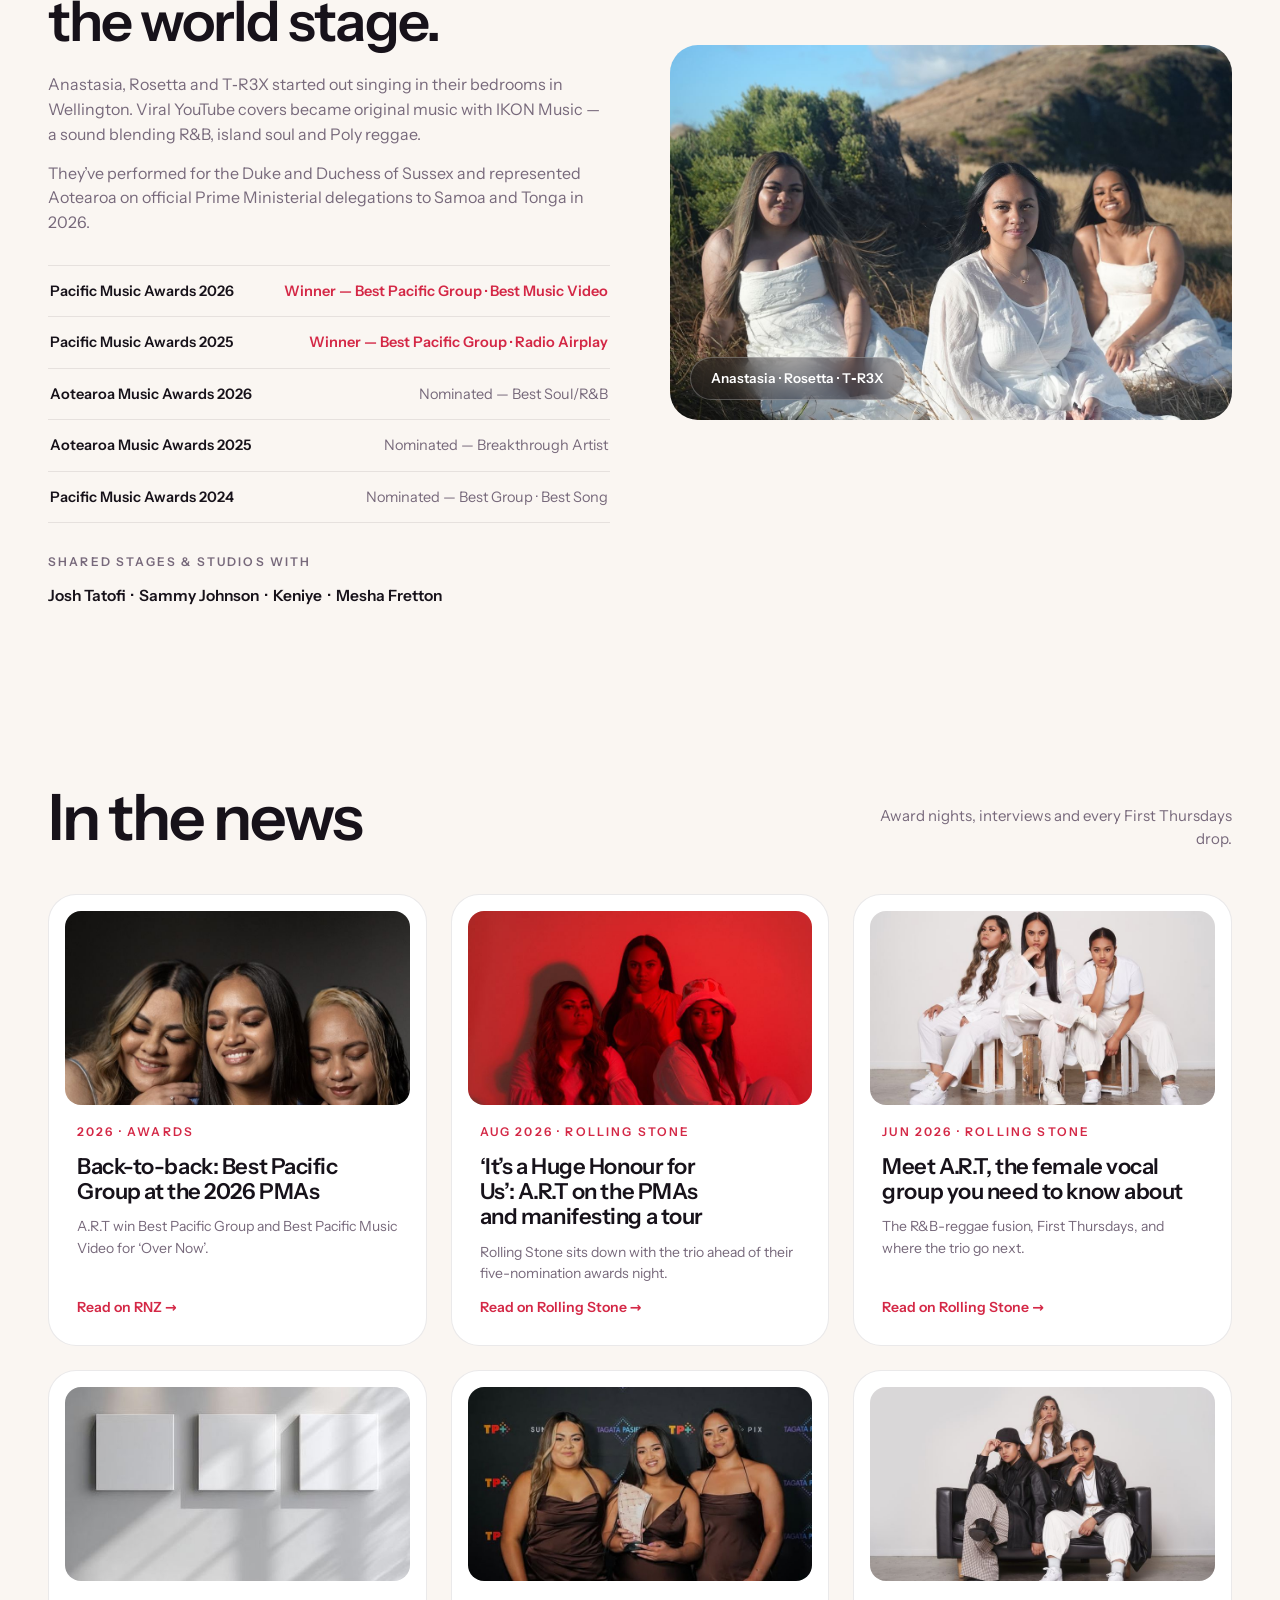
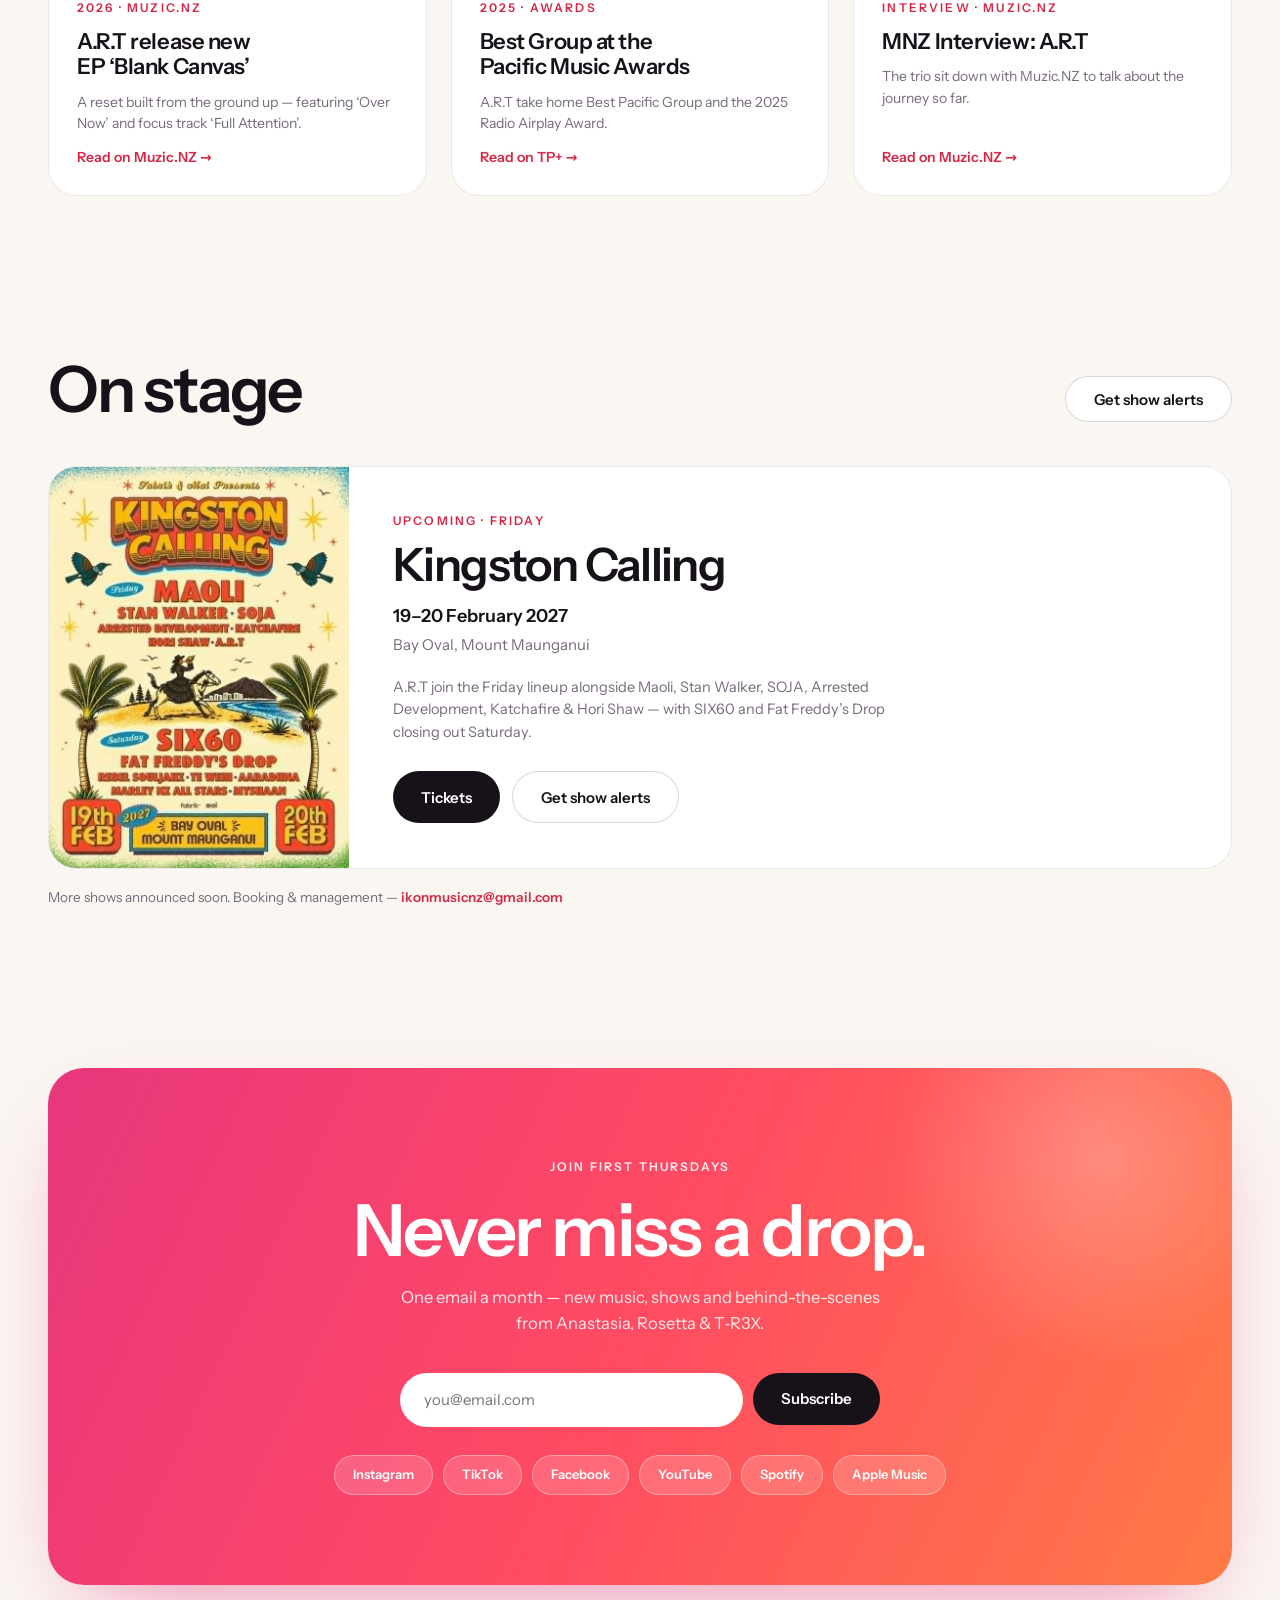
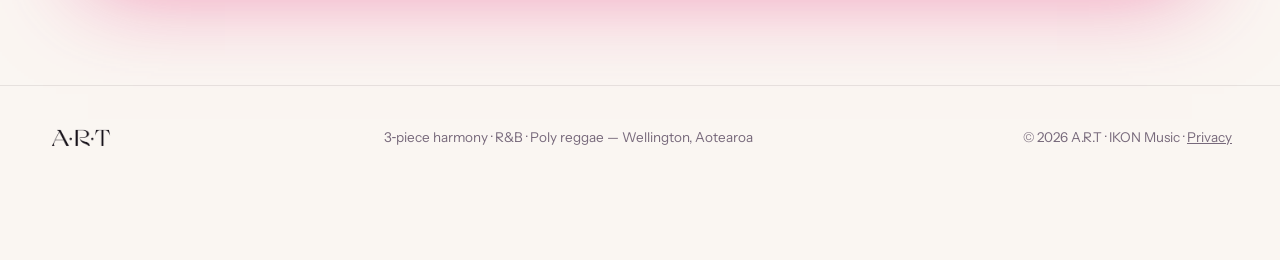
==== commit bbd90048: "Fix site gaps: sticky nav, ticket link, platform links, a11y - Pill nav is fixed for the whole page," ====
--- a/index.html
+++ b/index.html
@@ -21,14 +21,16 @@
   <meta property="og:description" content="Wellington's back-to-back Pacific Music Award-winning vocal trio. New music every first Thursday.">
   <meta property="og:type" content="website">
   <meta property="og:url" content="https://artmusic.co.nz/">
-  <meta property="og:image" content="https://artmusic.co.nz/assets/img/hero-desktop.jpg">
+  <meta property="og:image" content="https://artmusic.co.nz/assets/img/og-image.jpg">
+  <meta property="og:image:width" content="1200">
+  <meta property="og:image:height" content="630">
   <meta property="og:site_name" content="A.R.T">
   <meta property="og:locale" content="en_NZ">
 
   <meta name="twitter:card" content="summary_large_image">
   <meta name="twitter:title" content="A.R.T — Three voices. One harmony.">
   <meta name="twitter:description" content="Wellington's back-to-back Pacific Music Award-winning vocal trio. New music every first Thursday.">
-  <meta name="twitter:image" content="https://artmusic.co.nz/assets/img/hero-desktop.jpg">
+  <meta name="twitter:image" content="https://artmusic.co.nz/assets/img/og-image.jpg">
 
   <link rel="icon" href="favicon.ico" sizes="any">
   <link rel="icon" type="image/png" sizes="32x32" href="favicon-32.png">
@@ -70,6 +72,7 @@
     ],
     "sameAs": [
       "https://open.spotify.com/artist/6cJ05UAQ2Yab1UBcf5CrBU",
+      "https://music.apple.com/nz/artist/a-r-t/1566815969",
       "https://www.instagram.com/a.r.tmusic",
       "https://www.tiktok.com/@a.r.t_musicnz",
       "https://www.facebook.com/A.R.TMUSICNZ/",
@@ -107,6 +110,7 @@
   </script>
 </head>
 <body>
+  <a class="skip" href="#main">Skip to content</a>
 
   <!-- ================= HERO ================= -->
   <header class="hero" id="top">
@@ -126,8 +130,9 @@
             <a href="#story">Story</a>
             <a href="#news">News</a>
             <a href="#live">Live</a>
+            <a href="#connect">Connect</a>
           </nav>
-          <a class="btn btn--white" href="https://open.spotify.com/artist/6cJ05UAQ2Yab1UBcf5CrBU">
+          <a class="btn btn--white" href="https://open.spotify.com/artist/6cJ05UAQ2Yab1UBcf5CrBU" target="_blank" rel="noopener">
             <svg width="13" height="13" viewBox="0 0 24 24" fill="currentColor" aria-hidden="true"><path d="M8 5v14l11-7z"/></svg>Listen
           </a>
         </div>
@@ -140,19 +145,19 @@
         <div class="hero__aside">
           <p class="hero__tag">3&#8209;piece harmony · R&amp;B · Poly reggae. From Wellington, Aotearoa.</p>
           <div class="hero__socials">
-            <a href="https://open.spotify.com/artist/6cJ05UAQ2Yab1UBcf5CrBU" class="glass social-icon" aria-label="A.R.T on Spotify">
+            <a href="https://open.spotify.com/artist/6cJ05UAQ2Yab1UBcf5CrBU" class="glass social-icon" aria-label="A.R.T on Spotify" target="_blank" rel="noopener">
               <svg width="19" height="19" viewBox="0 0 24 24" fill="currentColor" aria-hidden="true"><path d="M12 2a10 10 0 100 20 10 10 0 000-20zm4.6 14.4a.62.62 0 01-.86.21c-2.35-1.44-5.3-1.76-8.79-.96a.62.62 0 11-.28-1.21c3.8-.87 7.08-.5 9.72 1.11.29.18.38.56.21.85zm1.23-2.74a.78.78 0 01-1.07.26c-2.69-1.65-6.79-2.13-9.97-1.17a.78.78 0 11-.45-1.49c3.63-1.1 8.15-.56 11.24 1.33.36.22.48.7.25 1.07zm.11-2.85C14.03 8.05 8.2 7.88 5.14 8.81a.94.94 0 11-.54-1.8c3.52-1.06 9.96-.86 13.4 1.18a.94.94 0 11-.96 1.62z"/></svg>
             </a>
-            <a href="https://www.instagram.com/a.r.tmusic" class="glass social-icon" aria-label="A.R.T on Instagram">
+            <a href="https://www.instagram.com/a.r.tmusic" class="glass social-icon" aria-label="A.R.T on Instagram" target="_blank" rel="noopener">
               <svg width="18" height="18" viewBox="0 0 24 24" fill="none" stroke="currentColor" stroke-width="1.8" aria-hidden="true"><rect x="3" y="3" width="18" height="18" rx="5"/><circle cx="12" cy="12" r="4"/><circle cx="17.5" cy="6.5" r="1.1" fill="currentColor" stroke="none"/></svg>
             </a>
-            <a href="https://www.tiktok.com/@a.r.t_musicnz" class="glass social-icon" aria-label="A.R.T on TikTok">
+            <a href="https://www.tiktok.com/@a.r.t_musicnz" class="glass social-icon" aria-label="A.R.T on TikTok" target="_blank" rel="noopener">
               <svg width="17" height="17" viewBox="0 0 24 24" fill="currentColor" aria-hidden="true"><path d="M16.44 0c.08 1.53.63 3.09 1.75 4.17 1.12 1.11 2.7 1.62 4.24 1.79v4.03c-1.44-.05-2.89-.35-4.2-.97-.57-.26-1.1-.59-1.62-.93-.01 2.92.01 5.84-.02 8.75-.08 1.4-.54 2.79-1.35 3.94-1.31 1.92-3.58 3.17-5.91 3.21-1.43.08-2.86-.31-4.08-1.03-2.02-1.19-3.44-3.37-3.65-5.71-.02-.5-.03-1-.01-1.49.18-1.9 1.12-3.72 2.58-4.96 1.66-1.44 3.98-2.13 6.15-1.72.02 1.48-.04 2.96-.04 4.44-.99-.32-2.15-.23-3.02.37-.63.41-1.11 1.04-1.36 1.75-.21.51-.15 1.08-.14 1.62.24 1.64 1.82 3.02 3.5 2.87 1.12-.01 2.19-.66 2.77-1.61.19-.33.4-.67.41-1.06.1-1.79.06-3.57.07-5.36.01-4.03-.01-8.05.02-12.07z"/></svg>
             </a>
-            <a href="https://www.youtube.com/channel/UCDyeo3YJV4FashJvxd60JGQ" class="glass social-icon" aria-label="A.R.T on YouTube">
+            <a href="https://www.youtube.com/channel/UCDyeo3YJV4FashJvxd60JGQ" class="glass social-icon" aria-label="A.R.T on YouTube" target="_blank" rel="noopener">
               <svg width="20" height="20" viewBox="0 0 24 24" fill="currentColor" aria-hidden="true"><path d="M23 8.2a3 3 0 00-2.1-2.12C19 5.5 12 5.5 12 5.5s-7 0-8.9.58A3 3 0 001 8.2 31 31 0 00.6 12 31 31 0 001 15.8a3 3 0 002.1 2.12C5 18.5 12 18.5 12 18.5s7 0 8.9-.58A3 3 0 0023 15.8 31 31 0 0023.4 12 31 31 0 0023 8.2zM9.75 14.6V9.4l4.5 2.6z"/></svg>
             </a>
-            <a href="https://www.facebook.com/A.R.TMUSICNZ/" class="glass social-icon" aria-label="A.R.T on Facebook">
+            <a href="https://www.facebook.com/A.R.TMUSICNZ/" class="glass social-icon" aria-label="A.R.T on Facebook" target="_blank" rel="noopener">
               <svg width="18" height="18" viewBox="0 0 24 24" fill="currentColor" aria-hidden="true"><path d="M14 9h3V6h-3c-2 0-3.5 1.6-3.5 3.6V11H8v3h2.5v7h3v-7H16l.5-3h-3V9.6c0-.4.2-.6.6-.6z"/></svg>
             </a>
           </div>
@@ -164,19 +169,21 @@
       <svg width="11" height="11" viewBox="0 0 24 24" fill="none" stroke="currentColor" stroke-width="2.4" stroke-linecap="round"><path d="M12 4v16M6 14l6 6 6-6"/></svg>Scroll
     </div>
 
-    <nav class="pillnav" aria-label="Section navigation">
-      <a href="#top" class="pillnav__home" aria-label="Top of page">
-        <svg width="17" height="17" viewBox="0 0 24 24" fill="none" stroke="#fff" stroke-width="2.1" stroke-linecap="round" stroke-linejoin="round" aria-hidden="true"><path d="M3 10.5L12 3l9 7.5V21H3z"/></svg>
-      </a>
-      <a href="#music" class="pillnav__link">Music</a>
-      <a href="#watch" class="pillnav__link">Watch</a>
-      <a href="#story" class="pillnav__link">Story</a>
-      <a href="#live" class="pillnav__link">Live</a>
-      <a href="#connect" class="pillnav__link">Connect</a>
-    </nav>
   </header>
 
-  <main>
+  <nav class="pillnav" aria-label="Section navigation">
+    <a href="#top" class="pillnav__home" aria-label="Top of page">
+      <svg width="17" height="17" viewBox="0 0 24 24" fill="none" stroke="#fff" stroke-width="2.1" stroke-linecap="round" stroke-linejoin="round" aria-hidden="true"><path d="M3 10.5L12 3l9 7.5V21H3z"/></svg>
+    </a>
+    <a href="#music" class="pillnav__link">Music</a>
+    <a href="#watch" class="pillnav__link">Watch</a>
+    <a href="#story" class="pillnav__link">Story</a>
+    <a href="#news" class="pillnav__link">News</a>
+    <a href="#live" class="pillnav__link">Live</a>
+    <a href="#connect" class="pillnav__link">Connect</a>
+  </nav>
+
+  <main id="main">
 
     <!-- ================= STATS ================= -->
     <section class="stats" aria-label="Highlights">
@@ -200,11 +207,12 @@
             <h2>New music, the first Thursday of every month.</h2>
             <p>A single a month, all year — the latest is <strong><!-- AUTO:LATEST-NAME -->A Wedding Song<!-- /AUTO:LATEST-NAME --></strong>. Catch up on all the 2026 drops below.</p>
             <div class="latest__actions">
-              <!-- AUTO:LATEST-LINK --><a class="btn btn--grad" href="https://open.spotify.com/track/710uVoDWCzLsrnvwKJZcFw">
+              <!-- AUTO:LATEST-LINK --><a class="btn btn--grad" href="https://open.spotify.com/track/710uVoDWCzLsrnvwKJZcFw" target="_blank" rel="noopener">
                 <svg width="15" height="15" viewBox="0 0 24 24" fill="#fff" aria-hidden="true"><path d="M8 5v14l11-7z"/></svg>Play A Wedding Song
               </a><!-- /AUTO:LATEST-LINK -->
               <a class="btn btn--soft" href="#connect">Remind me</a>
             </div>
+            <p class="latest__also">Also on <a href="https://music.apple.com/nz/artist/a-r-t/1566815969" target="_blank" rel="noopener">Apple Music</a> · <a href="https://music.youtube.com/channel/UCDyeo3YJV4FashJvxd60JGQ" target="_blank" rel="noopener">YouTube Music</a> · <a href="https://www.youtube.com/@ARTMusicNZ" target="_blank" rel="noopener">YouTube</a></p>
           </div>
         </div>
       </div>
@@ -223,103 +231,103 @@
             <!-- AUTO:NEW-RELEASES -->
             <div class="track">
               <div class="track__meta">
-                <img class="track__art" src="https://i.scdn.co/image/ab67616d00001e028b9d04af58fd5a391e631b00" alt="">
+                <img class="track__art" loading="lazy" width="56" height="56" src="https://i.scdn.co/image/ab67616d00001e028b9d04af58fd5a391e631b00" alt="">
                 <div>
                   <div class="track__title">A Wedding Song</div>
                   <div class="track__sub">Single · 2026 · First Thursdays</div>
                 </div>
               </div>
-              <a class="play" href="https://open.spotify.com/track/710uVoDWCzLsrnvwKJZcFw" aria-label="Play A Wedding Song on Spotify"><svg width="14" height="14" viewBox="0 0 24 24" fill="#fff" aria-hidden="true"><path d="M8 5v14l11-7z"/></svg></a>
-            </div>
-            <div class="track">
-              <div class="track__meta">
-                <img class="track__art" src="https://i.scdn.co/image/ab67616d00001e02beb8890ec10882c692a01929" alt="">
+              <a class="play play--grad" href="https://open.spotify.com/track/710uVoDWCzLsrnvwKJZcFw" aria-label="Play A Wedding Song on Spotify" target="_blank" rel="noopener"><svg width="14" height="14" viewBox="0 0 24 24" fill="#fff" aria-hidden="true"><path d="M8 5v14l11-7z"/></svg></a>
+            </div>
+            <div class="track">
+              <div class="track__meta">
+                <img class="track__art" loading="lazy" width="56" height="56" src="https://i.scdn.co/image/ab67616d00001e02beb8890ec10882c692a01929" alt="">
                 <div>
                   <div class="track__title">Die From A Broken Heart</div>
                   <div class="track__sub">Single · 2026 · with MITI</div>
                 </div>
               </div>
-              <a class="play" href="https://open.spotify.com/track/4ApY4altE9Qc7KZpJa9iny" aria-label="Play Die From A Broken Heart on Spotify"><svg width="14" height="14" viewBox="0 0 24 24" fill="#fff" aria-hidden="true"><path d="M8 5v14l11-7z"/></svg></a>
-            </div>
-            <div class="track">
-              <div class="track__meta">
-                <img class="track__art" src="assets/img/cover-lookatme.jpg" alt="">
+              <a class="play" href="https://open.spotify.com/track/4ApY4altE9Qc7KZpJa9iny" aria-label="Play Die From A Broken Heart on Spotify" target="_blank" rel="noopener"><svg width="14" height="14" viewBox="0 0 24 24" fill="#fff" aria-hidden="true"><path d="M8 5v14l11-7z"/></svg></a>
+            </div>
+            <div class="track">
+              <div class="track__meta">
+                <img class="track__art" loading="lazy" width="56" height="56" src="assets/img/cover-lookatme.jpg" alt="">
                 <div>
                   <div class="track__title">Look At Me</div>
-                  <div class="track__sub">Latest single · 2026 · First Thursdays</div>
-                </div>
-              </div>
-              <a class="play play--grad" href="https://open.spotify.com/track/38aiEXAczaCvUqGKsfANxE" aria-label="Play Look At Me on Spotify"><svg width="14" height="14" viewBox="0 0 24 24" fill="#fff" aria-hidden="true"><path d="M8 5v14l11-7z"/></svg></a>
-            </div>
-            <div class="track">
-              <div class="track__meta">
-                <img class="track__art" src="assets/img/cover-heaven.jpg" alt="">
+                  <div class="track__sub">Single · 2026 · First Thursdays</div>
+                </div>
+              </div>
+              <a class="play" href="https://open.spotify.com/track/38aiEXAczaCvUqGKsfANxE" aria-label="Play Look At Me on Spotify" target="_blank" rel="noopener"><svg width="14" height="14" viewBox="0 0 24 24" fill="#fff" aria-hidden="true"><path d="M8 5v14l11-7z"/></svg></a>
+            </div>
+            <div class="track">
+              <div class="track__meta">
+                <img class="track__art" loading="lazy" width="56" height="56" src="assets/img/cover-heaven.jpg" alt="">
                 <div>
                   <div class="track__title">Heaven</div>
                   <div class="track__sub">Single · 2026 · with Mesha Fretton</div>
                 </div>
               </div>
-              <a class="play" href="https://open.spotify.com/track/7C0BvP7xHgZ0fFew9NeLII" aria-label="Play Heaven on Spotify"><svg width="14" height="14" viewBox="0 0 24 24" fill="#fff" aria-hidden="true"><path d="M8 5v14l11-7z"/></svg></a>
-            </div>
-            <div class="track">
-              <div class="track__meta">
-                <img class="track__art" src="assets/img/cover-ohsogood.jpg" alt="">
+              <a class="play" href="https://open.spotify.com/track/7C0BvP7xHgZ0fFew9NeLII" aria-label="Play Heaven on Spotify" target="_blank" rel="noopener"><svg width="14" height="14" viewBox="0 0 24 24" fill="#fff" aria-hidden="true"><path d="M8 5v14l11-7z"/></svg></a>
+            </div>
+            <div class="track">
+              <div class="track__meta">
+                <img class="track__art" loading="lazy" width="56" height="56" src="assets/img/cover-ohsogood.jpg" alt="">
                 <div>
                   <div class="track__title">Oh So Good</div>
                   <div class="track__sub">Single · 2026 · First Thursdays</div>
                 </div>
               </div>
-              <a class="play" href="https://open.spotify.com/track/3JrukGLSP1Hl4dRcpBlqh2" aria-label="Play Oh So Good on Spotify"><svg width="14" height="14" viewBox="0 0 24 24" fill="#fff" aria-hidden="true"><path d="M8 5v14l11-7z"/></svg></a>
-            </div>
-            <div class="track">
-              <div class="track__meta">
-                <img class="track__art" src="assets/img/cover-givinitup.jpg" alt="">
+              <a class="play" href="https://open.spotify.com/track/3JrukGLSP1Hl4dRcpBlqh2" aria-label="Play Oh So Good on Spotify" target="_blank" rel="noopener"><svg width="14" height="14" viewBox="0 0 24 24" fill="#fff" aria-hidden="true"><path d="M8 5v14l11-7z"/></svg></a>
+            </div>
+            <div class="track">
+              <div class="track__meta">
+                <img class="track__art" loading="lazy" width="56" height="56" src="assets/img/cover-givinitup.jpg" alt="">
                 <div>
                   <div class="track__title">Givin&rsquo; It Up</div>
                   <div class="track__sub">Single · 2026 · with Keniye</div>
                 </div>
               </div>
-              <a class="play" href="https://open.spotify.com/track/6cYUDBw0eNL8rpwT22mMC0" aria-label="Play Givin' It Up on Spotify"><svg width="14" height="14" viewBox="0 0 24 24" fill="#fff" aria-hidden="true"><path d="M8 5v14l11-7z"/></svg></a>
-            </div>
-            <div class="track">
-              <div class="track__meta">
-                <img class="track__art" src="assets/img/cover-pelemoana.jpg" alt="">
+              <a class="play" href="https://open.spotify.com/track/6cYUDBw0eNL8rpwT22mMC0" aria-label="Play Givin' It Up on Spotify" target="_blank" rel="noopener"><svg width="14" height="14" viewBox="0 0 24 24" fill="#fff" aria-hidden="true"><path d="M8 5v14l11-7z"/></svg></a>
+            </div>
+            <div class="track">
+              <div class="track__meta">
+                <img class="track__art" loading="lazy" width="56" height="56" src="assets/img/cover-pelemoana.jpg" alt="">
                 <div>
                   <div class="track__title">Pele Moana</div>
                   <div class="track__sub">Single · 2026</div>
                 </div>
               </div>
-              <a class="play" href="https://open.spotify.com/track/56gXQP31h994nN19IQngjb" aria-label="Play Pele Moana on Spotify"><svg width="14" height="14" viewBox="0 0 24 24" fill="#fff" aria-hidden="true"><path d="M8 5v14l11-7z"/></svg></a>
-            </div>
-            <div class="track">
-              <div class="track__meta">
-                <img class="track__art" src="assets/img/cover-iwishitwould.jpg" alt="">
+              <a class="play" href="https://open.spotify.com/track/56gXQP31h994nN19IQngjb" aria-label="Play Pele Moana on Spotify" target="_blank" rel="noopener"><svg width="14" height="14" viewBox="0 0 24 24" fill="#fff" aria-hidden="true"><path d="M8 5v14l11-7z"/></svg></a>
+            </div>
+            <div class="track">
+              <div class="track__meta">
+                <img class="track__art" loading="lazy" width="56" height="56" src="assets/img/cover-iwishitwould.jpg" alt="">
                 <div>
                   <div class="track__title">I Wish It Would</div>
                   <div class="track__sub">Single · 2026</div>
                 </div>
               </div>
-              <a class="play" href="https://open.spotify.com/track/2ZSsyISuLWthKUXOPWzSxC" aria-label="Play I Wish It Would on Spotify"><svg width="14" height="14" viewBox="0 0 24 24" fill="#fff" aria-hidden="true"><path d="M8 5v14l11-7z"/></svg></a>
-            </div>
-            <div class="track">
-              <div class="track__meta">
-                <img class="track__art" src="assets/img/cover-fullattention.jpg" alt="">
+              <a class="play" href="https://open.spotify.com/track/2ZSsyISuLWthKUXOPWzSxC" aria-label="Play I Wish It Would on Spotify" target="_blank" rel="noopener"><svg width="14" height="14" viewBox="0 0 24 24" fill="#fff" aria-hidden="true"><path d="M8 5v14l11-7z"/></svg></a>
+            </div>
+            <div class="track">
+              <div class="track__meta">
+                <img class="track__art" loading="lazy" width="56" height="56" src="assets/img/cover-fullattention.jpg" alt="">
                 <div>
                   <div class="track__title">Over Now · Rain · Full Attention + more</div>
                   <div class="track__sub">From the EP &lsquo;Blank Canvas&rsquo; · 2026</div>
                 </div>
               </div>
-              <a class="play" href="https://open.spotify.com/album/2TPhTV5Oh2uE0g4RMqcDYm" aria-label="Open the Blank Canvas EP on Spotify"><svg width="14" height="14" viewBox="0 0 24 24" fill="#fff" aria-hidden="true"><path d="M8 5v14l11-7z"/></svg></a>
-            </div>
-            <div class="track">
-              <div class="track__meta">
-                <img class="track__art" src="assets/img/ep-nanasgarage.jpg" alt="">
+              <a class="play" href="https://open.spotify.com/album/2TPhTV5Oh2uE0g4RMqcDYm" aria-label="Open the Blank Canvas EP on Spotify" target="_blank" rel="noopener"><svg width="14" height="14" viewBox="0 0 24 24" fill="#fff" aria-hidden="true"><path d="M8 5v14l11-7z"/></svg></a>
+            </div>
+            <div class="track">
+              <div class="track__meta">
+                <img class="track__art" loading="lazy" width="56" height="56" src="assets/img/ep-nanasgarage.jpg" alt="">
                 <div>
                   <div class="track__title">La Vie Dansante · Fia Vaai · Summertime + more</div>
                   <div class="track__sub">From the EP &lsquo;Nana&rsquo;s Garage&rsquo; · 2025</div>
                 </div>
               </div>
-              <a class="play" href="https://open.spotify.com/album/5t0cViwasKbh1tHKYBSzXS" aria-label="Open the Nana's Garage EP on Spotify"><svg width="14" height="14" viewBox="0 0 24 24" fill="#fff" aria-hidden="true"><path d="M8 5v14l11-7z"/></svg></a>
+              <a class="play" href="https://open.spotify.com/album/5t0cViwasKbh1tHKYBSzXS" aria-label="Open the Nana's Garage EP on Spotify" target="_blank" rel="noopener"><svg width="14" height="14" viewBox="0 0 24 24" fill="#fff" aria-hidden="true"><path d="M8 5v14l11-7z"/></svg></a>
             </div>
             <div class="track">
               <div class="track__meta">
@@ -329,37 +337,37 @@
                   <div class="track__sub">Breakout single · 2024 · Samoan verse · 800K+ views</div>
                 </div>
               </div>
-              <a class="play" href="https://www.youtube.com/@ARTMusicNZ" aria-label="Play When He Was Mine on YouTube"><svg width="14" height="14" viewBox="0 0 24 24" fill="#fff" aria-hidden="true"><path d="M8 5v14l11-7z"/></svg></a>
+              <a class="play" href="https://open.spotify.com/album/0M1CqAlfmSaJ6HnneFqyEf" aria-label="Play When He Was Mine on Spotify" target="_blank" rel="noopener"><svg width="14" height="14" viewBox="0 0 24 24" fill="#fff" aria-hidden="true"><path d="M8 5v14l11-7z"/></svg></a>
             </div>
             <div class="track">
               <div class="track__meta">
                 <div class="track__tile"><img src="assets/img/logo-white.png" alt=""></div>
                 <div>
                   <div class="track__title">Easy</div>
-                  <div class="track__sub">Single · 2024 · on YouTube</div>
-                </div>
-              </div>
-              <a class="play" href="https://www.youtube.com/@ARTMusicNZ" aria-label="Play Easy on YouTube"><svg width="14" height="14" viewBox="0 0 24 24" fill="#fff" aria-hidden="true"><path d="M8 5v14l11-7z"/></svg></a>
+                  <div class="track__sub">Single · 2024</div>
+                </div>
+              </div>
+              <a class="play" href="https://open.spotify.com/album/3ai6HZac9MtHQrOkxQlhWS" aria-label="Play Easy on Spotify" target="_blank" rel="noopener"><svg width="14" height="14" viewBox="0 0 24 24" fill="#fff" aria-hidden="true"><path d="M8 5v14l11-7z"/></svg></a>
             </div>
           </div>
 
           <div class="eps">
             <div class="card ep">
-              <img src="assets/img/ep-blankcanvas.jpg" alt="Blank Canvas EP cover art" width="640" height="640">
+              <img src="assets/img/ep-blankcanvas.jpg" alt="Blank Canvas EP cover art" loading="lazy" width="640" height="640">
               <div class="ep__body">
                 <div class="label label--coral">EP · 2026</div>
                 <h3>Blank Canvas</h3>
-                <a class="btn btn--ink" href="https://open.spotify.com/album/2TPhTV5Oh2uE0g4RMqcDYm">
+                <a class="btn btn--ink" href="https://open.spotify.com/album/2TPhTV5Oh2uE0g4RMqcDYm" target="_blank" rel="noopener">
                   <svg width="13" height="13" viewBox="0 0 24 24" fill="#fff" aria-hidden="true"><path d="M8 5v14l11-7z"/></svg>Listen on Spotify
                 </a>
               </div>
             </div>
             <div class="card ep">
-              <img src="assets/img/ep-nanasgarage.jpg" alt="Nana's Garage EP cover art" width="640" height="640">
+              <img src="assets/img/ep-nanasgarage.jpg" alt="Nana's Garage EP cover art" loading="lazy" width="640" height="640">
               <div class="ep__body">
                 <div class="label label--coral">EP · 2025</div>
                 <h3>Nana&rsquo;s Garage</h3>
-                <a class="btn btn--ink" href="https://open.spotify.com/album/5t0cViwasKbh1tHKYBSzXS">
+                <a class="btn btn--ink" href="https://open.spotify.com/album/5t0cViwasKbh1tHKYBSzXS" target="_blank" rel="noopener">
                   <svg width="13" height="13" viewBox="0 0 24 24" fill="#fff" aria-hidden="true"><path d="M8 5v14l11-7z"/></svg>Listen on Spotify
                 </a>
               </div>
@@ -375,7 +383,7 @@
       <div class="wrap">
         <div class="section-head">
           <h2>Watch</h2>
-          <p><a href="https://www.youtube.com/@ARTMusicNZ" style="color:var(--coral);font-weight:600">Subscribe on YouTube &rarr;</a></p>
+          <p><a href="https://www.youtube.com/@ARTMusicNZ" class="textlink" target="_blank" rel="noopener">Subscribe on YouTube &rarr;</a></p>
         </div>
         <!-- AUTO:WATCH-FEATURE -->
 <figure class="video video--feature">
@@ -459,7 +467,7 @@
         </div>
 
         <div class="story__photo">
-          <img src="assets/img/coast.jpg" alt="Anastasia, Rosetta and T-R3X on the Wellington coast" width="1400" height="935">
+          <img src="assets/img/coast.jpg" alt="Anastasia, Rosetta and T-R3X on the Wellington coast" loading="lazy" width="1400" height="935">
           <div class="glass story__names">Anastasia · Rosetta · T&#8209;R3X</div>
         </div>
       </div>
@@ -474,12 +482,12 @@
         </div>
         <!-- Cards render from data/art-news.json (edited via the admin panel) -->
         <div class="news__grid" id="news-grid"><!-- AUTO:NEWS -->
-          <article class="card news-card"><img class="news-card__img" src="assets/img/news-pma26.jpg" alt="A.R.T press portrait"><div class="news-card__body"><div class="label label--coral">2026 · Awards</div><h3>Back-to-back: Best Pacific Group at the 2026 PMAs</h3><p>A.R.T win Best Pacific Group and Best Pacific Music Video for ‘Over Now’.</p><a class="news-card__link" href="https://www.rnz.co.nz/life/music/all-the-winners-at-the-2026-pacific-music-awards" target="_blank" rel="noopener">Read on RNZ &rarr;</a></div></article>
-          <article class="card news-card"><img class="news-card__img" src="assets/img/news-rs-tour.jpg" alt="A.R.T in red studio light"><div class="news-card__body"><div class="label label--coral">Aug 2026 · Rolling Stone</div><h3>‘It’s a Huge Honour for Us’: A.R.T on the PMAs and manifesting a tour</h3><p>Rolling Stone sits down with the trio ahead of their five-nomination awards night.</p><a class="news-card__link" href="https://au.rollingstone.com/music/music-features/art-interview-pacific-music-awards-tour-more-99680" target="_blank" rel="noopener">Read on Rolling Stone &rarr;</a></div></article>
-          <article class="card news-card"><img class="news-card__img" src="assets/img/news-rs-meet.jpg" alt="A.R.T in white studio outfits"><div class="news-card__body"><div class="label label--coral">Jun 2026 · Rolling Stone</div><h3>Meet A.R.T, the female vocal group you need to know about</h3><p>The R&amp;B-reggae fusion, First Thursdays, and where the trio go next.</p><a class="news-card__link" href="https://au.rollingstone.com/music/music-features/art-interview-up-and-coming-aotearoa-artists-97207" target="_blank" rel="noopener">Read on Rolling Stone &rarr;</a></div></article>
-          <article class="card news-card"><img class="news-card__img" src="assets/img/ep-blankcanvas.jpg" alt="Blank Canvas EP cover art"><div class="news-card__body"><div class="label label--coral">2026 · Muzic.NZ</div><h3>A.R.T release new EP ‘Blank Canvas’</h3><p>A reset built from the ground up — featuring ‘Over Now’ and focus track ‘Full Attention’.</p><a class="news-card__link" href="https://www.muzic.nz/news/a-r-t-release-new-ep-blank-canvas/" target="_blank" rel="noopener">Read on Muzic.NZ &rarr;</a></div></article>
-          <article class="card news-card"><img class="news-card__img" src="assets/img/news-trophy.jpg" alt="A.R.T holding their award"><div class="news-card__body"><div class="label label--coral">2025 · Awards</div><h3>Best Group at the Pacific Music Awards</h3><p>A.R.T take home Best Pacific Group and the 2025 Radio Airplay Award.</p><a class="news-card__link" href="https://tpplus.co.nz/arts-music/a-r-t-2025-pacific-music-awards/" target="_blank" rel="noopener">Read on TP+ &rarr;</a></div></article>
-          <article class="card news-card"><img class="news-card__img" src="assets/img/news-mnz.jpg" alt="A.R.T press photo"><div class="news-card__body"><div class="label label--coral">Interview · Muzic.NZ</div><h3>MNZ Interview: A.R.T</h3><p>The trio sit down with Muzic.NZ to talk about the journey so far.</p><a class="news-card__link" href="https://www.muzic.nz/interviews/mnz-interview-a-r-t" target="_blank" rel="noopener">Read on Muzic.NZ &rarr;</a></div></article>
+          <article class="card news-card"><img class="news-card__img" src="assets/img/news-pma26.jpg" alt="A.R.T press portrait" loading="lazy" width="800" height="450"><div class="news-card__body"><div class="label label--coral">2026 · Awards</div><h3>Back-to-back: Best Pacific Group at the 2026 PMAs</h3><p>A.R.T win Best Pacific Group and Best Pacific Music Video for ‘Over Now’.</p><a class="news-card__link" href="https://www.rnz.co.nz/life/music/all-the-winners-at-the-2026-pacific-music-awards" target="_blank" rel="noopener">Read on RNZ &rarr;</a></div></article>
+          <article class="card news-card"><img class="news-card__img" src="assets/img/news-rs-tour.jpg" alt="A.R.T in red studio light" loading="lazy" width="800" height="450"><div class="news-card__body"><div class="label label--coral">Aug 2026 · Rolling Stone</div><h3>‘It’s a Huge Honour for Us’: A.R.T on the PMAs and manifesting a tour</h3><p>Rolling Stone sits down with the trio ahead of their five-nomination awards night.</p><a class="news-card__link" href="https://au.rollingstone.com/music/music-features/art-interview-pacific-music-awards-tour-more-99680" target="_blank" rel="noopener">Read on Rolling Stone &rarr;</a></div></article>
+          <article class="card news-card"><img class="news-card__img" src="assets/img/news-rs-meet.jpg" alt="A.R.T in white studio outfits" loading="lazy" width="800" height="450"><div class="news-card__body"><div class="label label--coral">Jun 2026 · Rolling Stone</div><h3>Meet A.R.T, the female vocal group you need to know about</h3><p>The R&amp;B-reggae fusion, First Thursdays, and where the trio go next.</p><a class="news-card__link" href="https://au.rollingstone.com/music/music-features/art-interview-up-and-coming-aotearoa-artists-97207" target="_blank" rel="noopener">Read on Rolling Stone &rarr;</a></div></article>
+          <article class="card news-card"><img class="news-card__img" src="assets/img/ep-blankcanvas.jpg" alt="Blank Canvas EP cover art" loading="lazy" width="800" height="450"><div class="news-card__body"><div class="label label--coral">2026 · Muzic.NZ</div><h3>A.R.T release new EP ‘Blank Canvas’</h3><p>A reset built from the ground up — featuring ‘Over Now’ and focus track ‘Full Attention’.</p><a class="news-card__link" href="https://www.muzic.nz/news/a-r-t-release-new-ep-blank-canvas/" target="_blank" rel="noopener">Read on Muzic.NZ &rarr;</a></div></article>
+          <article class="card news-card"><img class="news-card__img" src="assets/img/news-trophy.jpg" alt="A.R.T holding their award" loading="lazy" width="800" height="450"><div class="news-card__body"><div class="label label--coral">2025 · Awards</div><h3>Best Group at the Pacific Music Awards</h3><p>A.R.T take home Best Pacific Group and the 2025 Radio Airplay Award.</p><a class="news-card__link" href="https://tpplus.co.nz/arts-music/a-r-t-2025-pacific-music-awards/" target="_blank" rel="noopener">Read on TP+ &rarr;</a></div></article>
+          <article class="card news-card"><img class="news-card__img" src="assets/img/news-mnz.jpg" alt="A.R.T press photo" loading="lazy" width="800" height="450"><div class="news-card__body"><div class="label label--coral">Interview · Muzic.NZ</div><h3>MNZ Interview: A.R.T</h3><p>The trio sit down with Muzic.NZ to talk about the journey so far.</p><a class="news-card__link" href="https://www.muzic.nz/interviews/mnz-interview-a-r-t" target="_blank" rel="noopener">Read on Muzic.NZ &rarr;</a></div></article>
           <!-- /AUTO:NEWS --></div>
       </div>
     </section>
@@ -489,11 +497,11 @@
       <div class="wrap">
         <div class="section-head">
           <h2>On stage</h2>
-          <a class="btn btn--soft" href="#connect" style="height:46px">Get show alerts</a>
+          <a class="btn btn--soft btn--sm" href="#connect">Get show alerts</a>
         </div>
         <!-- Event cards render from data/art-events.json (edited via the admin panel) -->
         <div class="event-list" id="events-list"><!-- AUTO:EVENTS -->
-          <div class="card event"><a class="event__poster" href="assets/img/event-kingston-calling.jpg" target="_blank" rel="noopener" aria-label="View the Kingston Calling poster"><img src="assets/img/event-kingston-calling.jpg" alt="Kingston Calling festival poster — 19-20 February 2027, Bay Oval, Mount Maunganui"></a><div class="event__body"><div class="label label--coral">Upcoming · Friday</div><h3 class="event__name">Kingston Calling</h3><div class="event__date">19–20 February 2027</div><div class="event__venue">Bay Oval, Mount Maunganui</div><p class="event__lineup">A.R.T join the Friday lineup alongside Maoli, Stan Walker, SOJA, Arrested Development, Katchafire &amp; Hori Shaw — with SIX60 and Fat Freddy’s Drop closing out Saturday.</p><div class="event__actions"><span class="btn btn--ink event__soon" aria-disabled="true">Tickets on sale soon</span><a class="btn btn--soft" href="#connect">Get show alerts</a></div></div></div>
+          <div class="card event"><a class="event__poster" href="assets/img/event-kingston-calling.jpg" target="_blank" rel="noopener" aria-label="View the Kingston Calling poster"><img src="assets/img/event-kingston-calling.jpg" alt="Kingston Calling festival poster — 19-20 February 2027, Bay Oval, Mount Maunganui" loading="lazy"></a><div class="event__body"><div class="label label--coral">Upcoming · Friday</div><h3 class="event__name">Kingston Calling</h3><div class="event__date">19–20 February 2027</div><div class="event__venue">Bay Oval, Mount Maunganui</div><p class="event__lineup">A.R.T join the Friday lineup alongside Maoli, Stan Walker, SOJA, Arrested Development, Katchafire &amp; Hori Shaw — with SIX60 and Fat Freddy’s Drop closing out Saturday.</p><div class="event__actions"><a class="btn btn--ink" href="https://fabrik.flicket.co.nz/events/ad231c1e-5c68-45c3-bbfb-4272d80f0bab" target="_blank" rel="noopener">Tickets</a><a class="btn btn--soft" href="#connect">Get show alerts</a></div></div></div>
           <!-- /AUTO:EVENTS --></div>
         <p class="live__booking">More shows announced soon. Booking &amp; management — <a href="mailto:ikonmusicnz@gmail.com">ikonmusicnz@gmail.com</a></p>
       </div>
@@ -505,7 +513,7 @@
         <div class="connect__card">
           <div class="connect__glow" aria-hidden="true"></div>
           <div class="connect__inner">
-            <div class="label" style="color:rgba(255,255,255,.85)">Join First Thursdays</div>
+            <div class="label label--onpink">Join First Thursdays</div>
             <h2>Never miss a drop.</h2>
             <p>One email a month — new music, shows and behind-the-scenes from Anastasia, Rosetta &amp; T&#8209;R3X.</p>
             <!-- Interim signup: opens an email to management. Swap for Mailchimp/Beehiiv embed when ready. -->
@@ -514,11 +522,12 @@
               <button class="btn btn--ink" type="submit">Subscribe</button>
             </form>
             <div class="connect__socials">
-              <a href="https://www.instagram.com/a.r.tmusic" class="glass social-chip">Instagram</a>
-              <a href="https://www.tiktok.com/@a.r.t_musicnz" class="glass social-chip">TikTok</a>
-              <a href="https://www.facebook.com/A.R.TMUSICNZ/" class="glass social-chip">Facebook</a>
-              <a href="https://www.youtube.com/channel/UCDyeo3YJV4FashJvxd60JGQ" class="glass social-chip">YouTube</a>
-              <a href="https://open.spotify.com/artist/6cJ05UAQ2Yab1UBcf5CrBU" class="glass social-chip">Spotify</a>
+              <a href="https://www.instagram.com/a.r.tmusic" class="glass social-chip" target="_blank" rel="noopener">Instagram</a>
+              <a href="https://www.tiktok.com/@a.r.t_musicnz" class="glass social-chip" target="_blank" rel="noopener">TikTok</a>
+              <a href="https://www.facebook.com/A.R.TMUSICNZ/" class="glass social-chip" target="_blank" rel="noopener">Facebook</a>
+              <a href="https://www.youtube.com/channel/UCDyeo3YJV4FashJvxd60JGQ" class="glass social-chip" target="_blank" rel="noopener">YouTube</a>
+              <a href="https://open.spotify.com/artist/6cJ05UAQ2Yab1UBcf5CrBU" class="glass social-chip" target="_blank" rel="noopener">Spotify</a>
+              <a href="https://music.apple.com/nz/artist/a-r-t/1566815969" class="glass social-chip" target="_blank" rel="noopener">Apple Music</a>
             </div>
           </div>
         </div>
@@ -532,7 +541,7 @@
     <div class="wrap footer__row">
       <img class="footer__logo" src="assets/img/logo-dark.png" alt="A.R.T">
       <div>3&#8209;piece harmony · R&amp;B · Poly reggae — Wellington, Aotearoa</div>
-      <div>&copy; 2026 A.R.T · IKON Music · <a href="privacy.html" style="color:inherit;text-decoration:underline">Privacy</a></div>
+      <div>&copy; 2026 A.R.T · IKON Music · <a class="footer__link" href="privacy.html">Privacy</a></div>
     </div>
   </footer>
 
@@ -547,6 +556,26 @@
         + '?subject=' + encodeURIComponent('First Thursdays signup')
         + '&body=' + encodeURIComponent('Please add me to the A.R.T mailing list: ' + email);
     });
+  </script>
+
+  <script>
+    // Pill nav: highlight whichever section is on screen.
+    (function () {
+      var links = {};
+      document.querySelectorAll('.pillnav__link').forEach(function (a) { links[a.getAttribute('href').slice(1)] = a; });
+      if (!('IntersectionObserver' in window)) return;
+      var io = new IntersectionObserver(function (entries) {
+        entries.forEach(function (e) {
+          if (!e.isIntersecting) return;
+          Object.keys(links).forEach(function (id) {
+            var on = id === e.target.id;
+            links[id].classList.toggle('is-active', on);
+            if (on) links[id].setAttribute('aria-current', 'true'); else links[id].removeAttribute('aria-current');
+          });
+        });
+      }, { rootMargin: '-45% 0px -50% 0px' });
+      Object.keys(links).forEach(function (id) { var s = document.getElementById(id); if (s) io.observe(s); });
+    })();
   </script>
 
   <script>
--- a/css/styles.css
+++ b/css/styles.css
@@ -9,6 +9,7 @@
   --ink: #17121a;
   --ink2: #77697b;
   --coral: #ff4a63;
+  --coral-text: #d42846; /* coral for small text — passes 4.5:1 on the cream + white backgrounds */
   --coral2: #ff7a45;
   --magenta: #e8367d;
   --peach: #ffd9c4;
@@ -42,7 +43,10 @@
   font-size: 12px; font-weight: 600; letter-spacing: .18em;
   text-transform: uppercase; color: var(--ink2);
 }
-.label--coral { color: var(--coral); }
+.label--coral { color: var(--coral-text); }
+.label--onpink { color: rgba(255, 255, 255, .92); }
+.textlink { color: var(--coral-text); font-weight: 600; }
+.textlink:hover { color: var(--magenta); }
 
 /* ---------- Buttons & chips ---------- */
 
@@ -60,6 +64,7 @@
 .btn--soft { background: #fff; color: var(--ink); border: 1px solid var(--line2); }
 .btn--soft:hover { border-color: var(--ink); }
 .btn--white { background: #fff; color: var(--ink); height: 46px; padding: 0 24px; font-size: 14px; }
+.btn--sm { height: 46px; }
 
 .glass {
   background: rgba(255, 255, 255, .16);
@@ -121,9 +126,11 @@
   font-size: 12px; font-weight: 600;
 }
 
-/* floating pill nav */
+/* floating pill nav — fixed, so it follows the visitor down the page */
 .pillnav {
-  position: absolute; left: 50%; transform: translateX(-50%); bottom: 24px; z-index: 6;
+  position: fixed; left: 50%; transform: translateX(-50%); bottom: 24px; z-index: 50;
+  max-width: calc(100vw - 16px);
+  border: 1px solid rgba(255, 255, 255, .28);
   display: flex; align-items: center; gap: 4px;
   background: var(--grad); border-radius: 100px; padding: 6px;
   box-shadow: 0 18px 44px -14px rgba(232, 54, 125, .65);
@@ -139,6 +146,7 @@
   display: inline-flex; align-items: center; border-radius: 100px;
 }
 .pillnav__link:hover { background: rgba(255, 255, 255, .18); }
+.pillnav__link.is-active { background: rgba(255, 255, 255, .26); }
 
 /* ---------- Stats ---------- */
 
@@ -161,6 +169,9 @@
 .latest__body h2 { font-size: clamp(32px, 4vw, 52px); margin: 16px 0 18px; }
 .latest__body p { font-size: 16.5px; color: var(--ink2); max-width: 50ch; margin-bottom: 30px; }
 .latest__actions { display: flex; gap: 12px; flex-wrap: wrap; }
+.latest__body .latest__also { font-size: 13.5px; margin: 18px 0 0; }
+.latest__also a { font-weight: 600; text-decoration: underline; text-underline-offset: 3px; }
+.latest__also a:hover { color: var(--coral-text); }
 
 /* ---------- Music ---------- */
 
@@ -214,7 +225,7 @@
 }
 .award__name { font-weight: 600; flex: none; }
 .award__result { color: var(--ink2); text-align: right; }
-.award__result--win { color: var(--coral); font-weight: 600; }
+.award__result--win { color: var(--coral-text); font-weight: 600; }
 .collabs { margin-top: 30px; }
 .collabs p { font-size: 15.5px; font-weight: 600; color: var(--ink); line-height: 1.8; margin-top: 10px; }
 .story__photo { position: relative; }
@@ -234,7 +245,7 @@
 .news-card__body { padding: 18px 12px 10px; display: flex; flex-direction: column; gap: 12px; flex: 1; }
 .news-card__body h3 { font-size: 22px; letter-spacing: -.02em; line-height: 1.15; }
 .news-card__body p { font-size: 14px; color: var(--ink2); flex: 1; }
-.news-card__link { font-size: 14px; font-weight: 600; color: var(--coral); }
+.news-card__link { font-size: 14px; font-weight: 600; color: var(--coral-text); }
 .news-card__link:hover { color: var(--magenta); }
 
 /* ---------- Live ---------- */
@@ -256,7 +267,7 @@
 .show__city { font-size: 13px; color: var(--ink2); }
 .show .btn { height: 44px; padding: 0 24px; font-size: 13.5px; flex: none; }
 .live__booking { font-size: 13.5px; color: var(--ink2); margin-top: 18px; }
-.live__booking a { color: var(--coral); font-weight: 600; }
+.live__booking a { color: var(--coral-text); font-weight: 600; }
 
 /* ---------- Connect ---------- */
 
@@ -281,7 +292,7 @@
 .connect__form { display: flex; gap: 10px; max-width: 480px; margin: 0 auto 28px; }
 .connect__form input {
   flex: 1; height: 54px; border-radius: 100px; border: 0; background: #fff;
-  color: var(--ink); padding: 0 24px; font-family: var(--sans); font-size: 15px; outline: none;
+  color: var(--ink); padding: 0 24px; font-family: var(--sans); font-size: 15px;
   min-width: 0;
 }
 .connect__socials { display: flex; gap: 10px; justify-content: center; flex-wrap: wrap; }
@@ -293,7 +304,8 @@
 
 /* ---------- Footer ---------- */
 
-.footer { border-top: 1px solid var(--line); padding: 40px 0; }
+.footer { border-top: 1px solid var(--line); padding: 40px 0 110px; }
+.footer__link { color: inherit; text-decoration: underline; }
 .footer__row {
   display: flex; align-items: center; justify-content: space-between;
   gap: 24px; flex-wrap: wrap;
@@ -480,3 +492,31 @@
 
 /* events container (stacks multiple events) */
 .event-list { display: flex; flex-direction: column; gap: 24px; }
+
+/* ---------- Small phones: fit all six sections in the pill nav ---------- */
+
+@media (max-width: 480px) {
+  .pillnav { bottom: 14px; gap: 0; }
+  .pillnav__home { display: none; }
+  .pillnav__link { font-size: 12.5px; padding: 0 10px; }
+}
+
+/* ---------- Accessibility ---------- */
+
+.skip {
+  position: absolute; left: 12px; top: -60px; z-index: 100;
+  background: var(--ink); color: #fff; padding: 12px 18px; border-radius: 100px;
+  font-size: 14px; font-weight: 600;
+}
+.skip:focus { top: 12px; }
+
+:focus-visible { outline: 3px solid var(--ink); outline-offset: 3px; border-radius: 6px; }
+.btn:focus-visible, .play:focus-visible, .social-icon:focus-visible, .social-chip:focus-visible,
+.pillnav a:focus-visible, .connect__form input:focus-visible { border-radius: 100px; }
+.hero :focus-visible, .pillnav :focus-visible, .connect__card :focus-visible { outline-color: #fff; }
+.video__btn:focus-visible { border-radius: 20px; outline-color: #fff; outline-offset: -5px; }
+
+@media (prefers-reduced-motion: reduce) {
+  html { scroll-behavior: auto; }
+  *, *::before, *::after { transition: none !important; }
+}
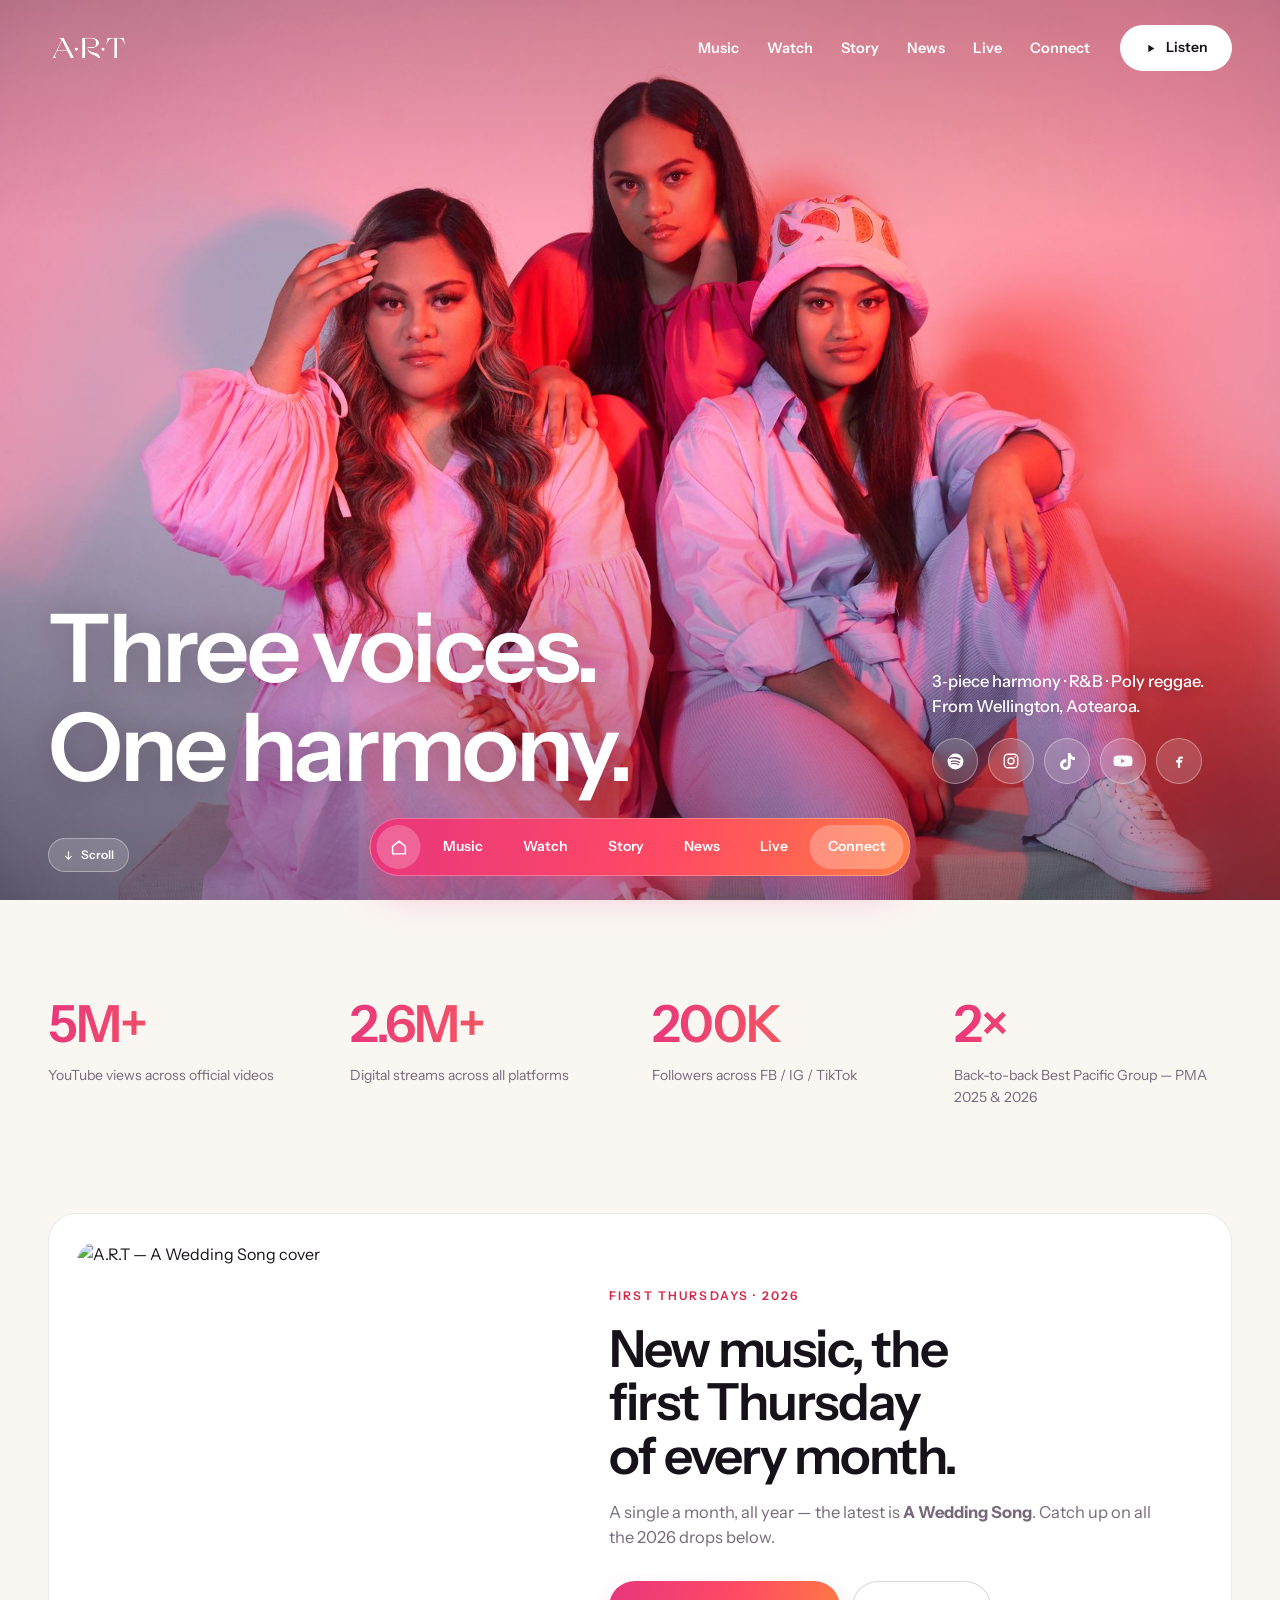
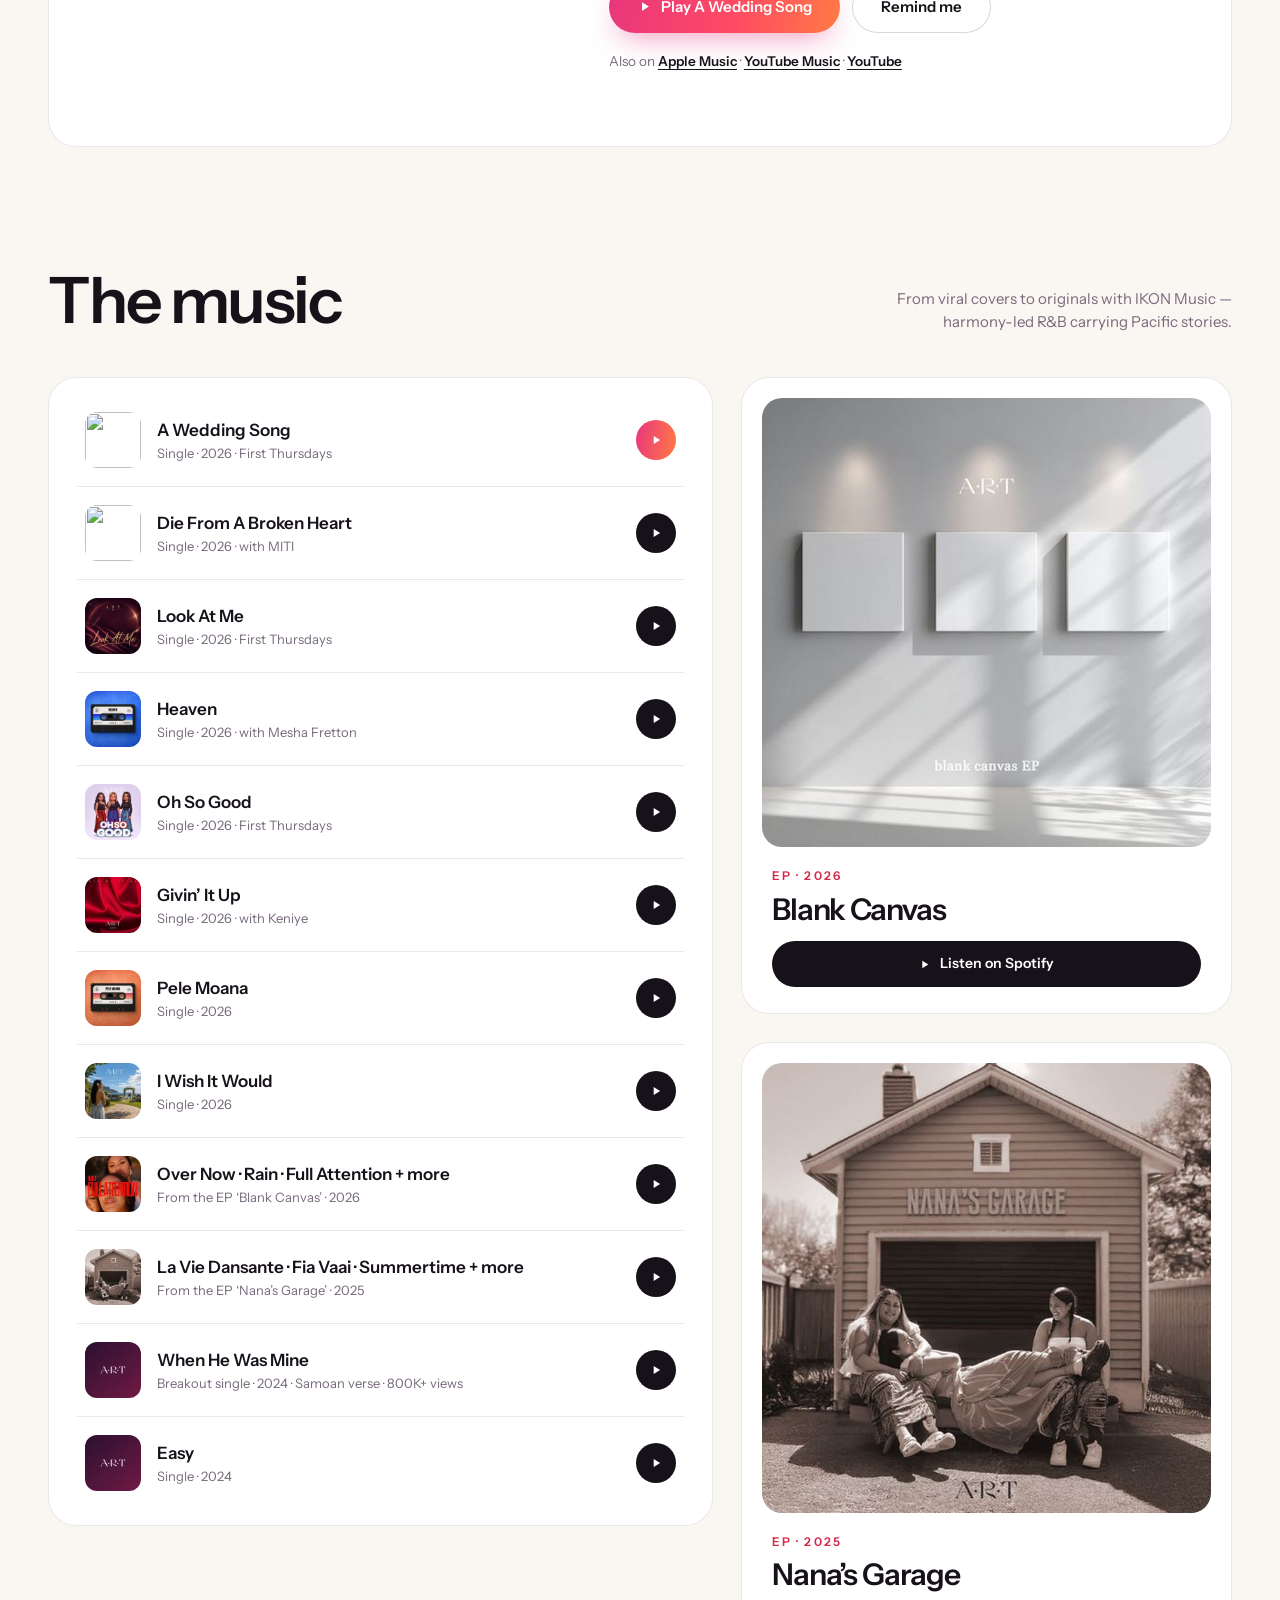
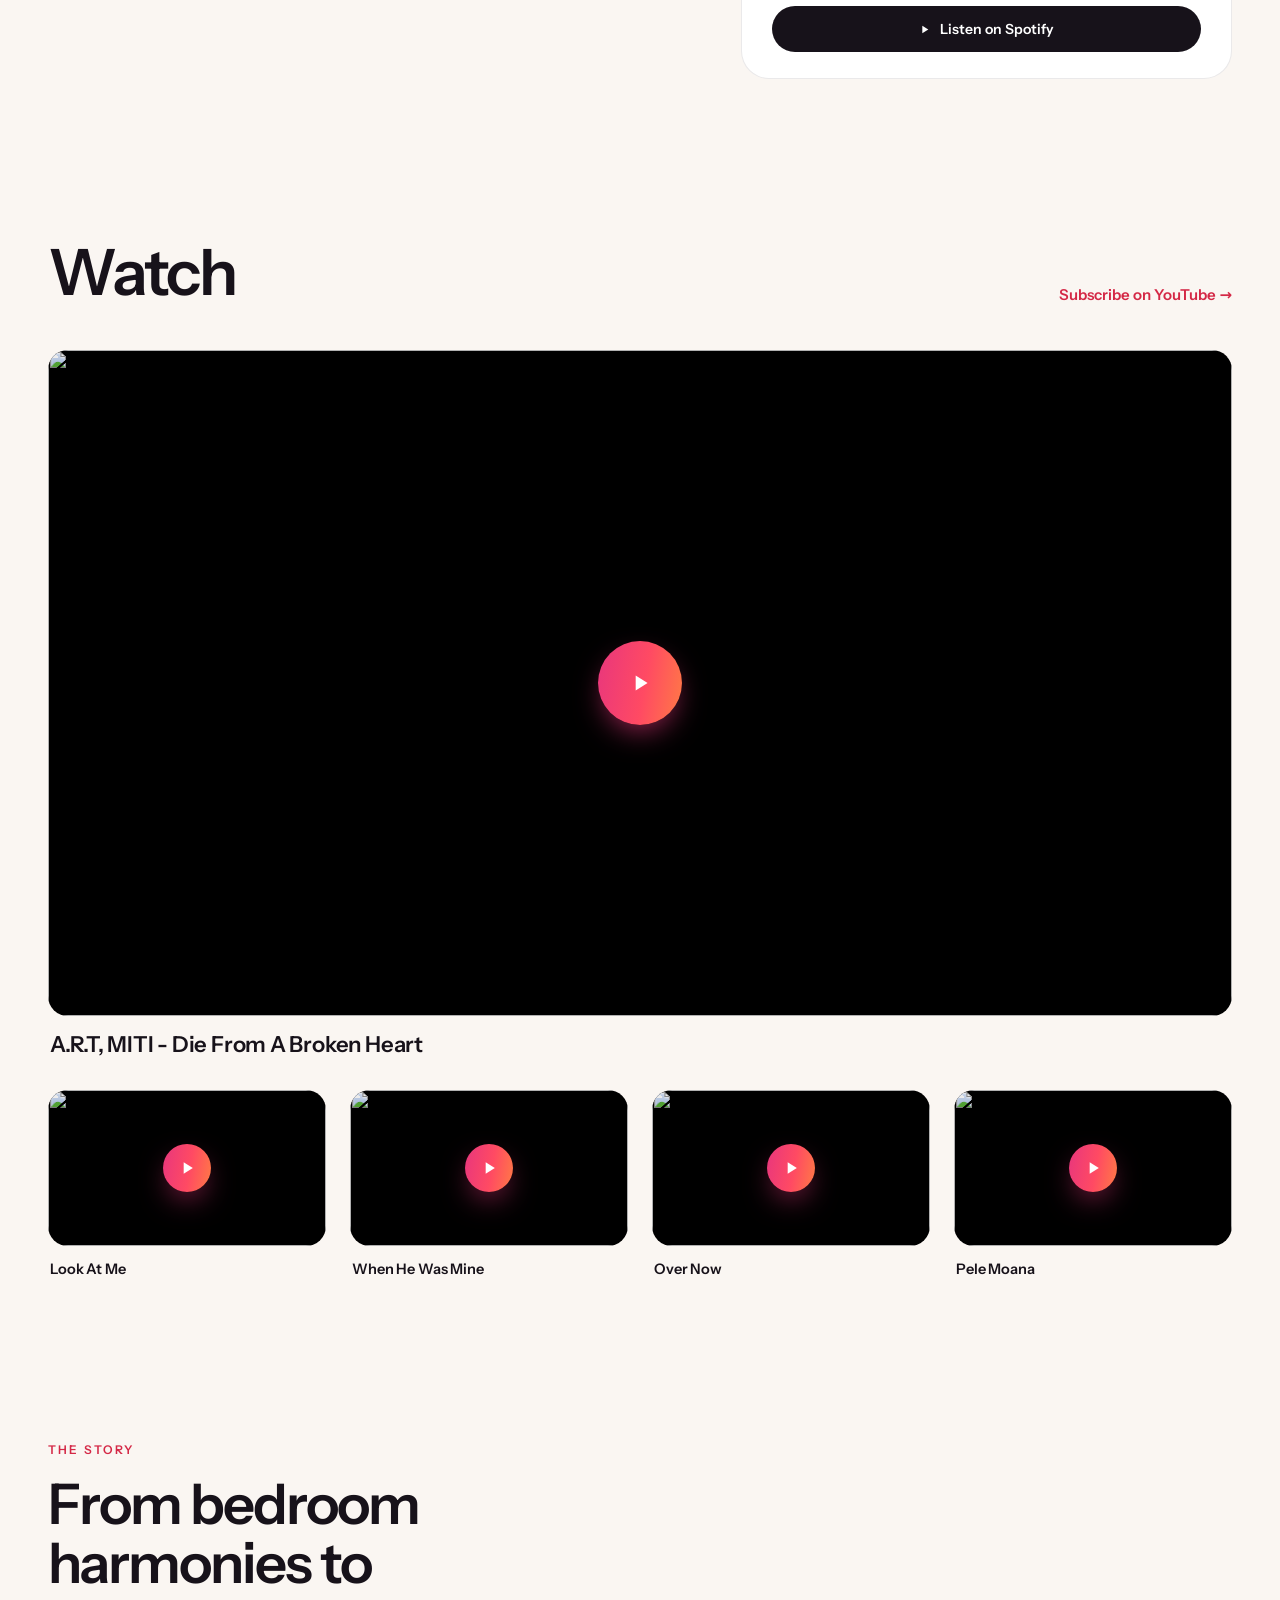
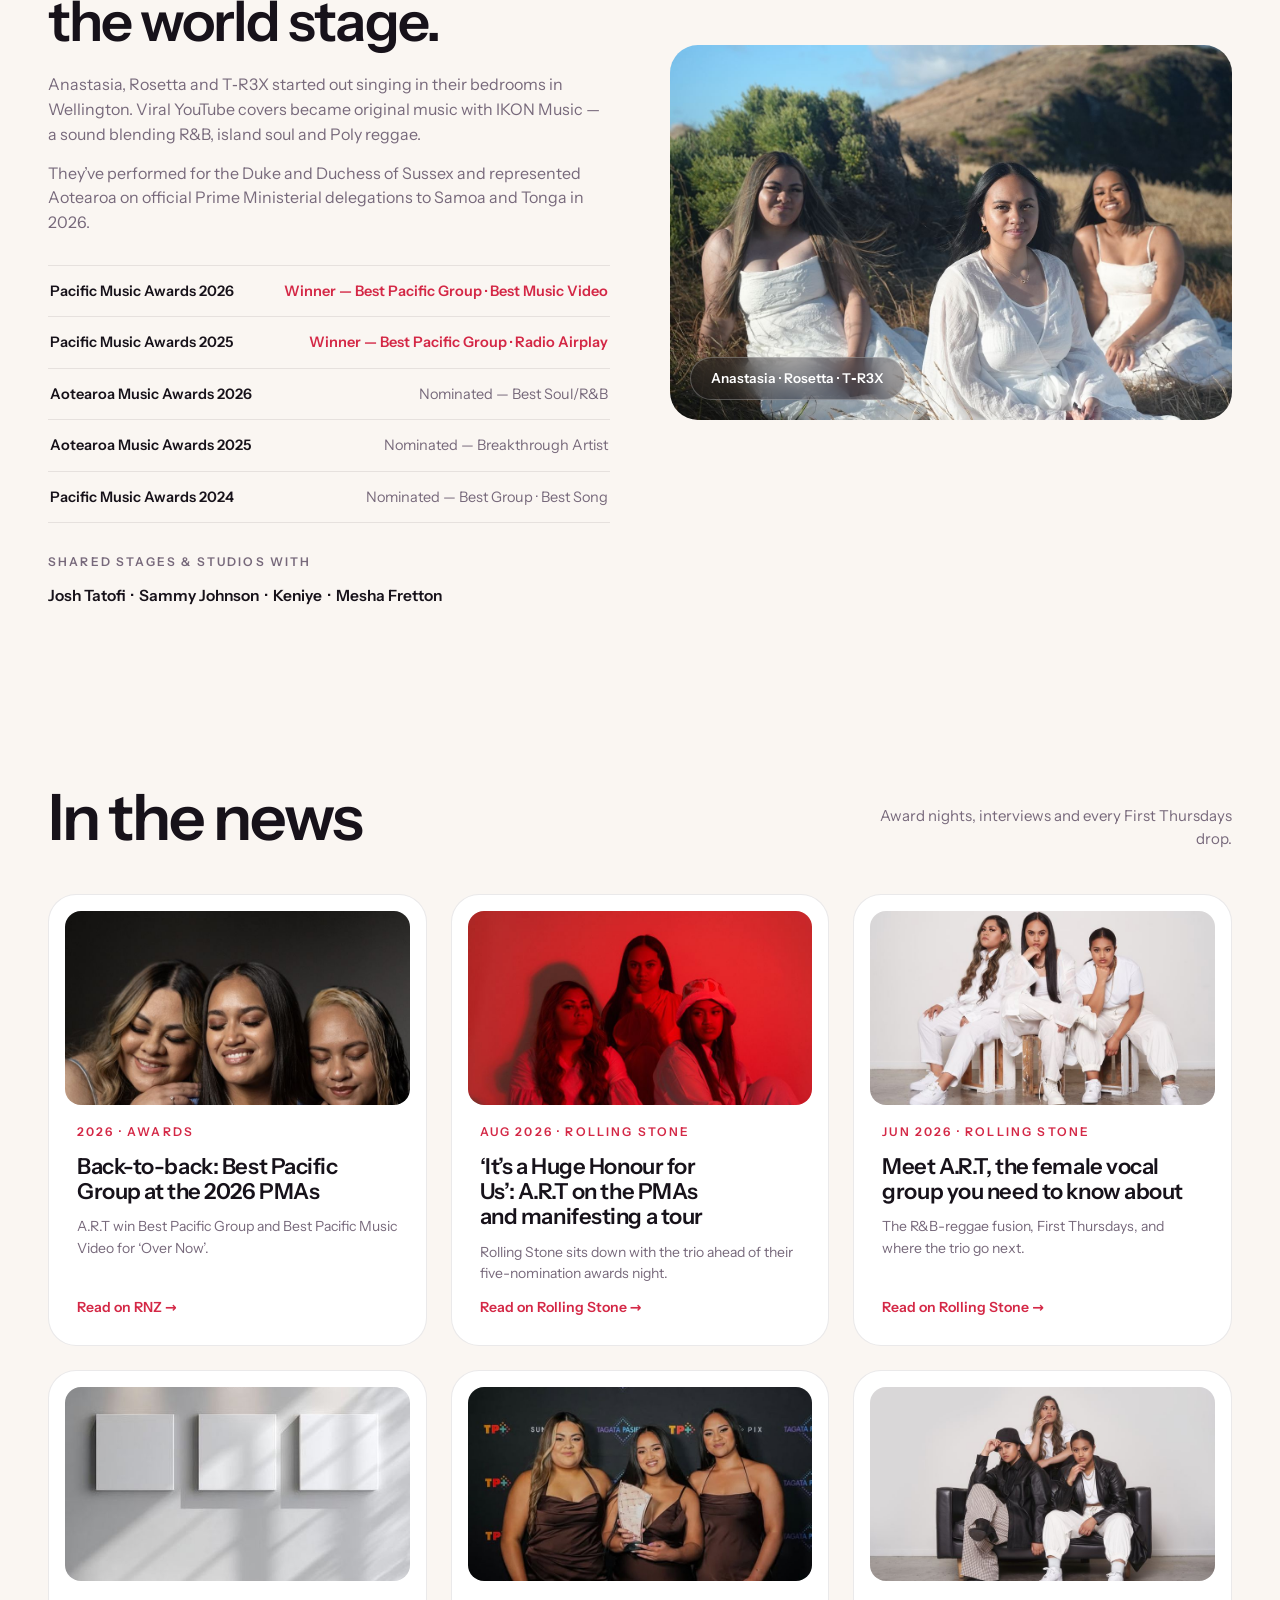
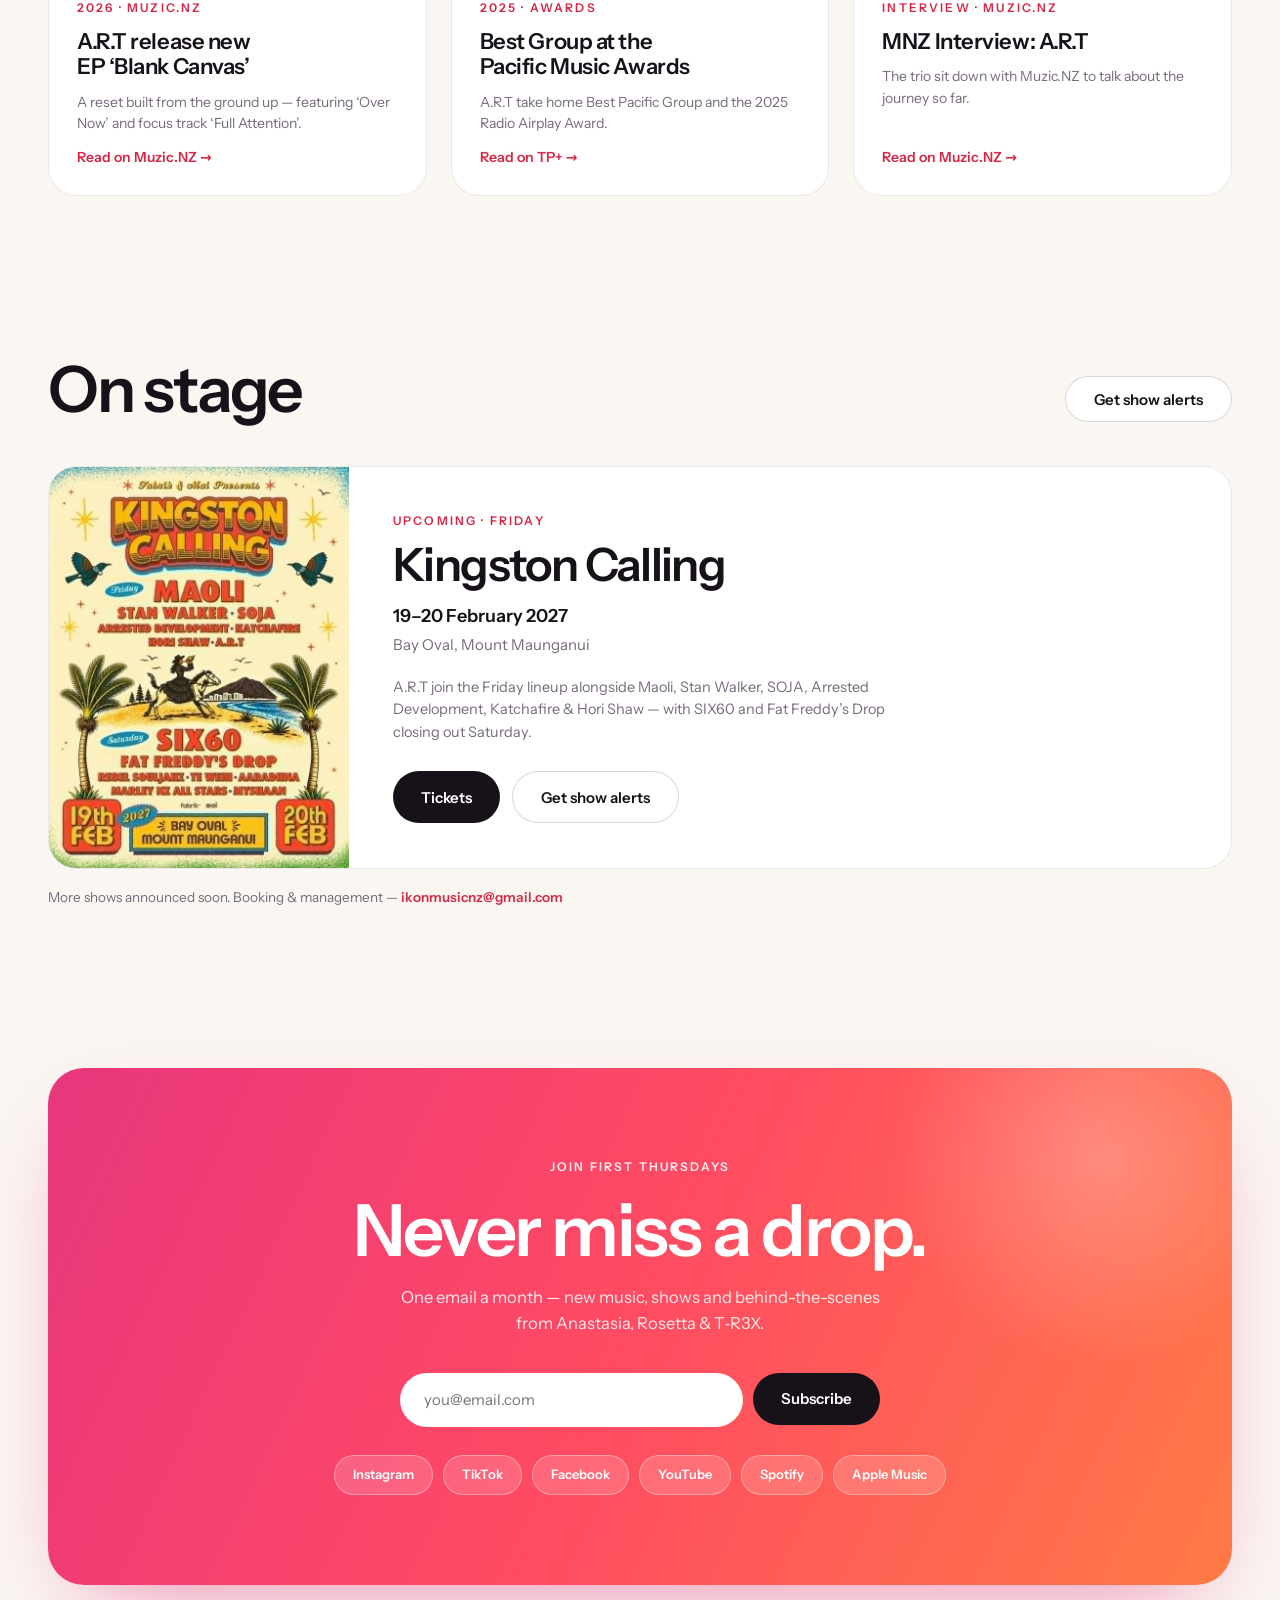
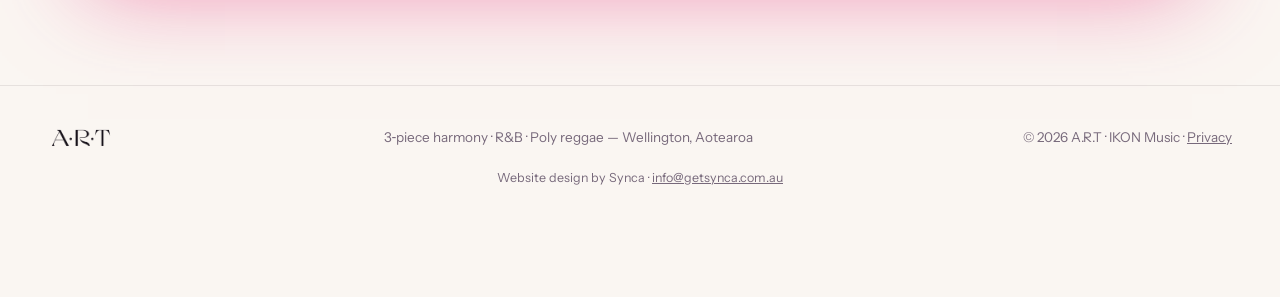
==== commit 7dbd7c3f: "Add "Website design by Synca" credit to the footer Shows on the home page and the privacy page, with" ====
--- a/index.html
+++ b/index.html
@@ -543,6 +543,7 @@
       <div>3&#8209;piece harmony · R&amp;B · Poly reggae — Wellington, Aotearoa</div>
       <div>&copy; 2026 A.R.T · IKON Music · <a class="footer__link" href="privacy.html">Privacy</a></div>
     </div>
+    <div class="wrap footer__credit">Website design by Synca · <a class="footer__link" href="mailto:info@getsynca.com.au">info@getsynca.com.au</a></div>
   </footer>
 
   <script>
--- a/css/styles.css
+++ b/css/styles.css
@@ -312,6 +312,8 @@
 }
 .footer__logo { height: 24px; display: block; }
 .footer__row div { font-size: 13.5px; color: var(--ink2); }
+/* who built the site, a quiet line under the footer */
+.footer__credit { margin-top: 18px; font-size: 12.5px; color: var(--ink2); text-align: center; }
 
 /* ============================================================
    Responsive
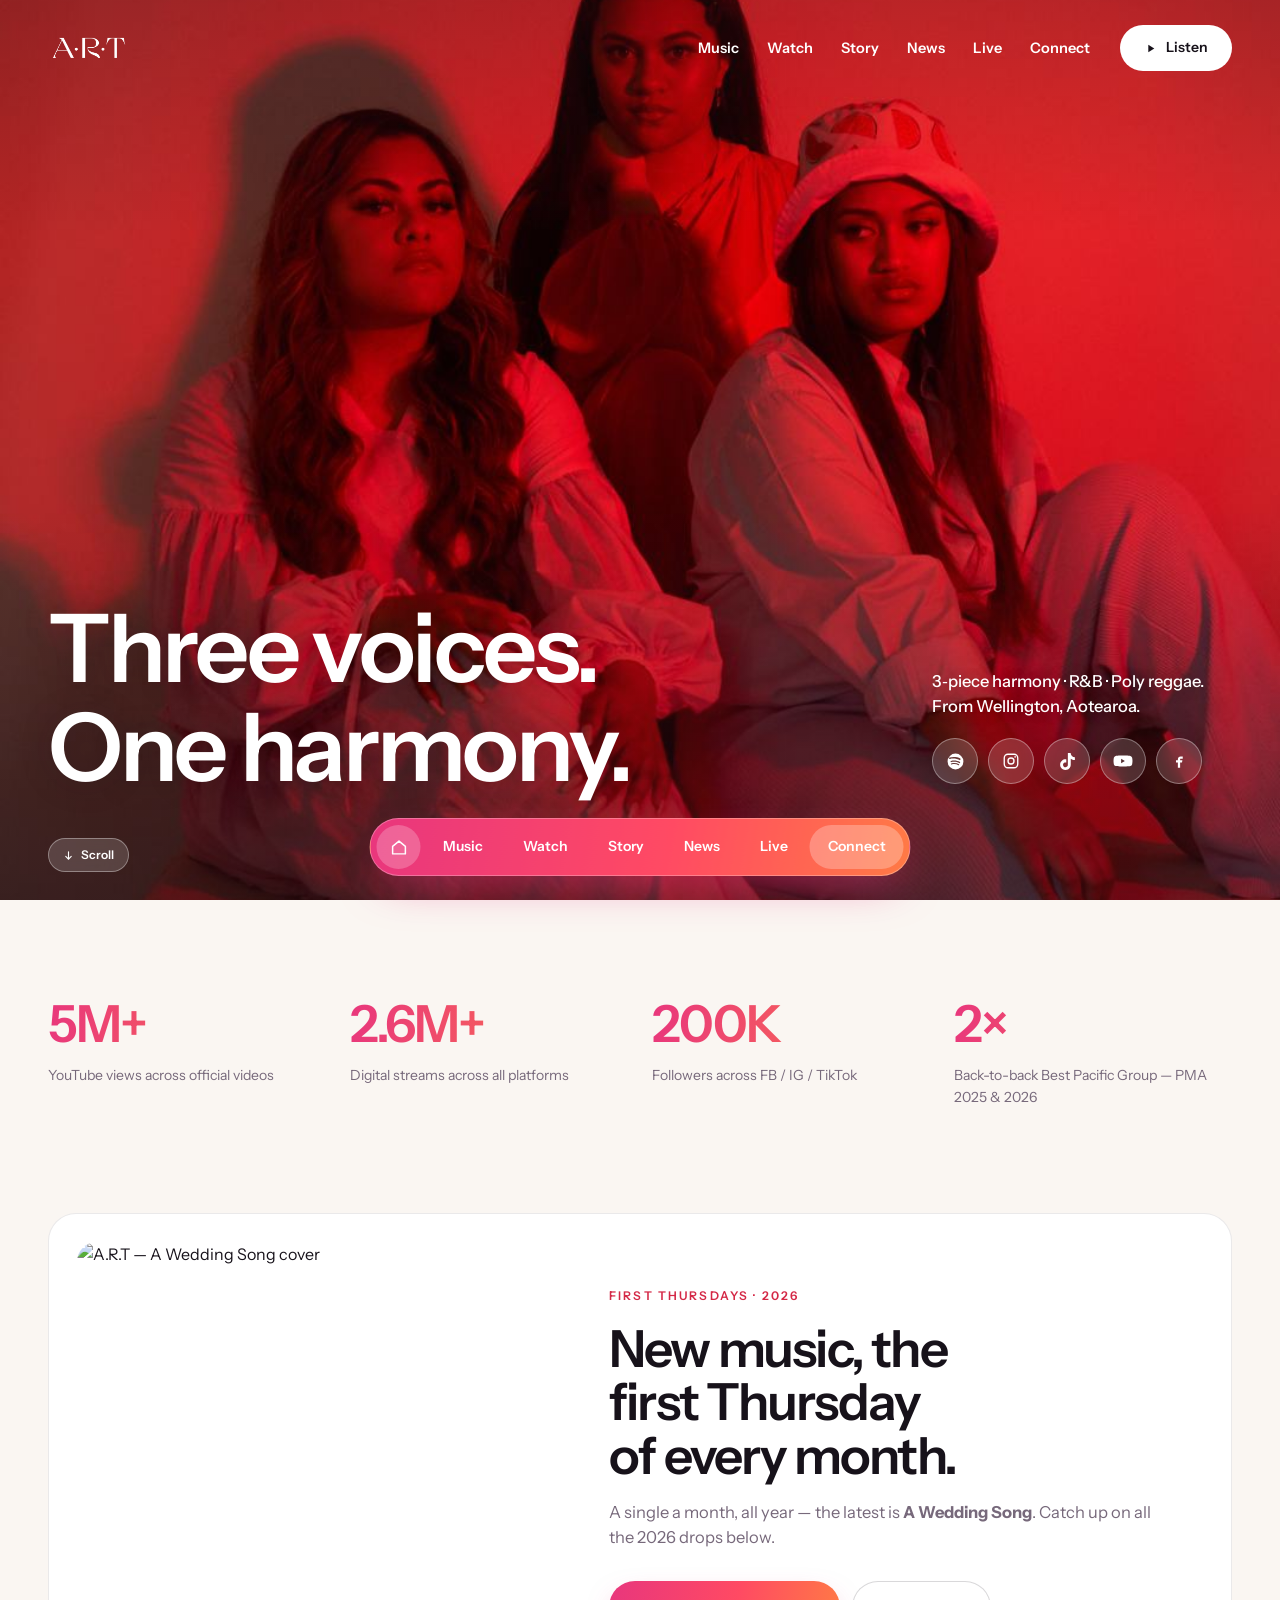
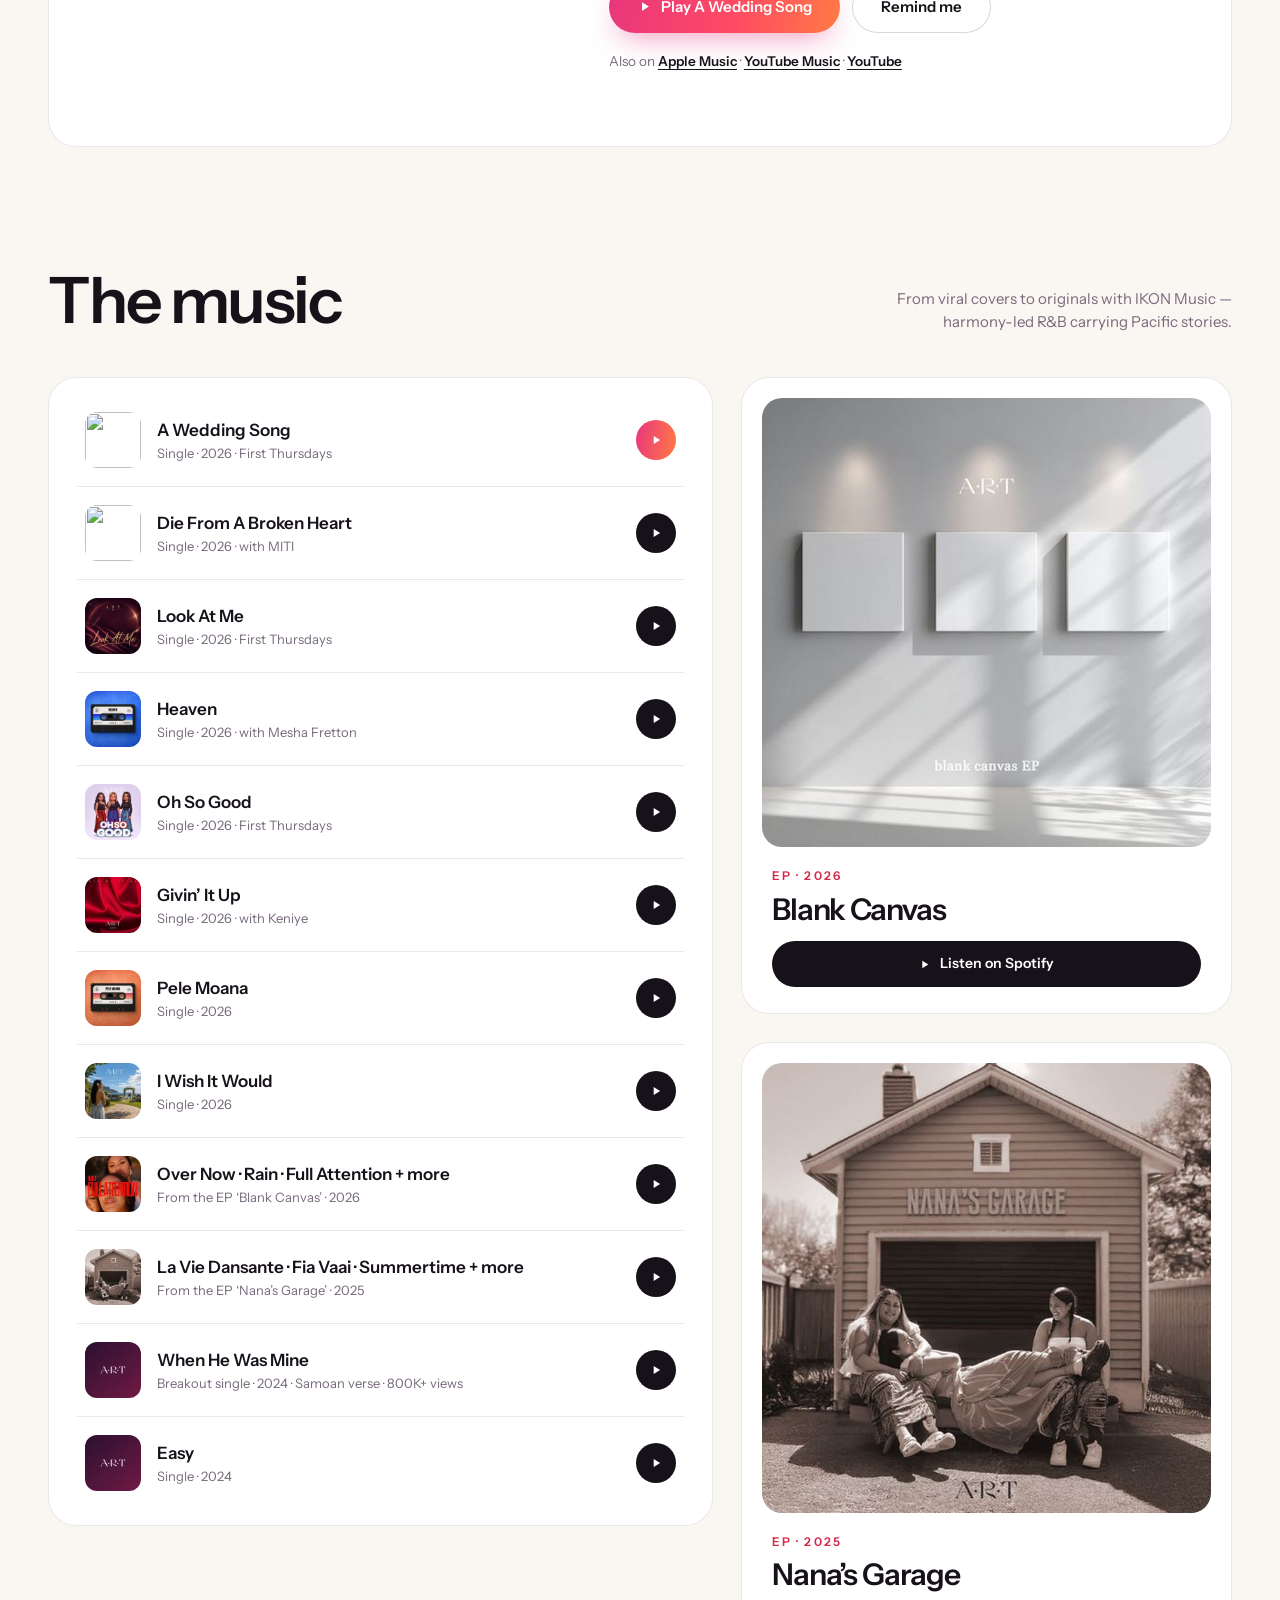
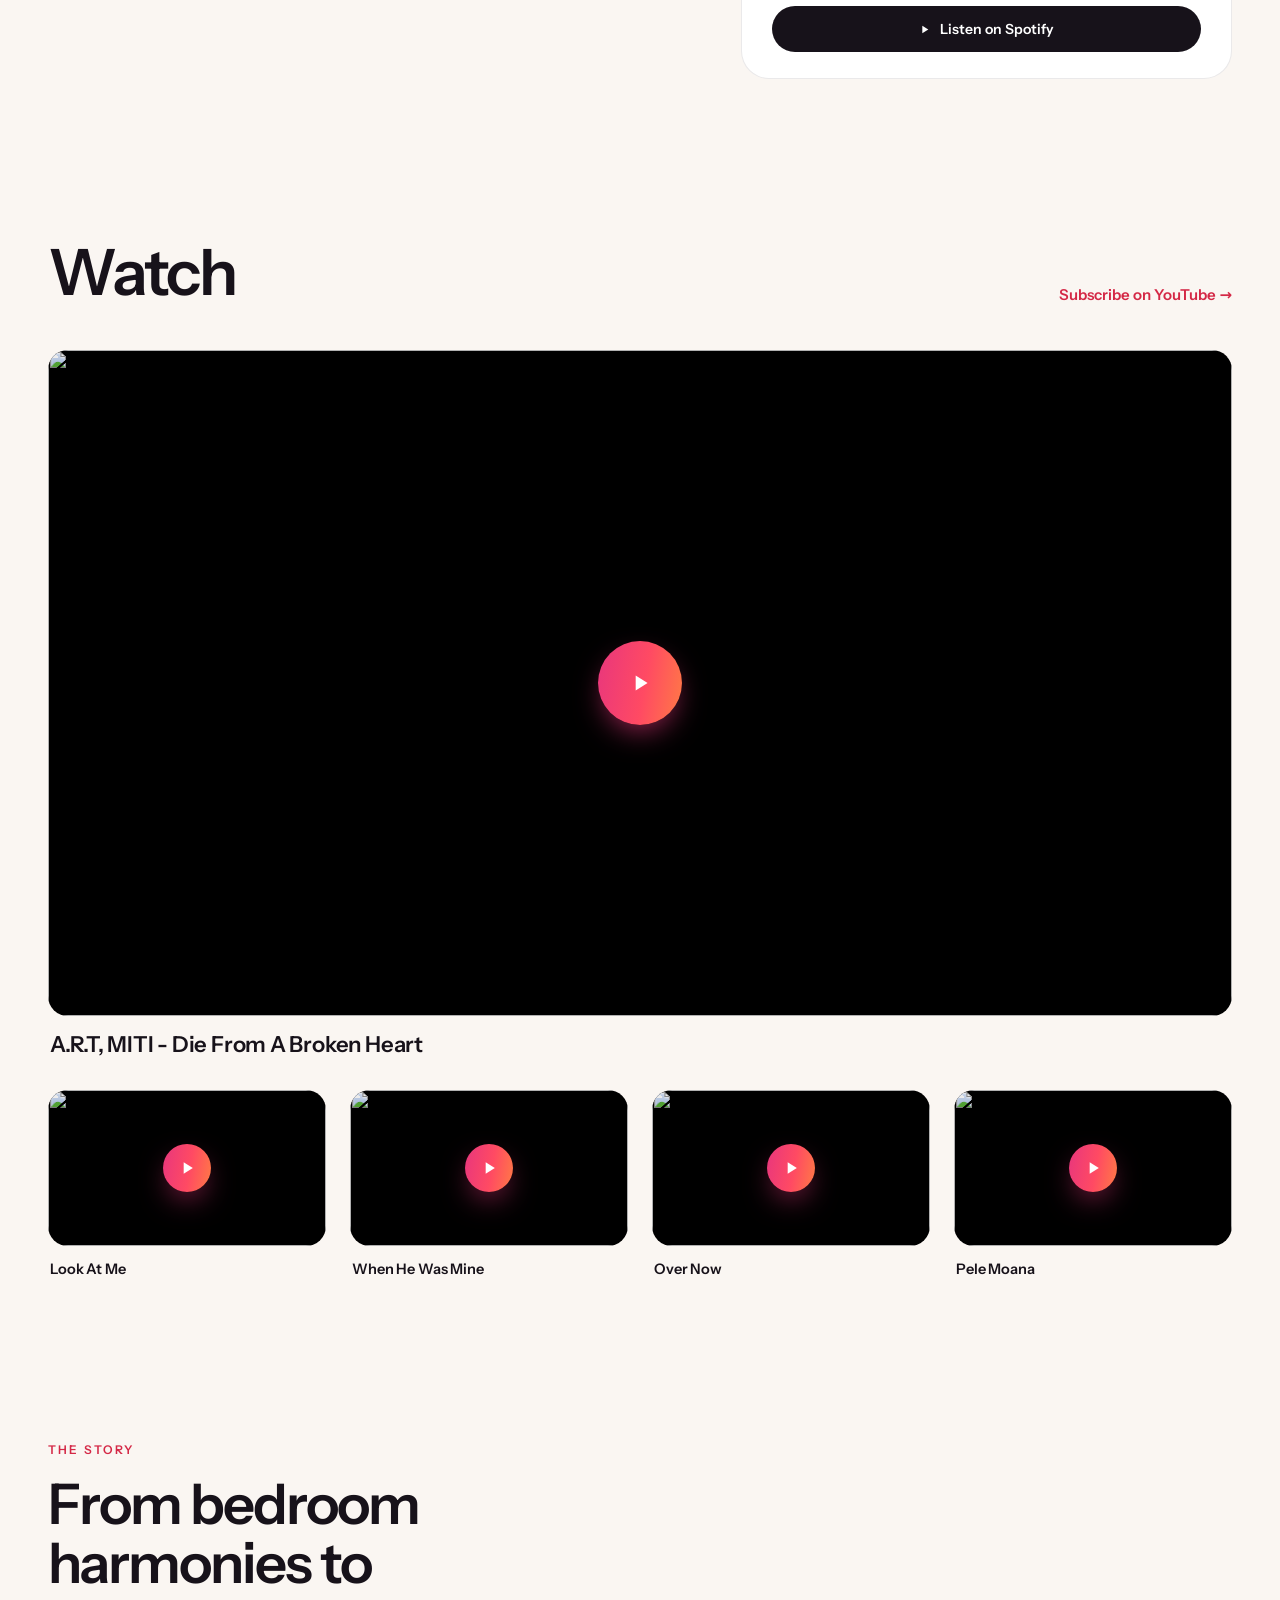
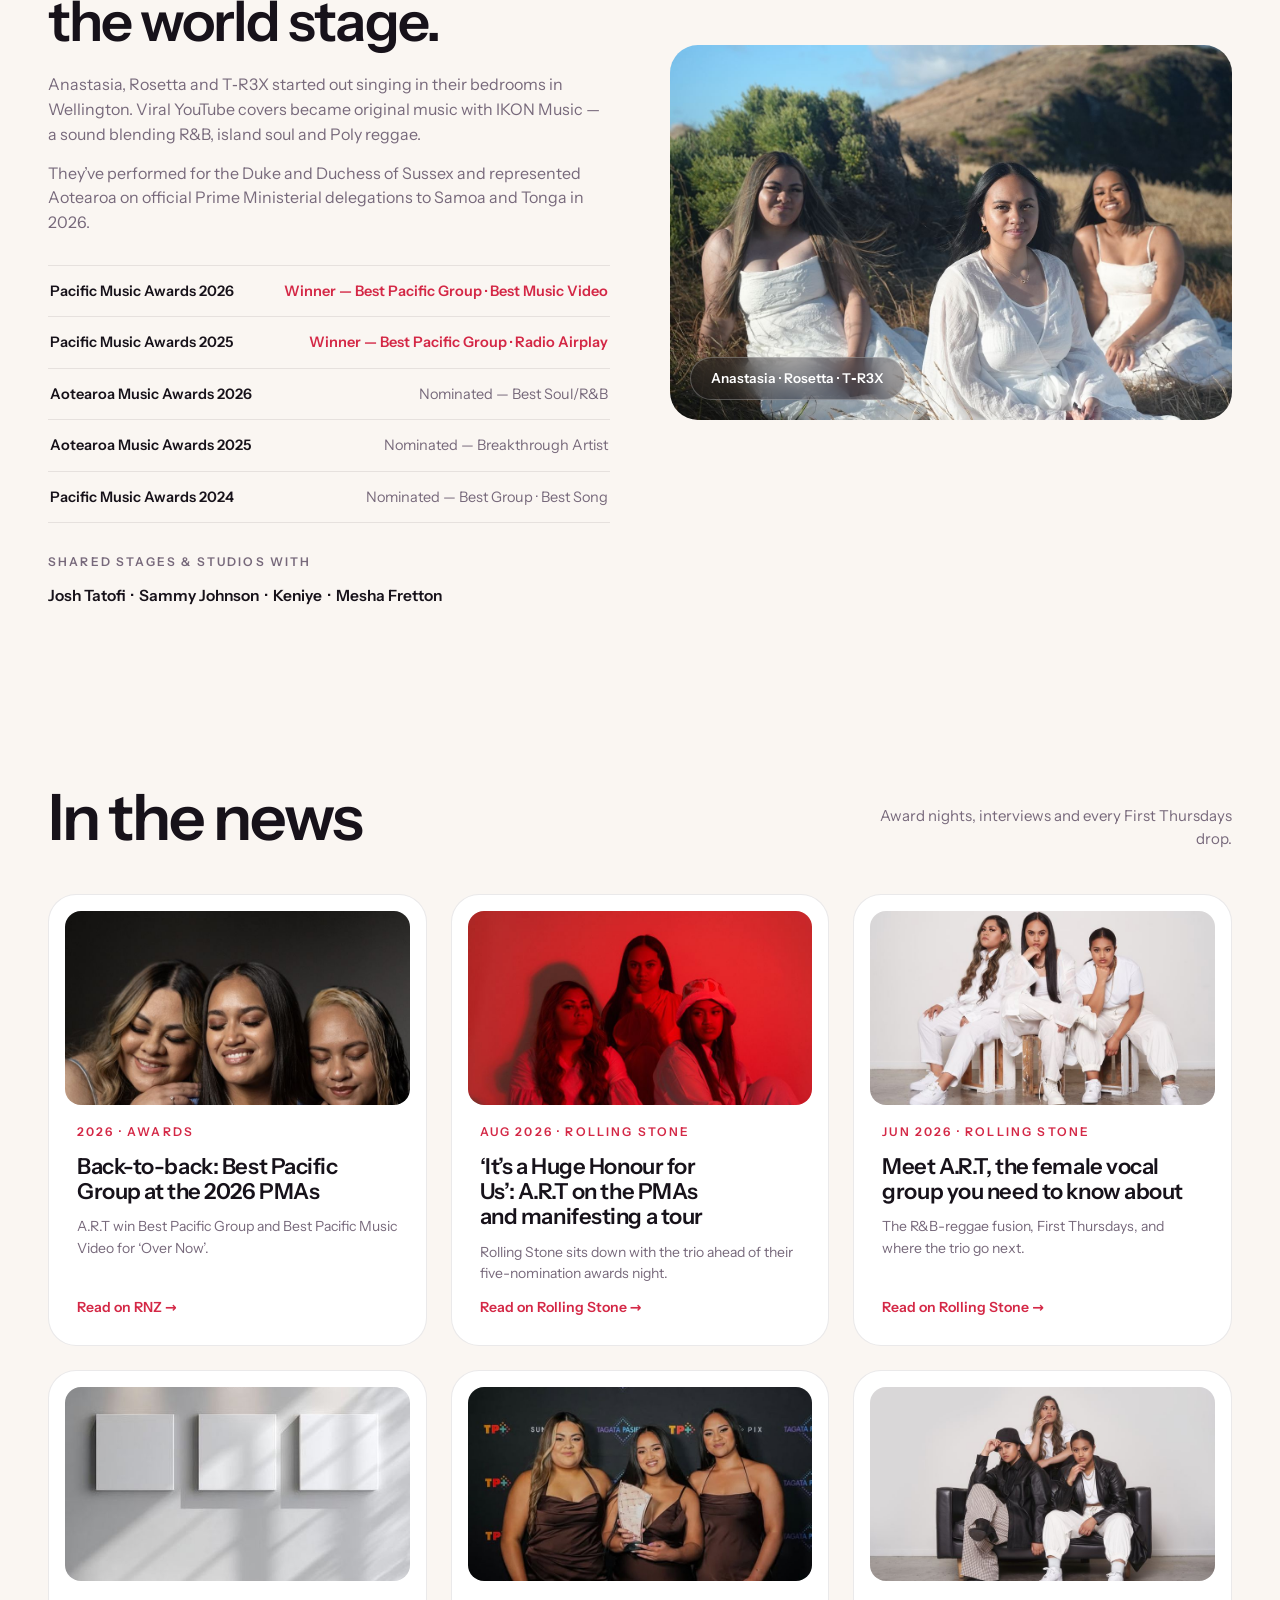
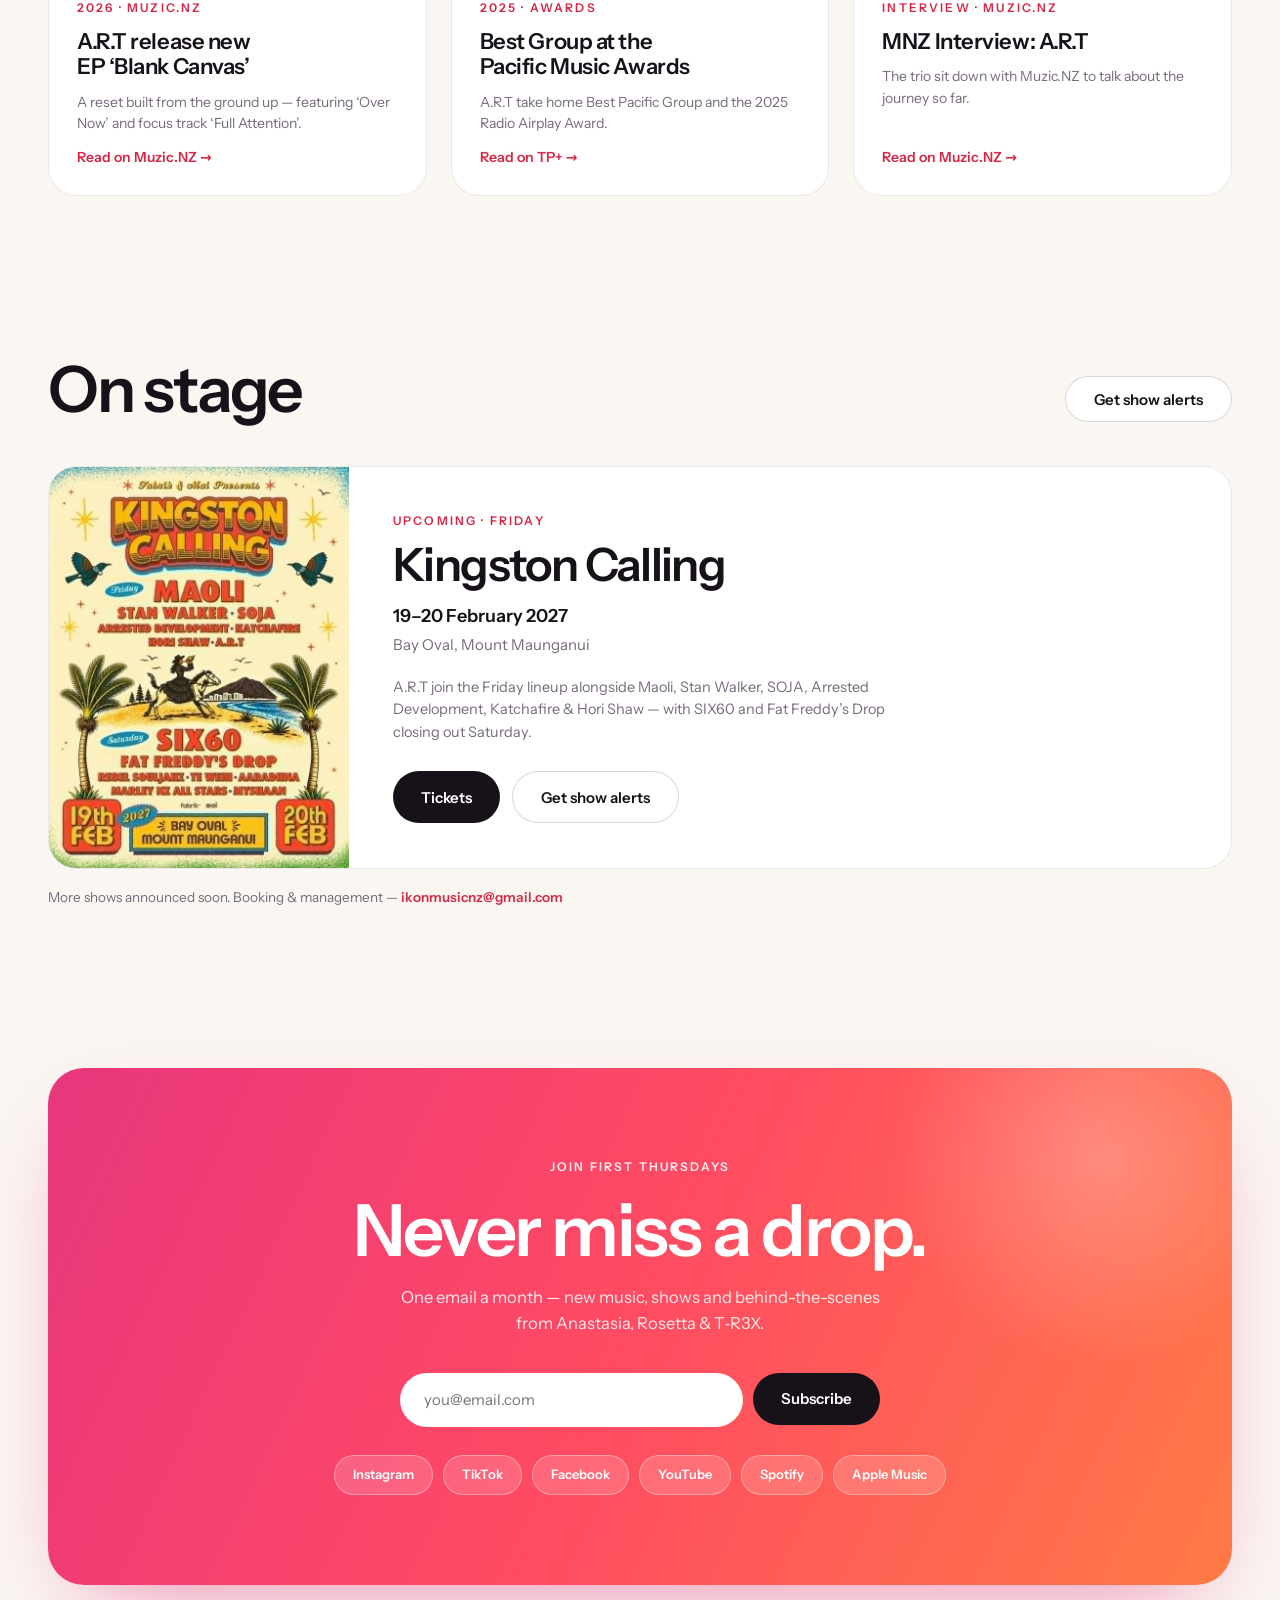
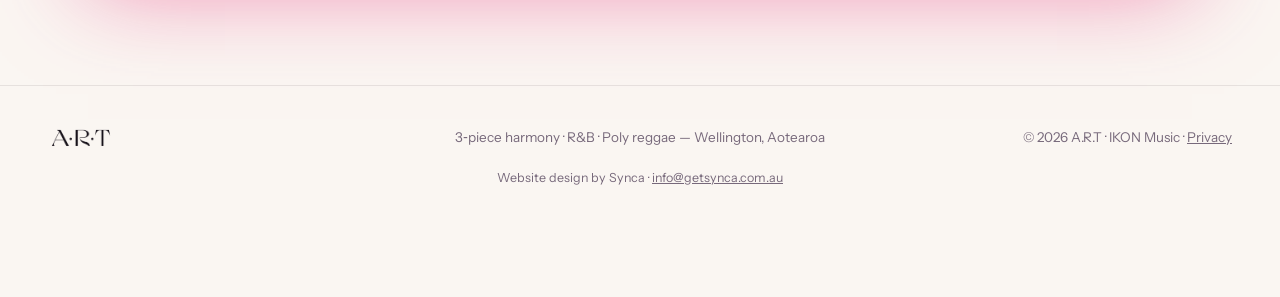
==== commit 478a4ee9: "Add a subject line to the design credit's email link Emails from the footer now start with the subje" ====
--- a/index.html
+++ b/index.html
@@ -543,7 +543,7 @@
       <div>3&#8209;piece harmony · R&amp;B · Poly reggae — Wellington, Aotearoa</div>
       <div>&copy; 2026 A.R.T · IKON Music · <a class="footer__link" href="privacy.html">Privacy</a></div>
     </div>
-    <div class="wrap footer__credit">Website design by Synca · <a class="footer__link" href="mailto:info@getsynca.com.au">info@getsynca.com.au</a></div>
+    <div class="wrap footer__credit">Website design by Synca · <a class="footer__link" href="mailto:info@getsynca.com.au?subject=Web%20design%20enquiry%20%28from%20artmusic.co.nz%29">info@getsynca.com.au</a></div>
   </footer>
 
   <script>
--- a/css/styles.css
+++ b/css/styles.css
@@ -306,10 +306,13 @@
 
 .footer { border-top: 1px solid var(--line); padding: 40px 0 110px; }
 .footer__link { color: inherit; text-decoration: underline; }
+/* three columns: logo left, tagline truly centred, copyright right */
 .footer__row {
-  display: flex; align-items: center; justify-content: space-between;
-  gap: 24px; flex-wrap: wrap;
-}
+  display: grid; grid-template-columns: 1fr auto 1fr; align-items: center;
+  gap: 24px;
+}
+.footer__row > :first-child { justify-self: start; }
+.footer__row > :last-child { justify-self: end; text-align: right; }
 .footer__logo { height: 24px; display: block; }
 .footer__row div { font-size: 13.5px; color: var(--ink2); }
 /* who built the site, a quiet line under the footer */
@@ -391,7 +394,8 @@
   .connect__form .btn { width: 100%; }
   .social-chip { height: 36px; padding: 0 14px; font-size: 12px; }
 
-  .footer__row { flex-direction: column; text-align: center; }
+  .footer__row { grid-template-columns: 1fr; justify-items: center; text-align: center; }
+  .footer__row > :first-child, .footer__row > :last-child { justify-self: center; text-align: center; }
 }
 
 @media (min-width: 961px) {
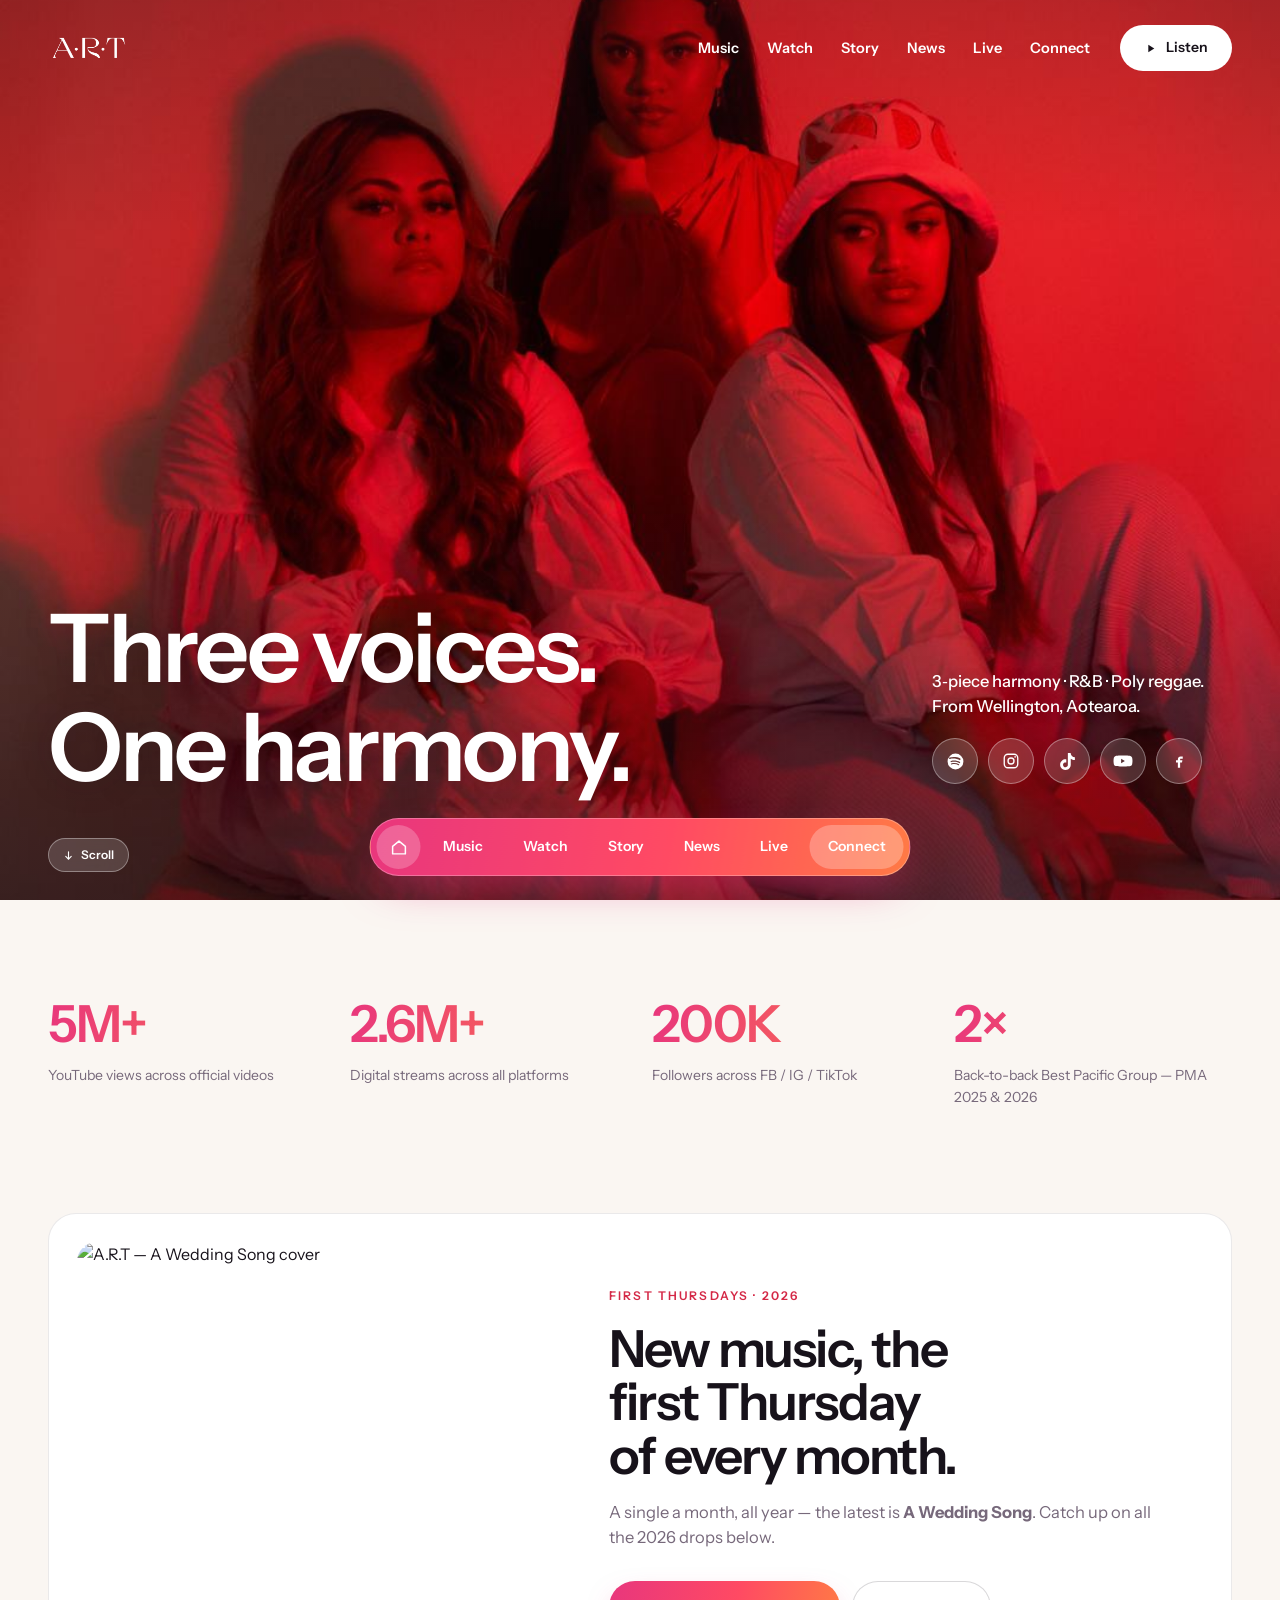
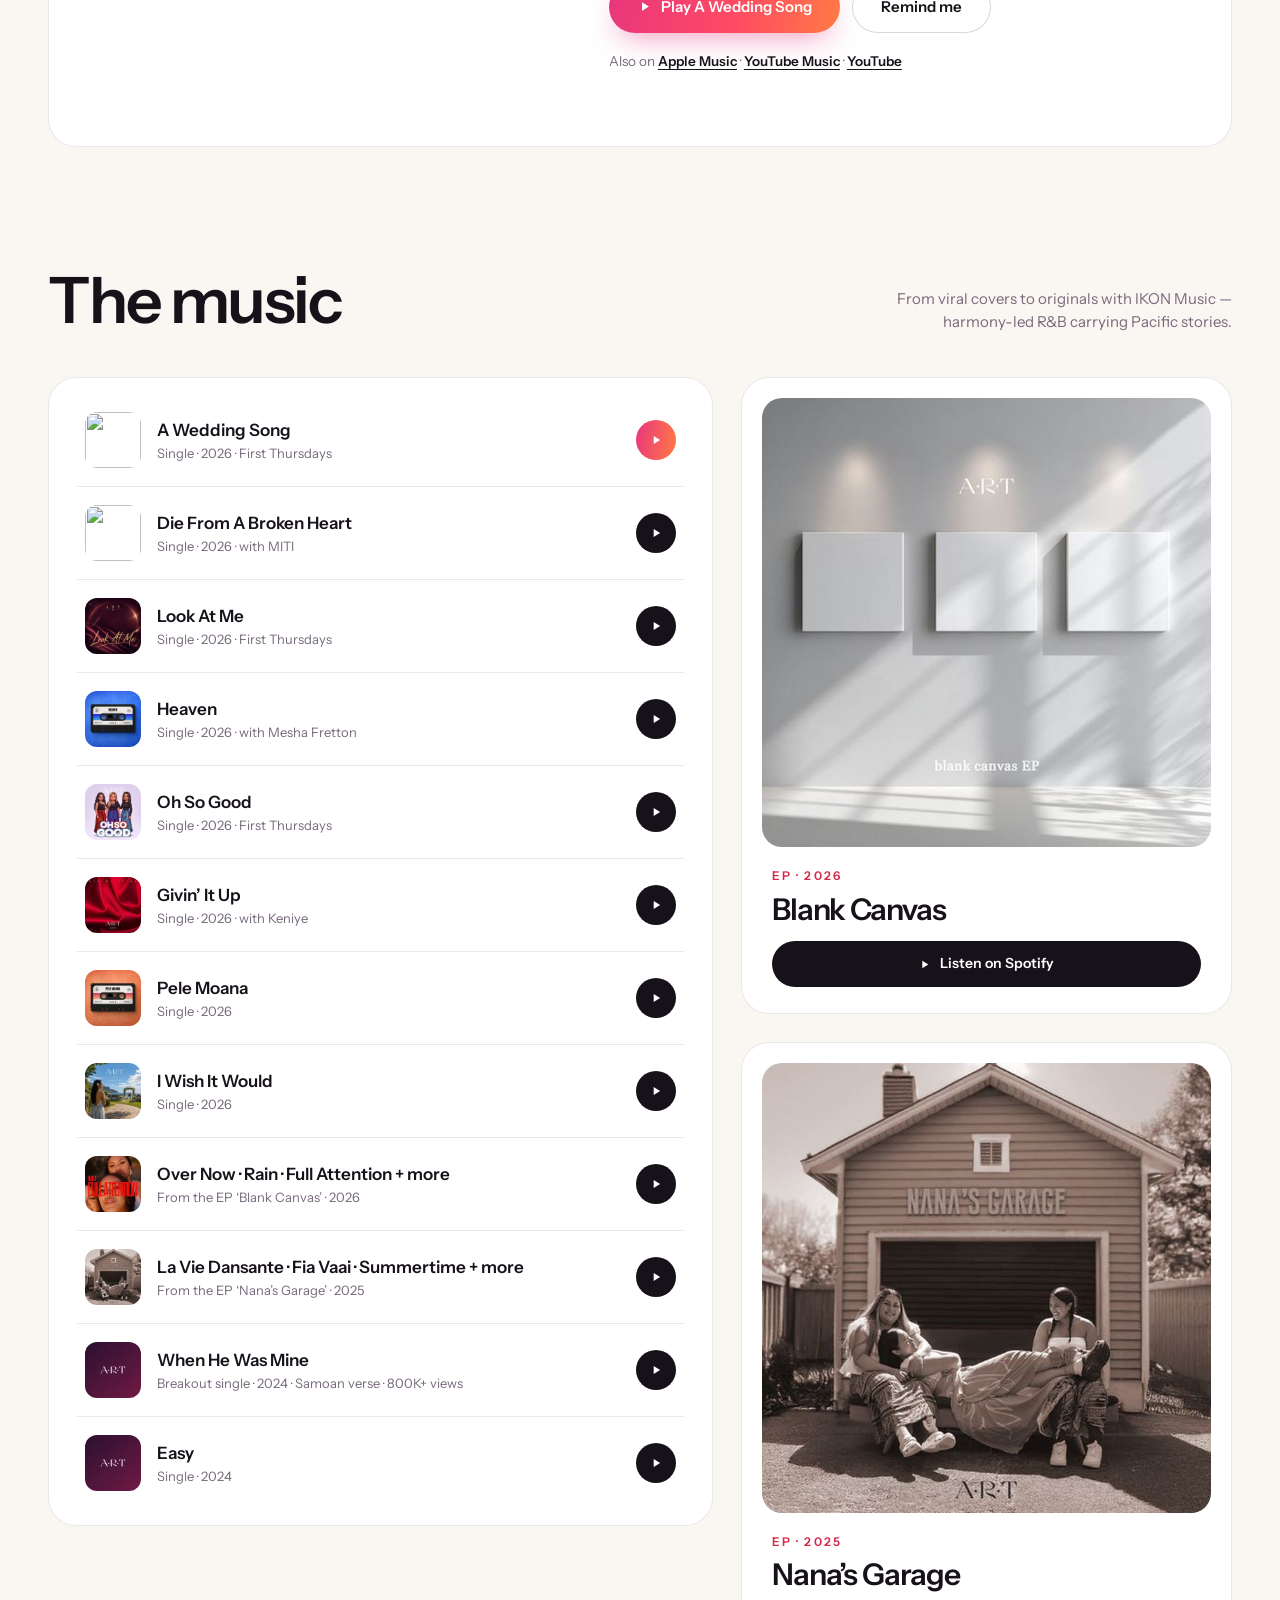
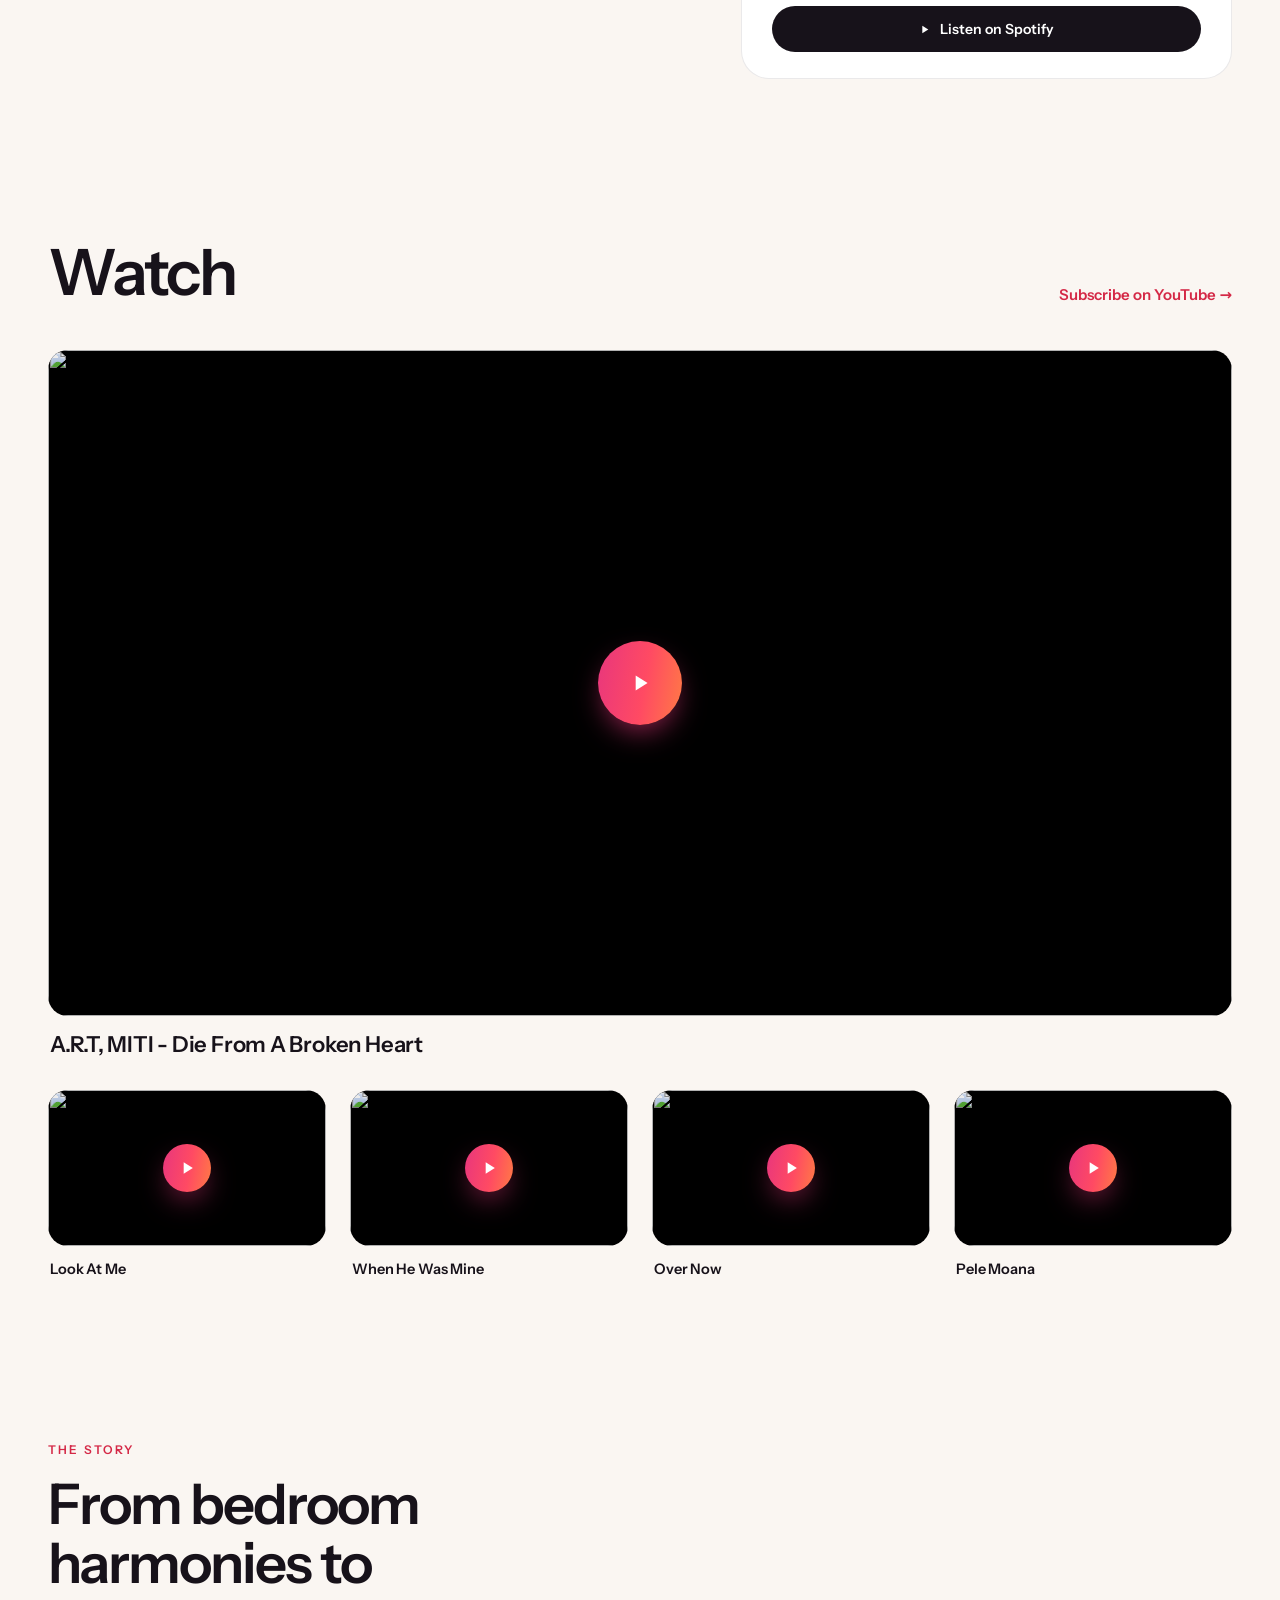
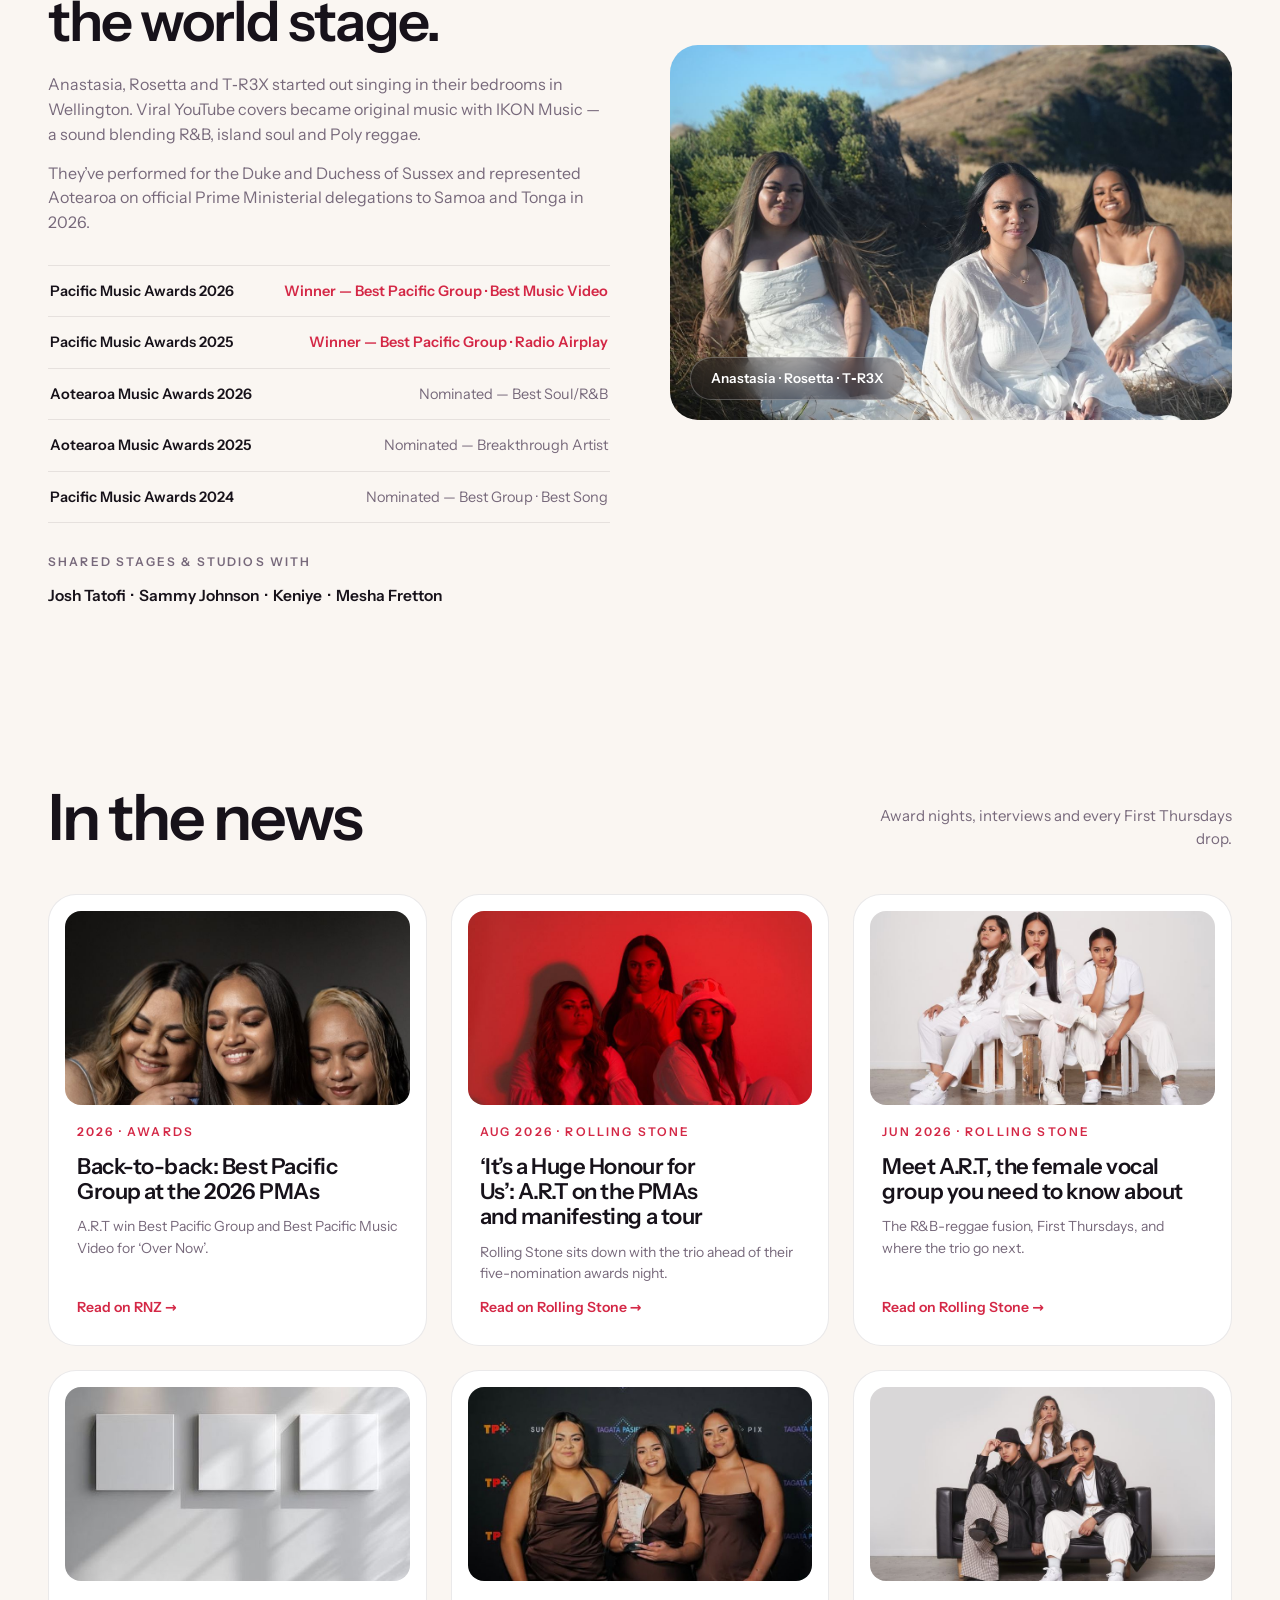
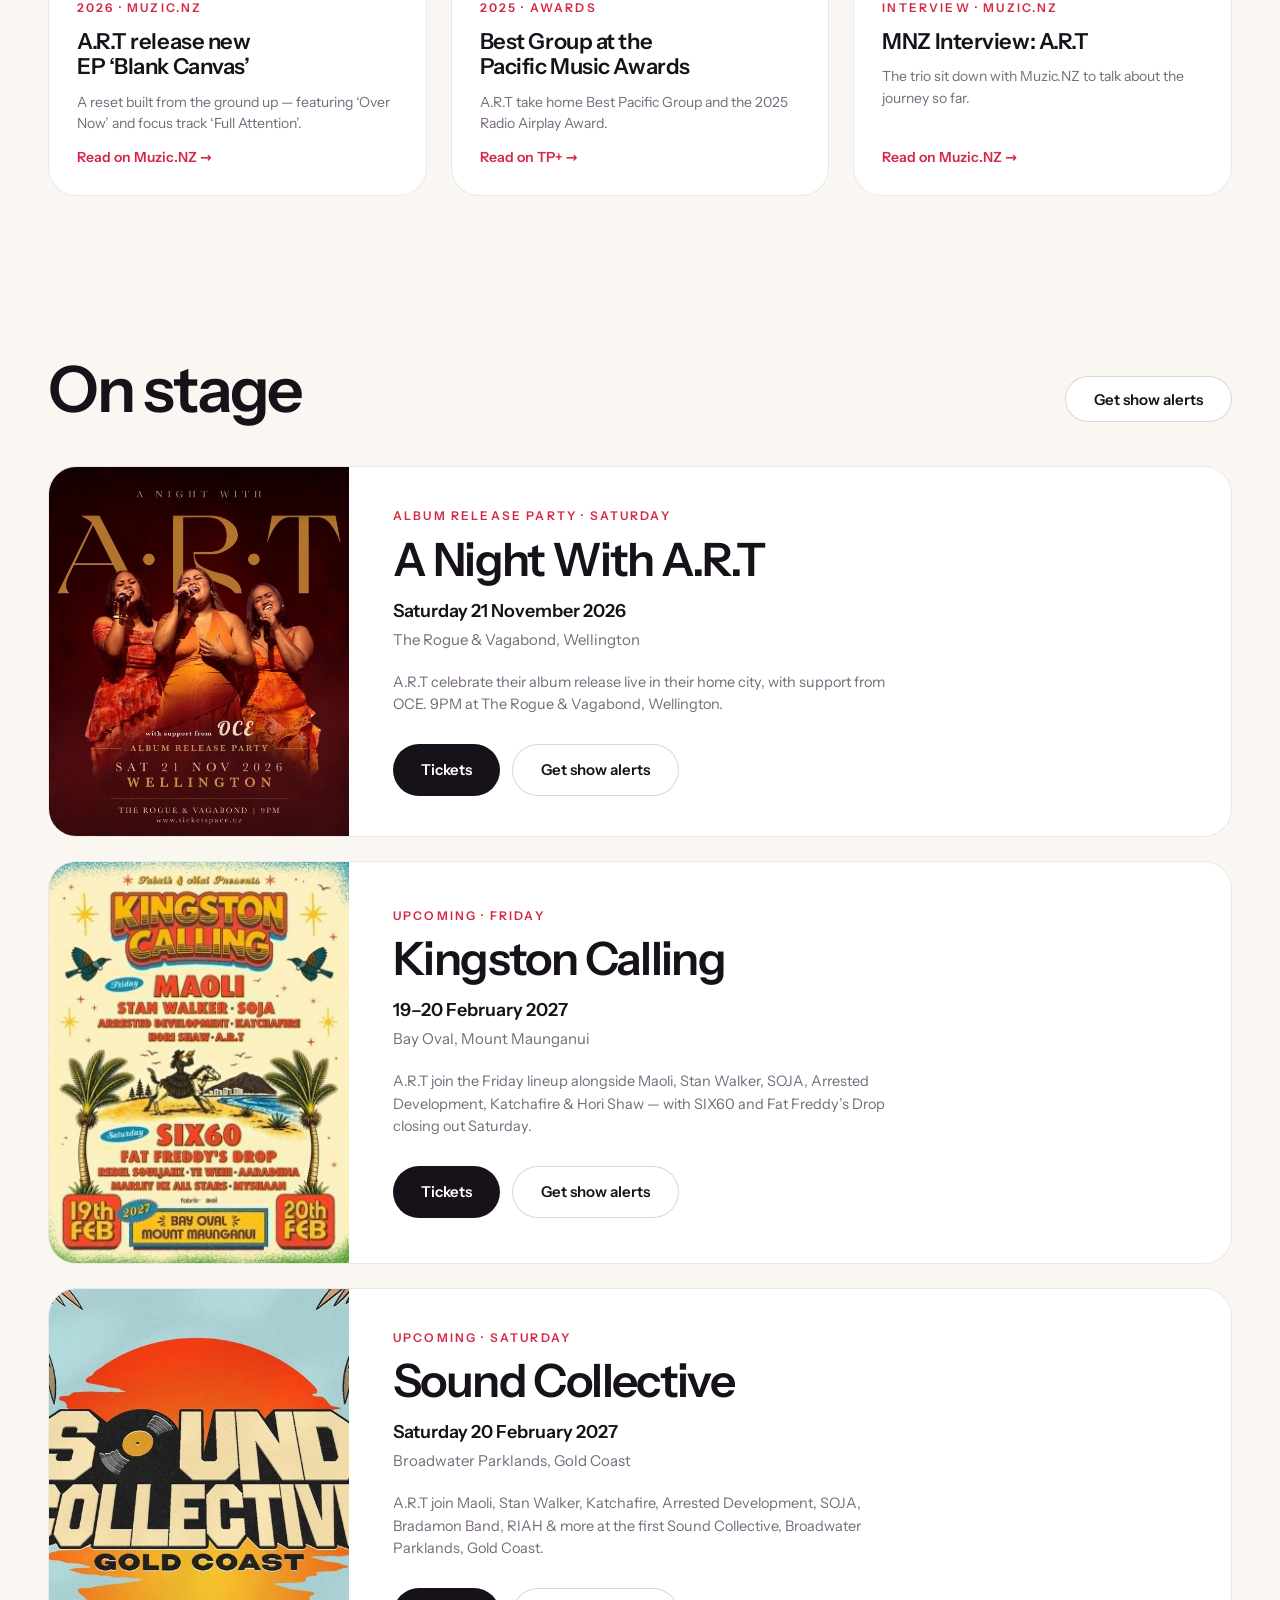
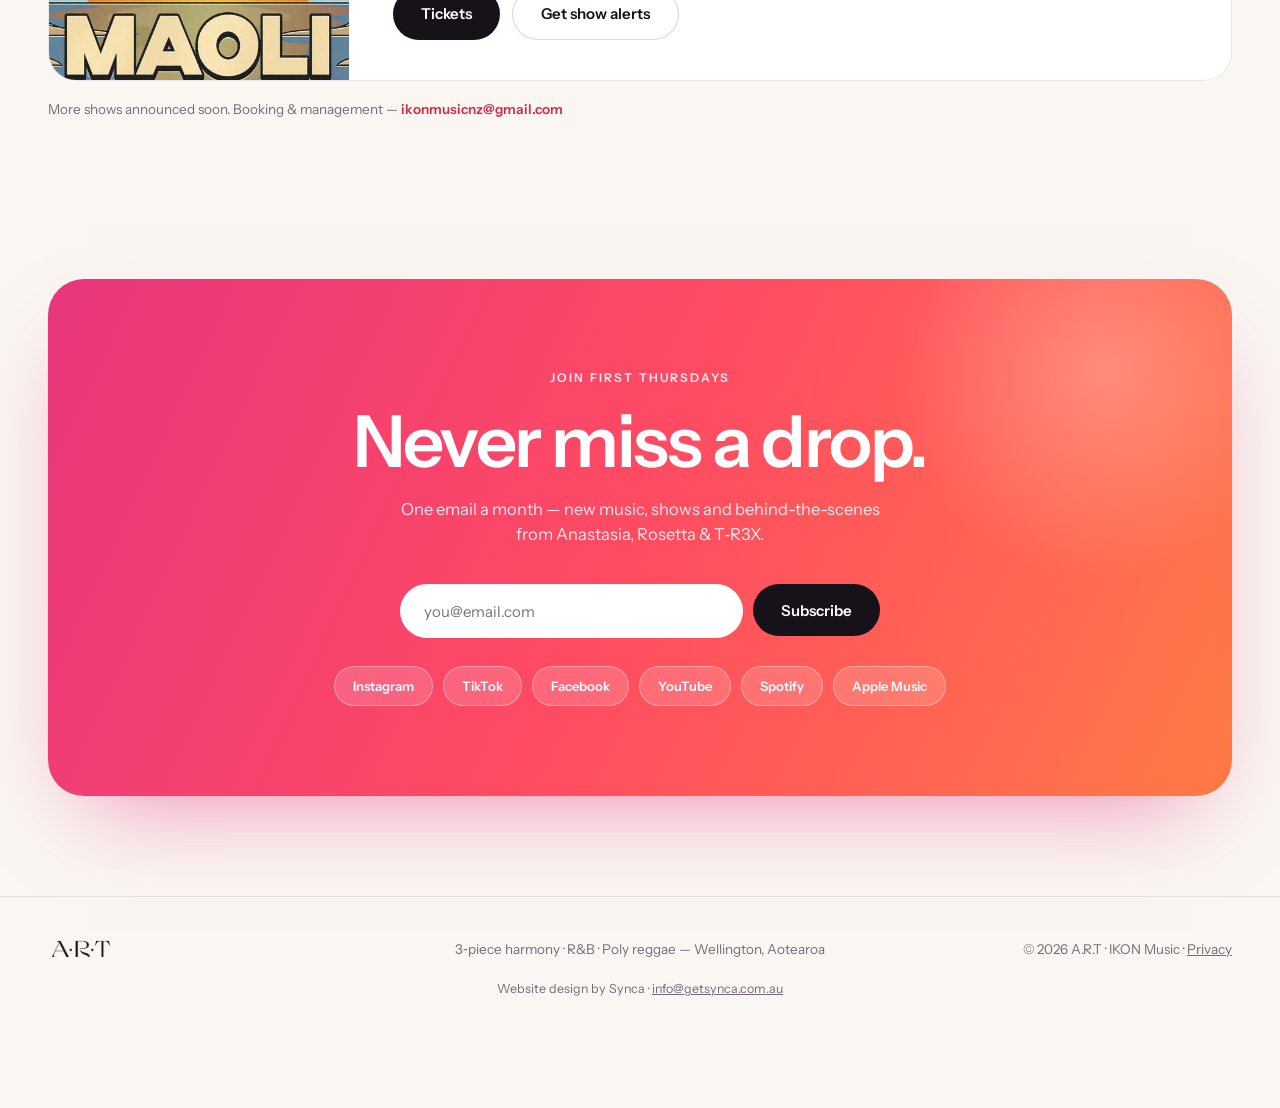
==== commit 0bc88845: "Add A Night With A.R.T and Sound Collective to the events - A Night With A.R.T: album release party," ====
--- a/index.html
+++ b/index.html
@@ -87,6 +87,31 @@
   {
     "@context": "https://schema.org",
     "@type": "MusicEvent",
+    "name": "A Night With A.R.T",
+    "startDate": "2026-11-21T21:00+13:00",
+    "eventStatus": "https://schema.org/EventScheduled",
+    "eventAttendanceMode": "https://schema.org/OfflineEventAttendanceMode",
+    "location": {
+      "@type": "Place",
+      "name": "The Rogue & Vagabond",
+      "address": {
+        "@type": "PostalAddress",
+        "addressLocality": "Wellington",
+        "addressRegion": "Wellington",
+        "addressCountry": "NZ"
+      }
+    },
+    "image": "https://artmusic.co.nz/assets/img/event-night-with-art.jpg",
+    "url": "https://artmusic.co.nz/#live",
+    "performer": { "@id": "https://artmusic.co.nz/#art" },
+    "description": "A.R.T celebrate their album release live at The Rogue & Vagabond, Wellington, with support from OCE. 9PM, Saturday 21 November 2026."
+  }
+  </script>
+
+  <script type="application/ld+json">
+  {
+    "@context": "https://schema.org",
+    "@type": "MusicEvent",
     "name": "Kingston Calling",
     "startDate": "2027-02-19",
     "endDate": "2027-02-20",
@@ -106,6 +131,31 @@
     "url": "https://artmusic.co.nz/#live",
     "performer": { "@id": "https://artmusic.co.nz/#art" },
     "description": "A.R.T join the Friday lineup at Kingston Calling 2027 at Bay Oval, Mount Maunganui, alongside Maoli, Stan Walker, SOJA, Arrested Development, Katchafire and Hori Shaw, with SIX60 and Fat Freddy's Drop closing out Saturday."
+  }
+  </script>
+
+  <script type="application/ld+json">
+  {
+    "@context": "https://schema.org",
+    "@type": "MusicEvent",
+    "name": "Sound Collective",
+    "startDate": "2027-02-20",
+    "eventStatus": "https://schema.org/EventScheduled",
+    "eventAttendanceMode": "https://schema.org/OfflineEventAttendanceMode",
+    "location": {
+      "@type": "Place",
+      "name": "Broadwater Parklands",
+      "address": {
+        "@type": "PostalAddress",
+        "addressLocality": "Gold Coast",
+        "addressRegion": "Queensland",
+        "addressCountry": "AU"
+      }
+    },
+    "image": "https://artmusic.co.nz/assets/img/event-sound-collective.jpg",
+    "url": "https://artmusic.co.nz/#live",
+    "performer": { "@id": "https://artmusic.co.nz/#art" },
+    "description": "A.R.T join Maoli, Stan Walker, Katchafire, Arrested Development, SOJA, Bradamon Band, RIAH and more at the first Sound Collective, Broadwater Parklands, Gold Coast, on Saturday 20 February 2027."
   }
   </script>
 </head>
@@ -501,7 +551,9 @@
         </div>
         <!-- Event cards render from data/art-events.json (edited via the admin panel) -->
         <div class="event-list" id="events-list"><!-- AUTO:EVENTS -->
+          <div class="card event"><a class="event__poster" href="assets/img/event-night-with-art.jpg" target="_blank" rel="noopener" aria-label="View the A Night With A.R.T poster"><img src="assets/img/event-night-with-art.jpg" alt="A Night With A.R.T album release party poster — with support from OCE, Saturday 21 November 2026, The Rogue &amp; Vagabond, Wellington, 9PM" loading="lazy"></a><div class="event__body"><div class="label label--coral">Album Release Party · Saturday</div><h3 class="event__name">A Night With A.R.T</h3><div class="event__date">Saturday 21 November 2026</div><div class="event__venue">The Rogue &amp; Vagabond, Wellington</div><p class="event__lineup">A.R.T celebrate their album release live in their home city, with support from OCE. 9PM at The Rogue &amp; Vagabond, Wellington.</p><div class="event__actions"><a class="btn btn--ink" href="https://tickets.ticketspace.co.nz/tickets/a-r-t-album-release-party-wellington" target="_blank" rel="noopener">Tickets</a><a class="btn btn--soft" href="#connect">Get show alerts</a></div></div></div>
           <div class="card event"><a class="event__poster" href="assets/img/event-kingston-calling.jpg" target="_blank" rel="noopener" aria-label="View the Kingston Calling poster"><img src="assets/img/event-kingston-calling.jpg" alt="Kingston Calling festival poster — 19-20 February 2027, Bay Oval, Mount Maunganui" loading="lazy"></a><div class="event__body"><div class="label label--coral">Upcoming · Friday</div><h3 class="event__name">Kingston Calling</h3><div class="event__date">19–20 February 2027</div><div class="event__venue">Bay Oval, Mount Maunganui</div><p class="event__lineup">A.R.T join the Friday lineup alongside Maoli, Stan Walker, SOJA, Arrested Development, Katchafire &amp; Hori Shaw — with SIX60 and Fat Freddy’s Drop closing out Saturday.</p><div class="event__actions"><a class="btn btn--ink" href="https://fabrik.flicket.co.nz/events/ad231c1e-5c68-45c3-bbfb-4272d80f0bab" target="_blank" rel="noopener">Tickets</a><a class="btn btn--soft" href="#connect">Get show alerts</a></div></div></div>
+          <div class="card event"><a class="event__poster" href="assets/img/event-sound-collective.jpg" target="_blank" rel="noopener" aria-label="View the Sound Collective poster"><img src="assets/img/event-sound-collective.jpg" alt="Sound Collective festival poster — Saturday 20 February 2027, Broadwater Parklands, Gold Coast" loading="lazy"></a><div class="event__body"><div class="label label--coral">Upcoming · Saturday</div><h3 class="event__name">Sound Collective</h3><div class="event__date">Saturday 20 February 2027</div><div class="event__venue">Broadwater Parklands, Gold Coast</div><p class="event__lineup">A.R.T join Maoli, Stan Walker, Katchafire, Arrested Development, SOJA, Bradamon Band, RIAH &amp; more at the first Sound Collective, Broadwater Parklands, Gold Coast.</p><div class="event__actions"><a class="btn btn--ink" href="https://megatix.com.au/events/sound-collective" target="_blank" rel="noopener">Tickets</a><a class="btn btn--soft" href="#connect">Get show alerts</a></div></div></div>
           <!-- /AUTO:EVENTS --></div>
         <p class="live__booking">More shows announced soon. Booking &amp; management — <a href="mailto:ikonmusicnz@gmail.com">ikonmusicnz@gmail.com</a></p>
       </div>
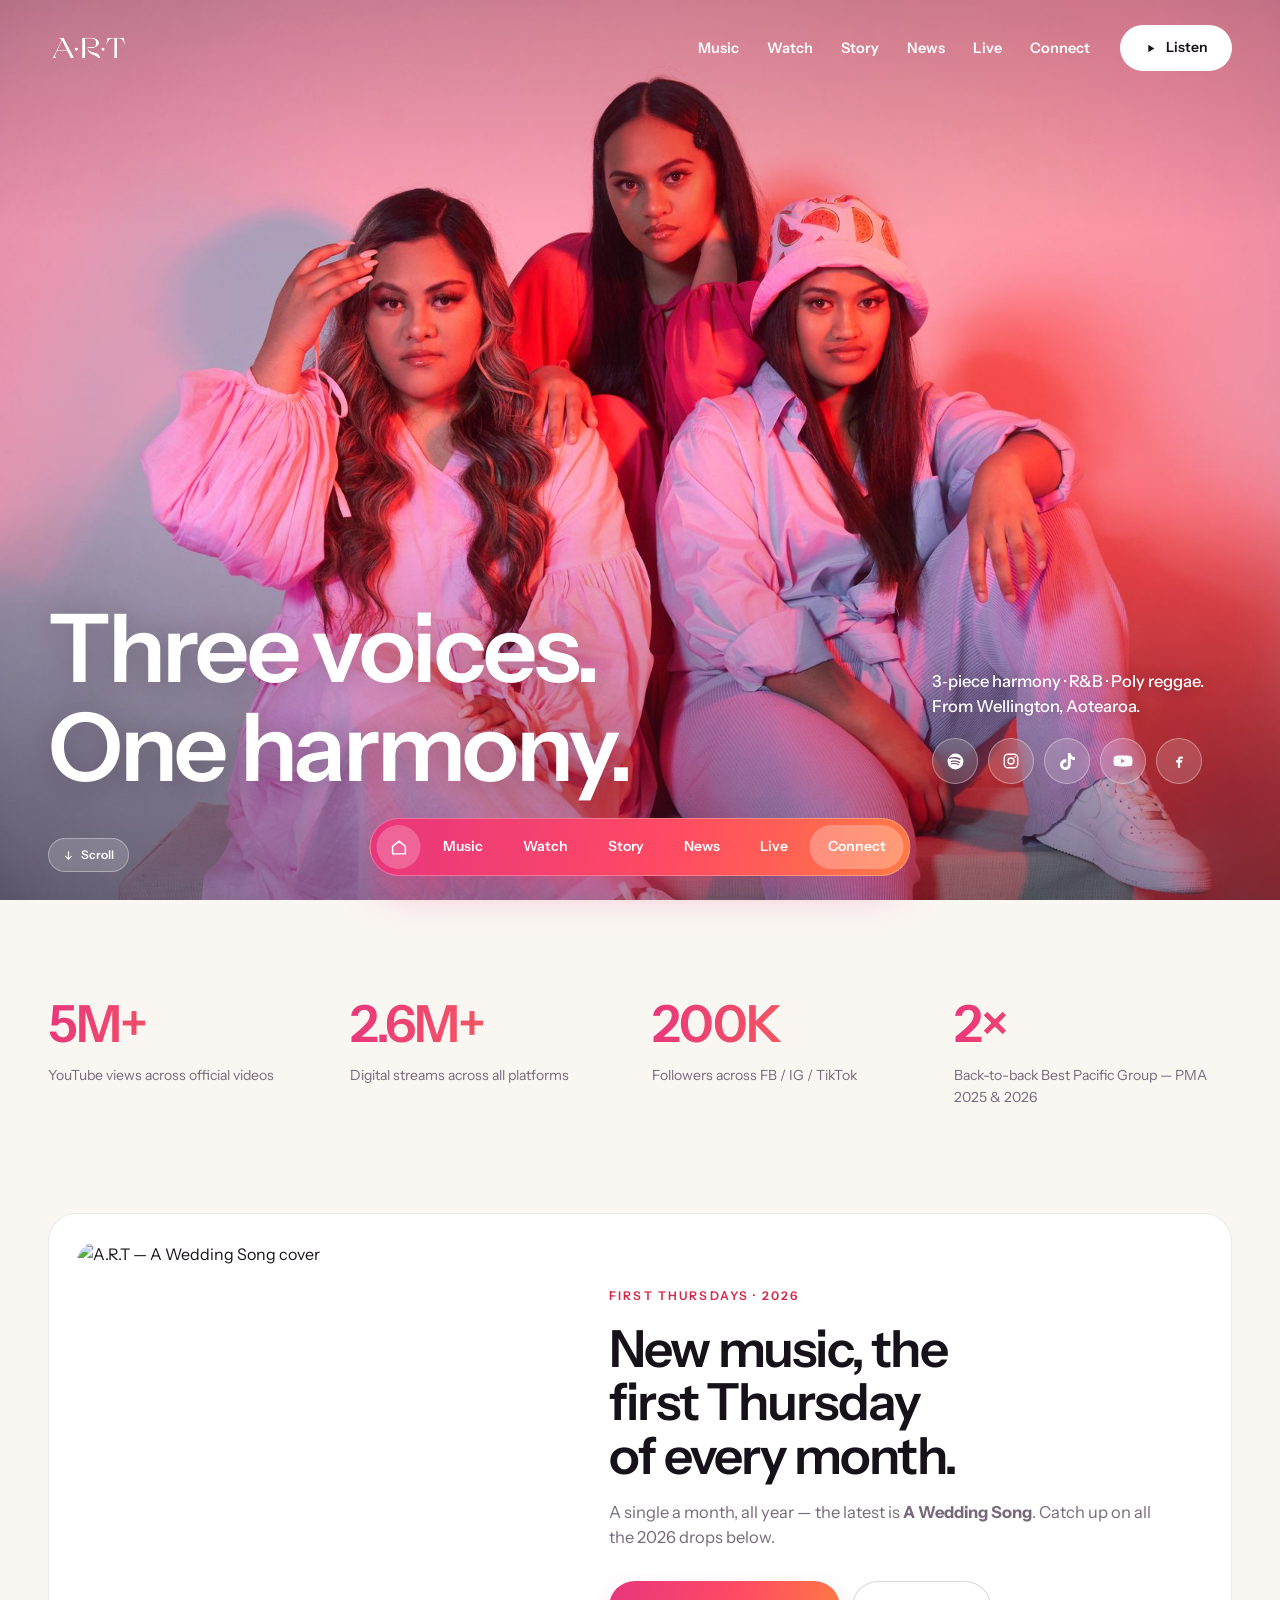
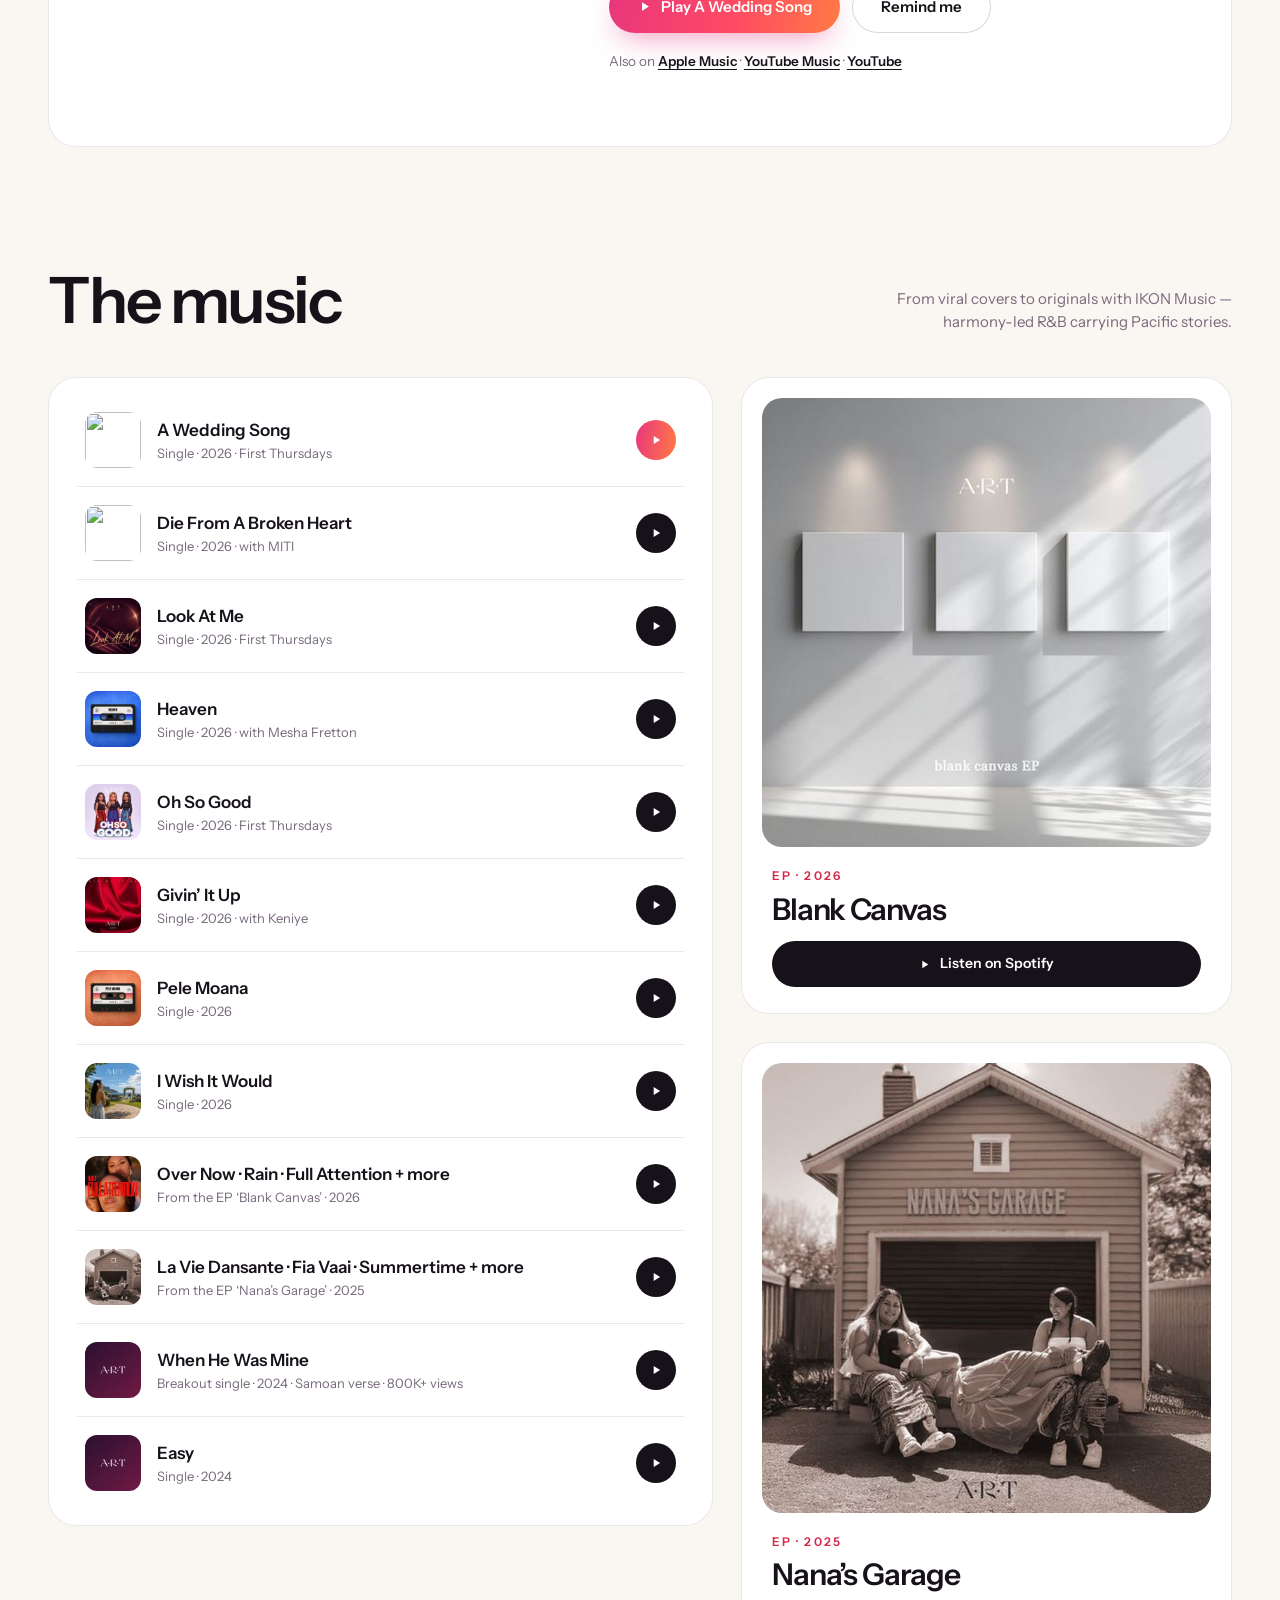
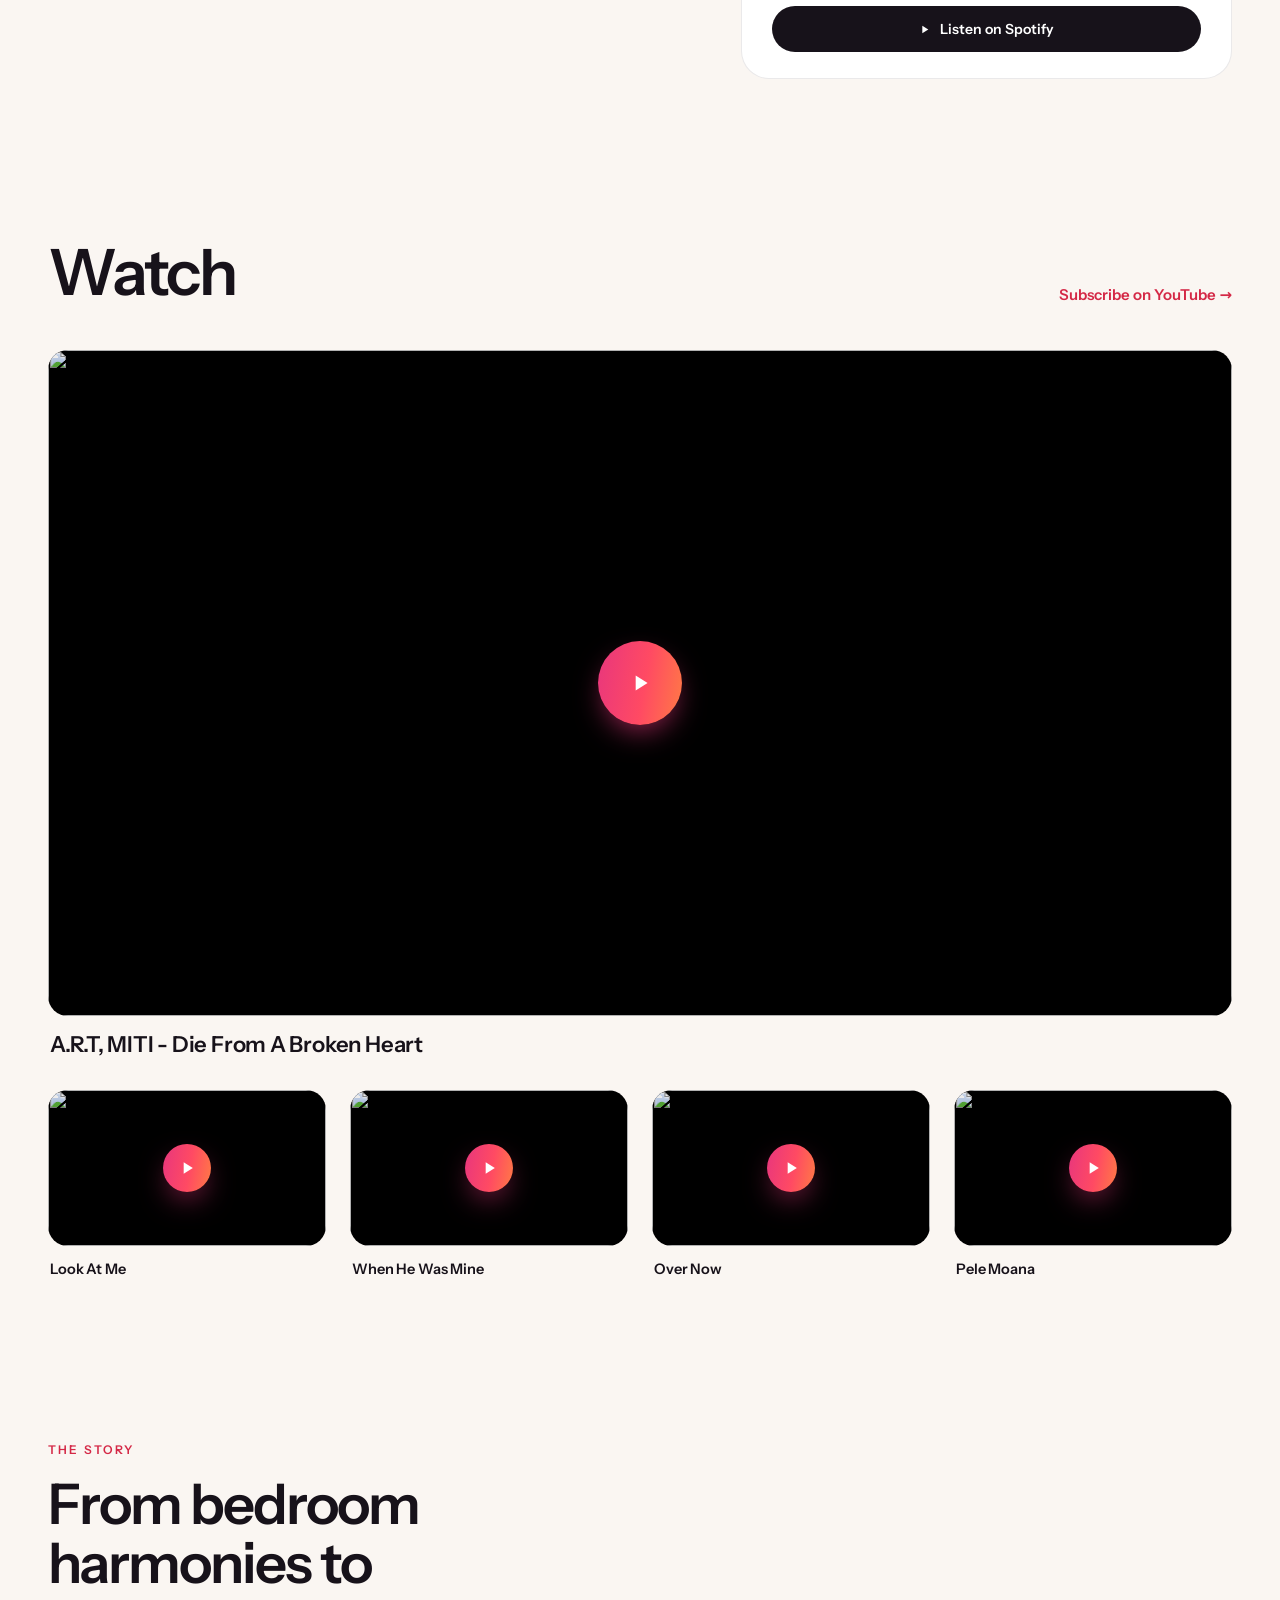
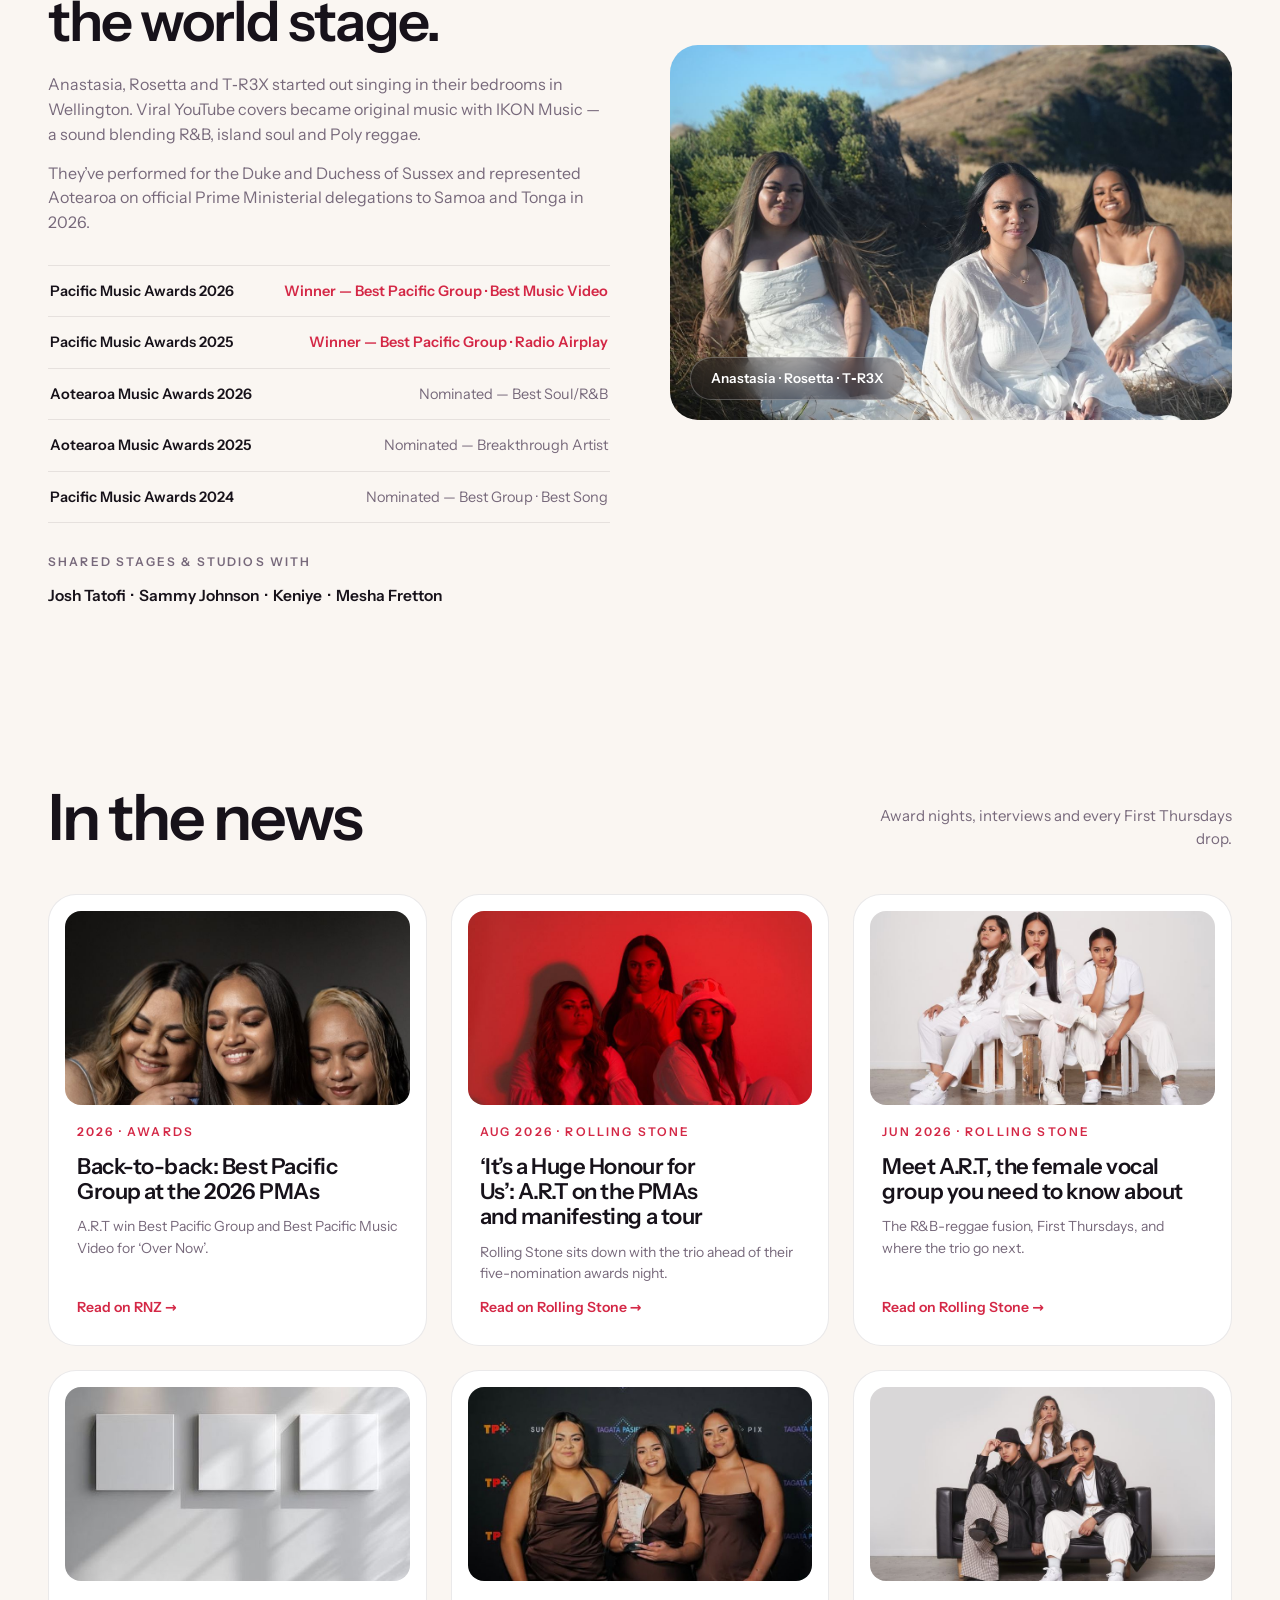
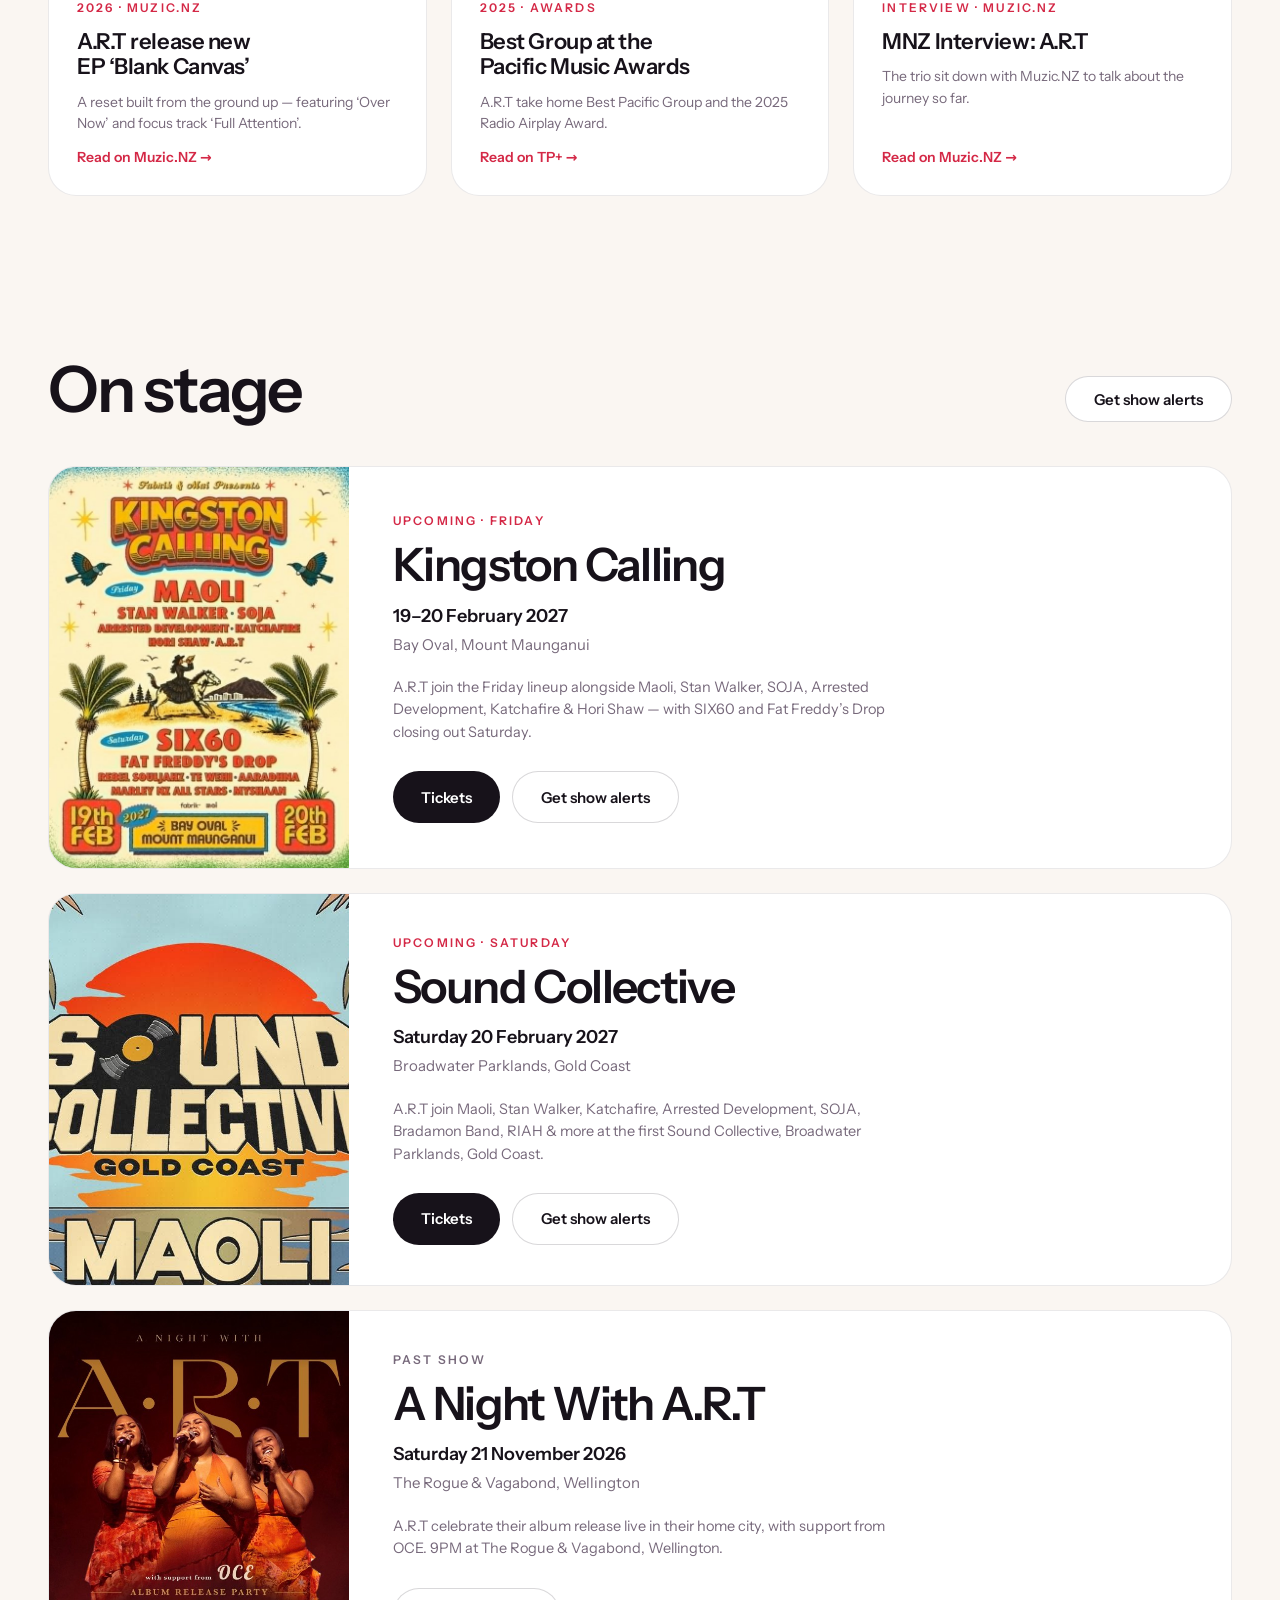
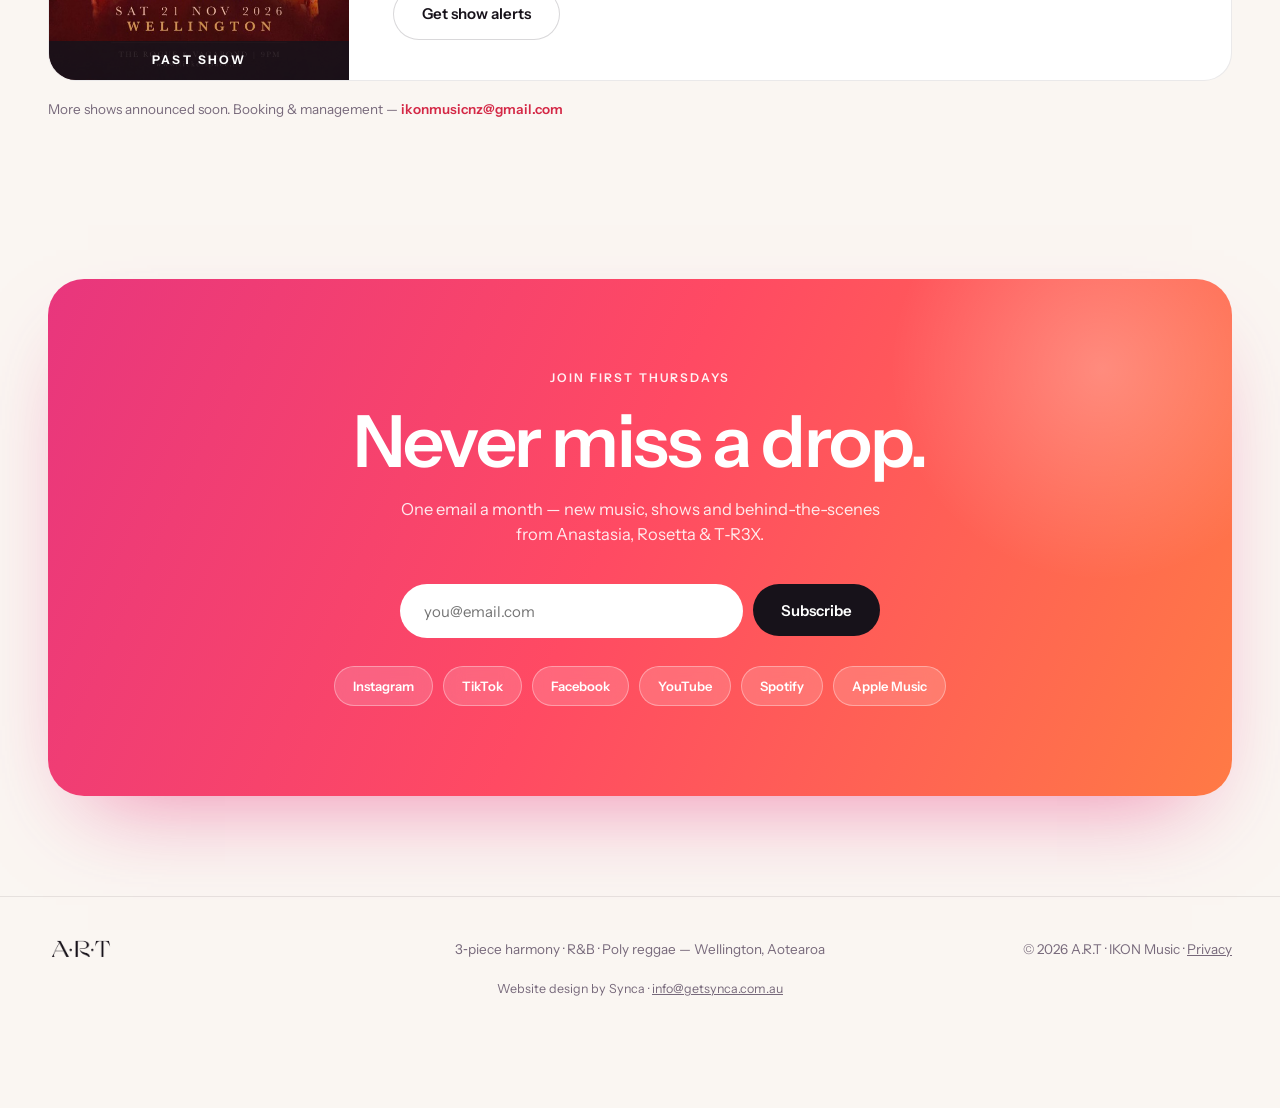
==== commit 31b4287b: "Bake News/Events into static HTML" ====
--- a/index.html
+++ b/index.html
@@ -551,9 +551,9 @@
         </div>
         <!-- Event cards render from data/art-events.json (edited via the admin panel) -->
         <div class="event-list" id="events-list"><!-- AUTO:EVENTS -->
-          <div class="card event"><a class="event__poster" href="assets/img/event-night-with-art.jpg" target="_blank" rel="noopener" aria-label="View the A Night With A.R.T poster"><img src="assets/img/event-night-with-art.jpg" alt="A Night With A.R.T album release party poster — with support from OCE, Saturday 21 November 2026, The Rogue &amp; Vagabond, Wellington, 9PM" loading="lazy"></a><div class="event__body"><div class="label label--coral">Album Release Party · Saturday</div><h3 class="event__name">A Night With A.R.T</h3><div class="event__date">Saturday 21 November 2026</div><div class="event__venue">The Rogue &amp; Vagabond, Wellington</div><p class="event__lineup">A.R.T celebrate their album release live in their home city, with support from OCE. 9PM at The Rogue &amp; Vagabond, Wellington.</p><div class="event__actions"><a class="btn btn--ink" href="https://tickets.ticketspace.co.nz/tickets/a-r-t-album-release-party-wellington" target="_blank" rel="noopener">Tickets</a><a class="btn btn--soft" href="#connect">Get show alerts</a></div></div></div>
           <div class="card event"><a class="event__poster" href="assets/img/event-kingston-calling.jpg" target="_blank" rel="noopener" aria-label="View the Kingston Calling poster"><img src="assets/img/event-kingston-calling.jpg" alt="Kingston Calling festival poster — 19-20 February 2027, Bay Oval, Mount Maunganui" loading="lazy"></a><div class="event__body"><div class="label label--coral">Upcoming · Friday</div><h3 class="event__name">Kingston Calling</h3><div class="event__date">19–20 February 2027</div><div class="event__venue">Bay Oval, Mount Maunganui</div><p class="event__lineup">A.R.T join the Friday lineup alongside Maoli, Stan Walker, SOJA, Arrested Development, Katchafire &amp; Hori Shaw — with SIX60 and Fat Freddy’s Drop closing out Saturday.</p><div class="event__actions"><a class="btn btn--ink" href="https://fabrik.flicket.co.nz/events/ad231c1e-5c68-45c3-bbfb-4272d80f0bab" target="_blank" rel="noopener">Tickets</a><a class="btn btn--soft" href="#connect">Get show alerts</a></div></div></div>
           <div class="card event"><a class="event__poster" href="assets/img/event-sound-collective.jpg" target="_blank" rel="noopener" aria-label="View the Sound Collective poster"><img src="assets/img/event-sound-collective.jpg" alt="Sound Collective festival poster — Saturday 20 February 2027, Broadwater Parklands, Gold Coast" loading="lazy"></a><div class="event__body"><div class="label label--coral">Upcoming · Saturday</div><h3 class="event__name">Sound Collective</h3><div class="event__date">Saturday 20 February 2027</div><div class="event__venue">Broadwater Parklands, Gold Coast</div><p class="event__lineup">A.R.T join Maoli, Stan Walker, Katchafire, Arrested Development, SOJA, Bradamon Band, RIAH &amp; more at the first Sound Collective, Broadwater Parklands, Gold Coast.</p><div class="event__actions"><a class="btn btn--ink" href="https://megatix.com.au/events/sound-collective" target="_blank" rel="noopener">Tickets</a><a class="btn btn--soft" href="#connect">Get show alerts</a></div></div></div>
+          <div class="card event event--past"><a class="event__poster" href="assets/img/event-night-with-art.jpg" target="_blank" rel="noopener" aria-label="View the A Night With A.R.T poster"><img src="assets/img/event-night-with-art.jpg" alt="A Night With A.R.T album release party poster — with support from OCE, Saturday 21 November 2026, The Rogue &amp; Vagabond, Wellington, 9PM" loading="lazy"><span class="event__banner">Past show</span></a><div class="event__body"><div class="label label--past">Past show</div><h3 class="event__name">A Night With A.R.T</h3><div class="event__date">Saturday 21 November 2026</div><div class="event__venue">The Rogue &amp; Vagabond, Wellington</div><p class="event__lineup">A.R.T celebrate their album release live in their home city, with support from OCE. 9PM at The Rogue &amp; Vagabond, Wellington.</p><div class="event__actions"><a class="btn btn--soft" href="#connect">Get show alerts</a></div></div></div>
           <!-- /AUTO:EVENTS --></div>
         <p class="live__booking">More shows announced soon. Booking &amp; management — <a href="mailto:ikonmusicnz@gmail.com">ikonmusicnz@gmail.com</a></p>
       </div>
--- a/css/styles.css
+++ b/css/styles.css
@@ -472,7 +472,7 @@
 /* ---------- Featured event ---------- */
 
 .event { display: grid; grid-template-columns: 300px 1fr; gap: 0; overflow: hidden; }
-.event__poster { display: block; line-height: 0; background: #000; }
+.event__poster { display: block; line-height: 0; background: #000; position: relative; }
 .event__poster img {
   width: 100%; height: 100%; object-fit: cover; display: block;
   transition: transform .4s ease, opacity .2s ease;
@@ -486,6 +486,13 @@
 .event__actions { display: flex; gap: 12px; flex-wrap: wrap; }
 .event__soon { opacity: .5; cursor: default; }
 .event__soon:hover { transform: none; }
+/* finished shows: kept on the page with a banner across the poster */
+.event__banner {
+  position: absolute; left: 0; right: 0; bottom: 0; padding: 12px 16px;
+  background: rgba(23, 18, 26, .86); color: #fff; line-height: 1.2; text-align: center;
+  font-size: 12px; font-weight: 700; letter-spacing: .2em; text-transform: uppercase;
+}
+.label--past { color: var(--ink2); }
 
 @media (max-width: 960px) {
   .event { grid-template-columns: 1fr; }
